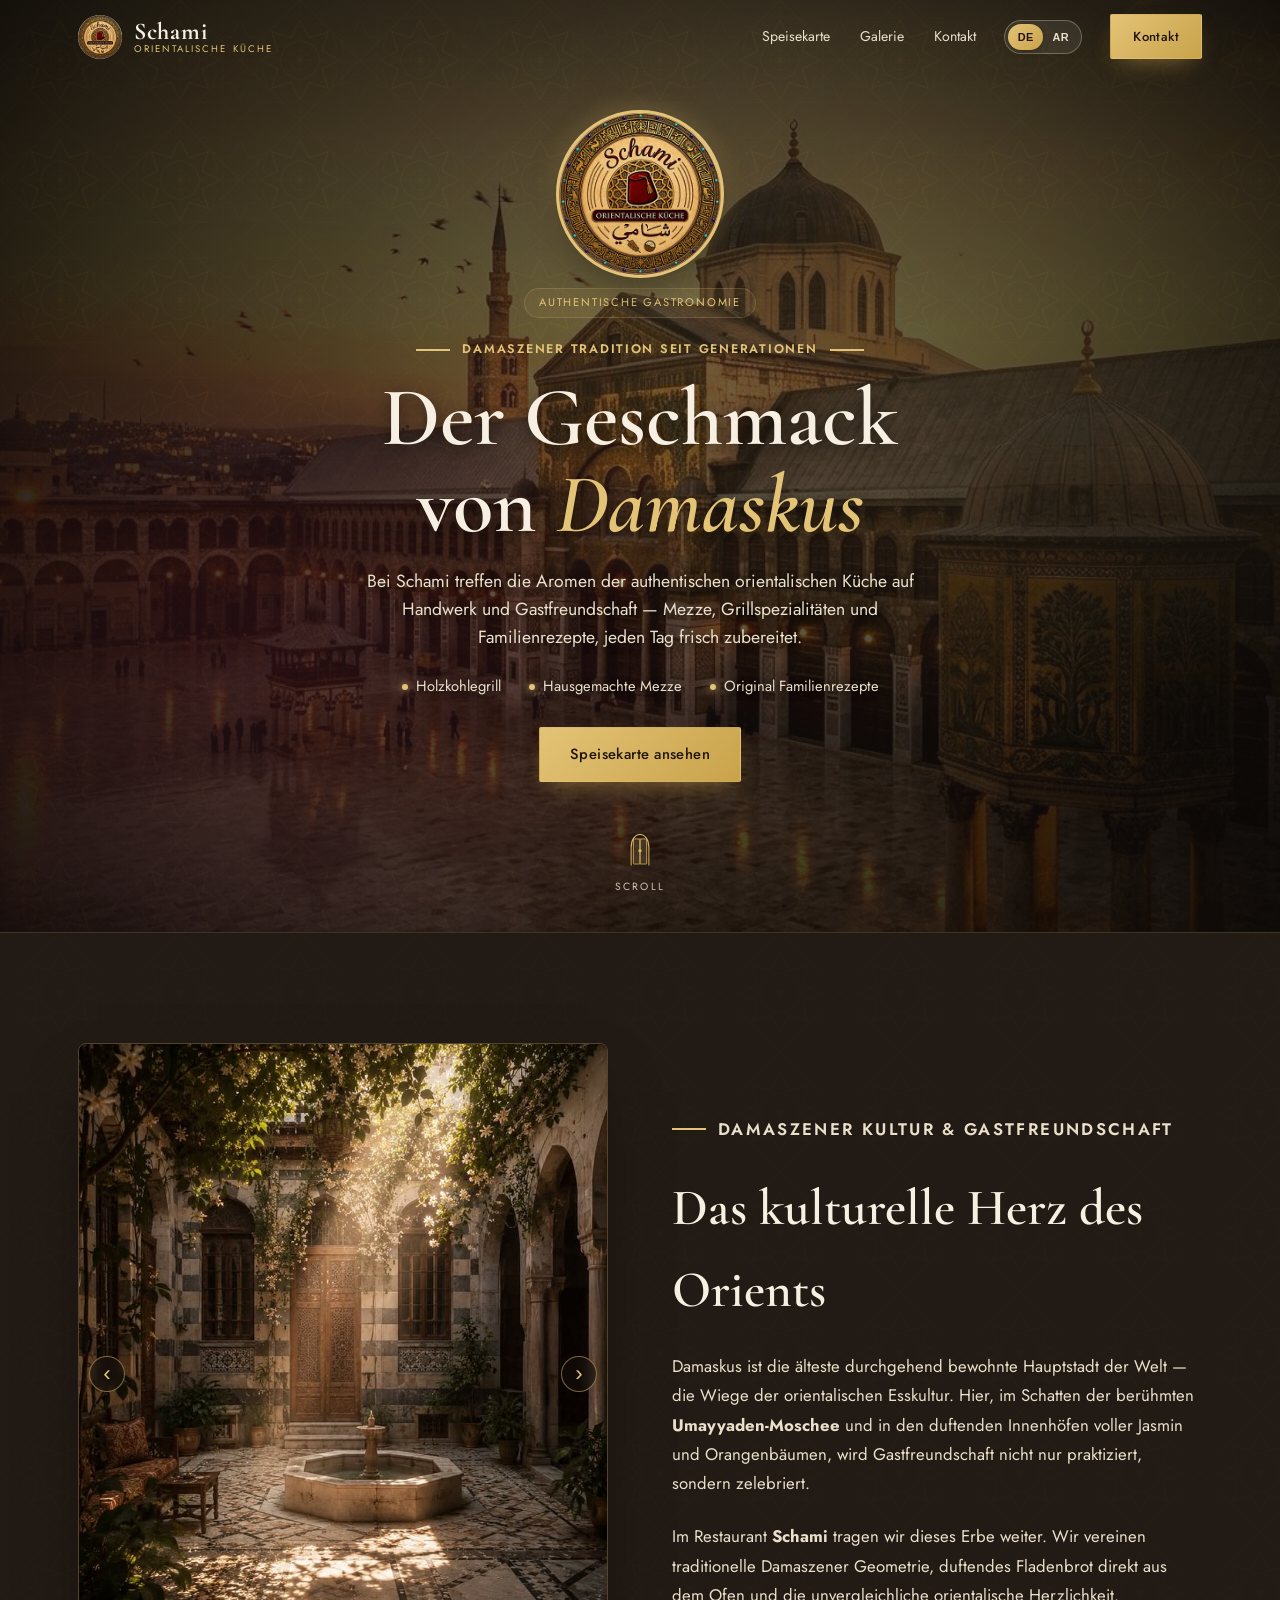
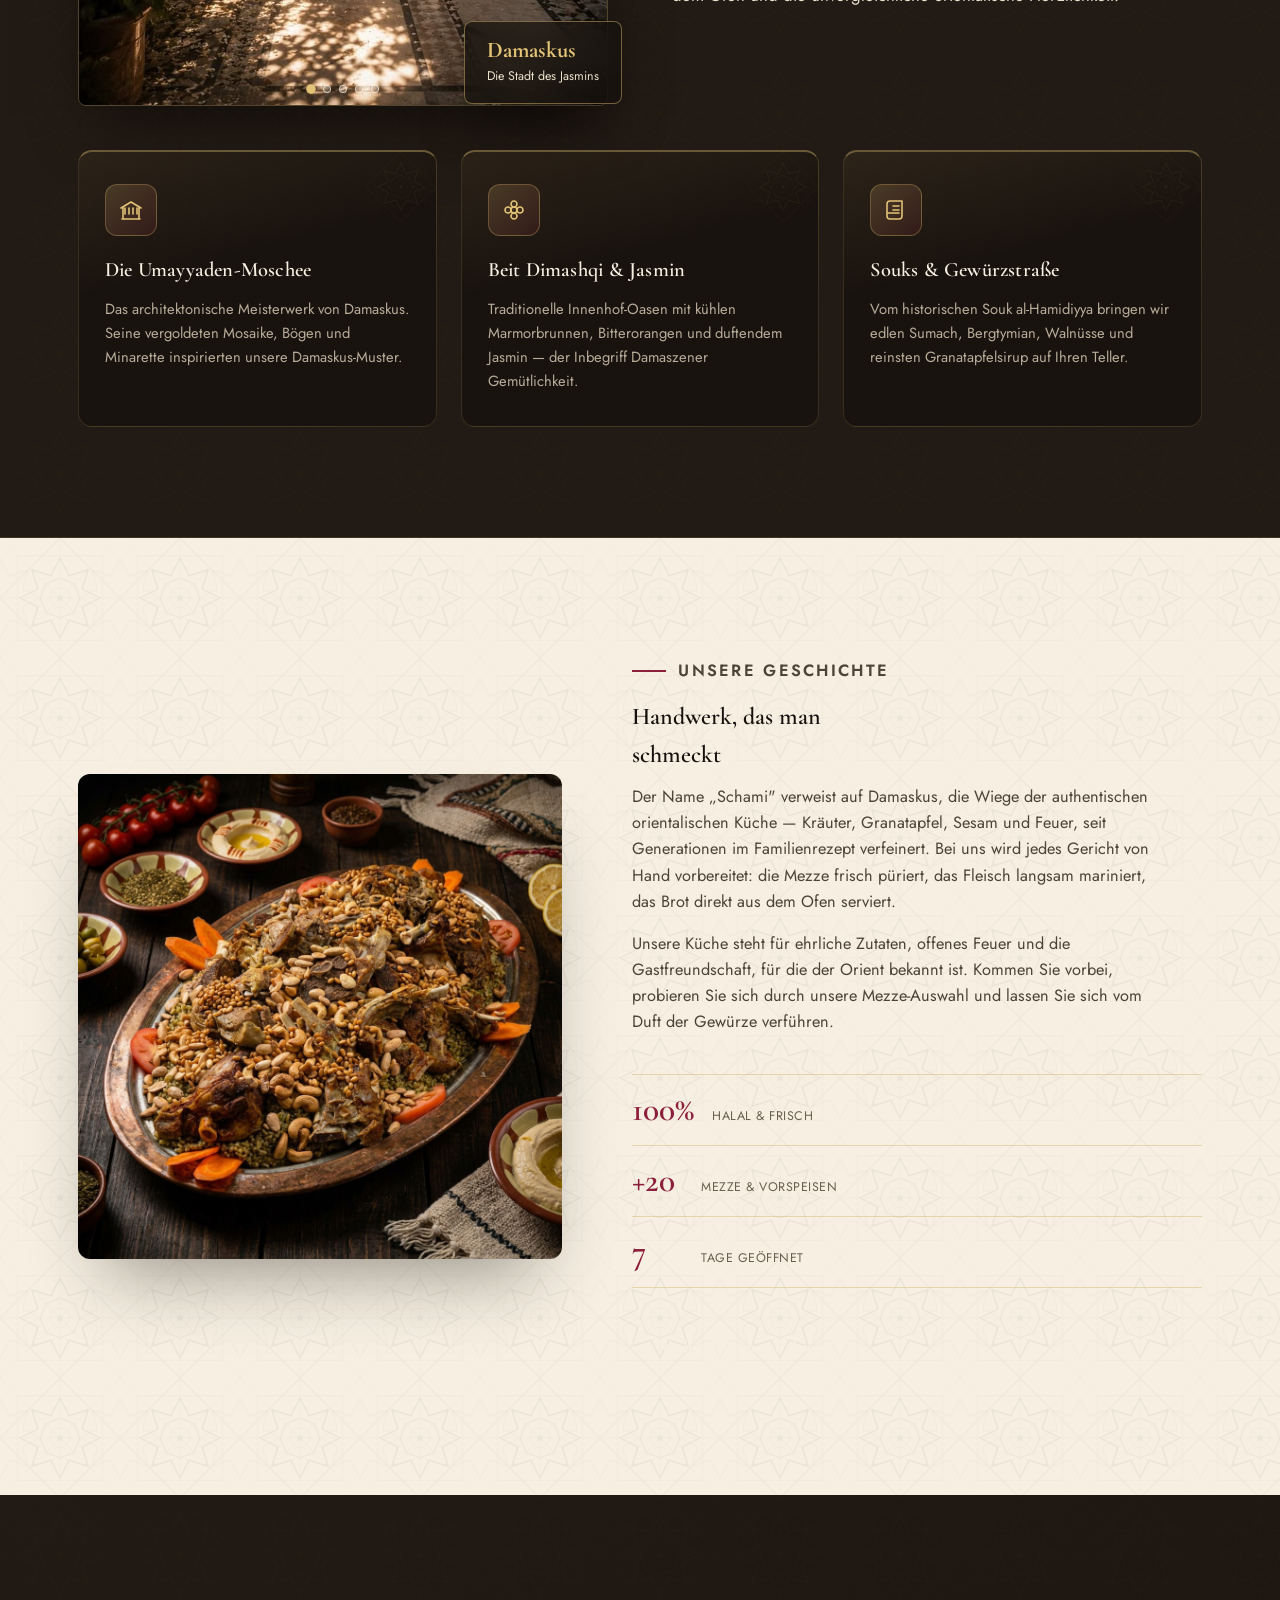
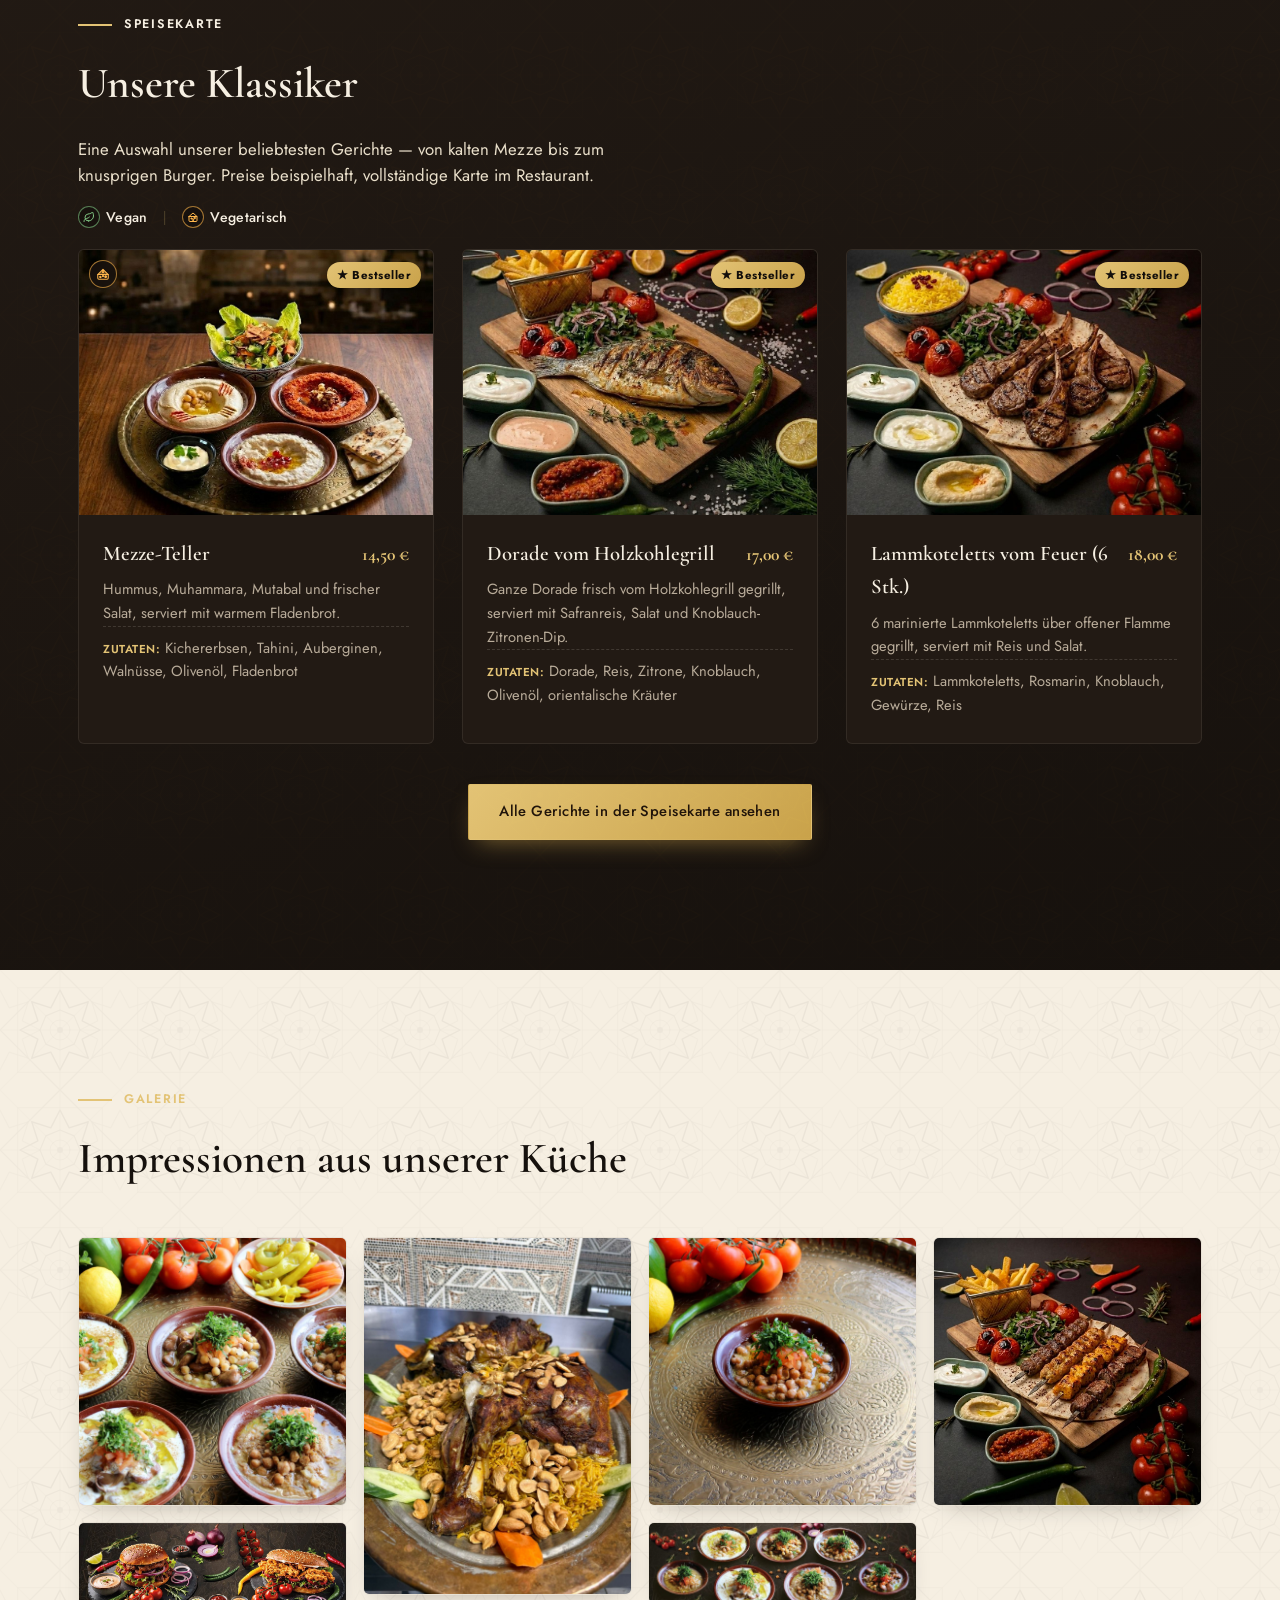
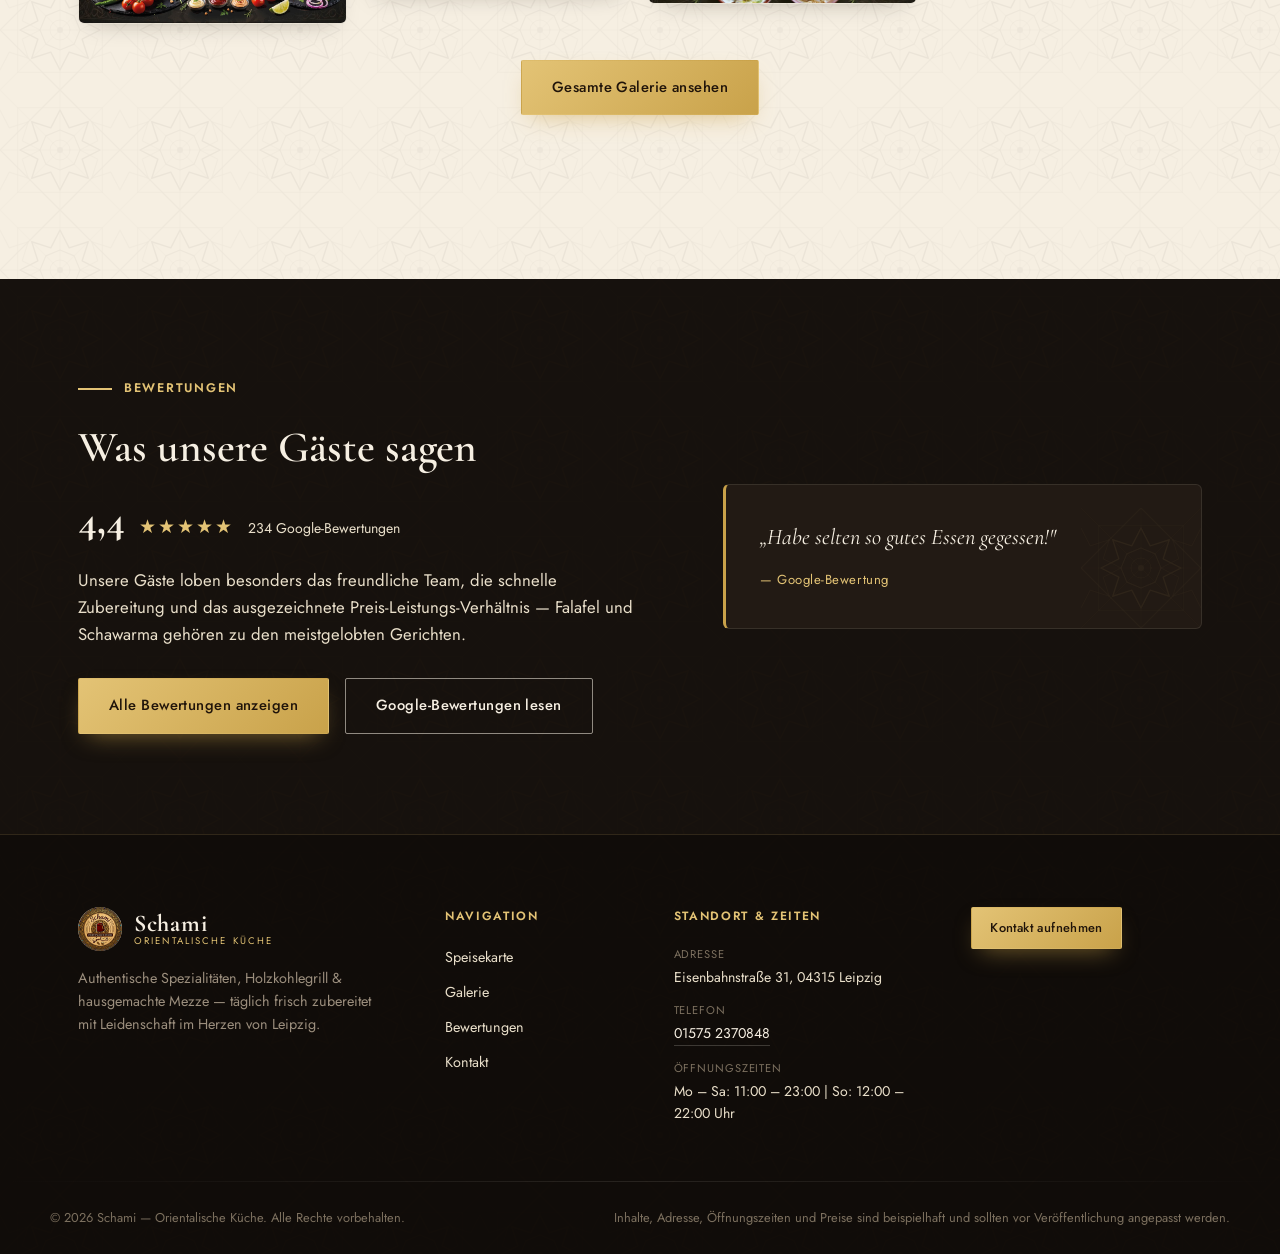
==== index.html @ 73b7f250 "edit images and logos" ====
<!DOCTYPE html>
<html lang="de">

<head>
  <meta charset="UTF-8">
  <meta name="viewport" content="width=device-width, initial-scale=1.0">
  <title>Schami — Orientalische Küche</title>
  <meta name="description"
    content="Schami – Orientalische Küche. Authentische Spezialitäten, Grillgerichte und Mezze, frisch und mit Leidenschaft zubereitet.">
  <link rel="preconnect" href="https://fonts.googleapis.com">
  <link rel="preconnect" href="https://fonts.gstatic.com" crossorigin>
  <link
    href="https://fonts.googleapis.com/css2?family=Cormorant+Garamond:wght@500;600;700&family=Jost:wght@300;400;500;600&family=Cairo:wght@400;600;700&display=swap"
    rel="stylesheet">
  <link rel="stylesheet" href="css/style.css">
</head>

<body>

  <div class="noise-overlay" aria-hidden="true"></div>

  <!-- NAV -->
  <header class="site-header" id="siteHeader">
<div class="wrap header-inner">
  <a href="index.html" class="brand">
    <img src="assets/logo-mark-header.jpg" alt="Schami Logo" class="brand-logo">
    <span class="brand-text">
      <span class="brand-name">Schami</span>
      <span class="brand-sub" data-ar="مطبخ شرقي">Orientalische Küche</span>
    </span>
  </a>

  <nav class="main-nav" id="mainNav">
    <a href="speisekarte.html" data-ar="القائمة">Speisekarte</a>
    <a href="galerie.html" data-ar="معرض الصور">Galerie</a>
    <a href="kontakt.html" data-ar="تواصل معنا">Kontakt</a>
    <button type="button" class="lang-switch lang-switch--mobile" id="langSwitchMobile"
      aria-label="Sprache wechseln / تبديل اللغة">
      <span class="lang-opt" data-lang="de">DE</span><span class="lang-opt" data-lang="ar">AR</span><span
        class="lang-thumb"></span>
    </button>
    <a href="kontakt.html" class="btn btn-gold nav-cta-mobile" data-ar="تواصل معنا">Kontakt</a>
  </nav>

  <button type="button" class="lang-switch" id="langSwitch" aria-label="Sprache wechseln / تبديل اللغة">
    <span class="lang-opt" data-lang="de">DE</span><span class="lang-opt" data-lang="ar">AR</span><span
      class="lang-thumb"></span>
  </button>

  <a href="kontakt.html" class="btn btn-gold nav-cta" data-ar="تواصل معنا">Kontakt</a>

  <button class="burger" id="burgerBtn" aria-label="Menü öffnen" aria-expanded="false"
    data-ar-aria-label="فتح القائمة">
    <span></span><span></span><span></span>
  </button>
</div>
</header>

  <!-- HERO -->
  <section class="hero" id="top">
  <div class="hero-umayyad-photo" aria-hidden="true"></div>
  <div class="hero-bg-ambient" aria-hidden="true"></div>
  <div class="hero-pattern" aria-hidden="true"></div>

  <div class="wrap hero-grid">
    <div class="hero-content">
      <div class="hero-brand-emblem">
        <img src="assets/logo-mark-hero.jpg" alt="Schami Logo" class="emblem-logo">
        <span class="emblem-badge" data-ar="تراث طهي شامي">Authentische Gastronomie</span>
      </div>

      <p class="eyebrow"><span class="rule"></span><span data-ar="تقاليد دمشقية منذ أجيال">Damaszener Tradition seit Generationen</span><span class="rule"></span></p>
      <h1 class="hero-title" data-ar="مذاق دمشق الأصيل">Der Geschmack<br>von <em>Damaskus</em></h1>
      <p class="hero-lede"
        data-ar="في الشامي، تلتقي نكهات المطبخ الشامي بالحرفية وكرم الضيافة — مقبلات ومشاوي ووصفات عائلية تُحضَّر طازجة كل يوم.">
        Bei Schami treffen die Aromen der authentischen orientalischen Küche auf Handwerk und Gastfreundschaft —
        Mezze, Grillspezialitäten und Familienrezepte, jeden Tag frisch zubereitet.</p>

      <ul class="hero-highlights-row">
        <li><span class="dot"></span> <span data-ar="مشويات على الفحم">Holzkohlegrill</span></li>
        <li><span class="dot"></span> <span data-ar="مقبلات شاميّة طازجة">Hausgemachte Mezze</span></li>
        <li><span class="dot"></span> <span data-ar="وصفات عائلية أصلية">Original Familienrezepte</span></li>
      </ul>

      <div class="hero-actions">
        <a href="speisekarte.html" class="btn btn-gold" data-ar="عرض القائمة">Speisekarte ansehen</a>
      </div>
    </div>
  </div>

  <!-- ============ SCROLL INDICATOR ============ -->
  <div class="hero-scroll-indicator" aria-hidden="false">
    <a href="#geschichte" class="scroll-cue" aria-label="Nach unten scrollen" title="Entdecken">
      <svg class="scroll-cue-door" viewBox="0 0 32 46" fill="none" xmlns="http://www.w3.org/2000/svg" aria-hidden="true">
        <path d="M4 44 V20 C4 9 9 2 16 2 C23 2 28 9 28 20 V44" stroke="url(#scrollDoorGrad)" stroke-width="1.4" />
        <circle class="scroll-door-light" cx="16" cy="24" r="2.2" fill="url(#scrollDoorGrad)" />
        <rect class="scroll-door-leaf scroll-door-leaf-left" x="7" y="8" width="9" height="34" rx="1" fill="rgba(227,195,117,.14)" stroke="url(#scrollDoorGrad)" stroke-width="1.1" />
        <rect class="scroll-door-leaf scroll-door-leaf-right" x="16" y="8" width="9" height="34" rx="1" fill="rgba(227,195,117,.14)" stroke="url(#scrollDoorGrad)" stroke-width="1.1" />
        <defs>
          <linearGradient id="scrollDoorGrad" x1="0" y1="0" x2="32" y2="46" gradientUnits="userSpaceOnUse">
            <stop stop-color="#e3c375" />
            <stop offset="1" stop-color="#c9a24a" />
          </linearGradient>
        </defs>
      </svg>
      <span class="scroll-cue-text" data-ar="استكشف">Scroll</span>
    </a>
  </div>
</section>


  <!-- STORY + KULTUR -->
<!-- ============ DAMASCUS CULTURE & UMAYYAD HERITAGE ============ -->
<section class="damascus-culture" id="kultur">
  <div class="wrap">
    <div class="culture-grid">
      <div class="culture-media">
        <div class="culture-swiper" id="cultureSwiper">
          <div class="culture-swiper-track">
            <div class="culture-swiper-slide is-active"><img src="assets/damaskus-5.jpg" alt="Damaskus — orientalisches Stadtbild" loading="eager"></div>
            <div class="culture-swiper-slide"><img src="assets/damaskus-2.jpg" alt="Damaskus — Altstadtansicht" loading="lazy"></div>
            <div class="culture-swiper-slide"><img src="assets/damaskus-3.jpg" alt="Damaskus — historische Architektur" loading="lazy"></div>
            <div class="culture-swiper-slide"><img src="assets/damaskus-4.jpg" alt="Damaskus — Straßenansicht der Altstadt" loading="lazy"></div>
            <div class="culture-swiper-slide"><img src="assets/damaskus-1.jpg" alt="Damaskus — historischer Innenhof mit Brunnen und traditioneller Architektur" loading="lazy"></div>
          </div>
          <button type="button" class="culture-swiper-arrow culture-swiper-prev" aria-label="Vorheriges Bild" data-ar-aria-label="الصورة السابقة">&#8249;</button>
          <button type="button" class="culture-swiper-arrow culture-swiper-next" aria-label="Nächstes Bild" data-ar-aria-label="الصورة التالية">&#8250;</button>
          <div class="culture-swiper-dots">
            <button type="button" class="culture-swiper-dot is-active" aria-label="Bild 1"></button>
            <button type="button" class="culture-swiper-dot" aria-label="Bild 2"></button>
            <button type="button" class="culture-swiper-dot" aria-label="Bild 3"></button>
            <button type="button" class="culture-swiper-dot" aria-label="Bild 4"></button>
            <button type="button" class="culture-swiper-dot" aria-label="Bild 5"></button>
          </div>
        </div>
        <div class="culture-badge-overlay">
          <span data-ar="دمشق الفيحاء">Damaskus</span>
          <p data-ar="مدينة الياسمين والتاريخ الخالد">Die Stadt des Jasmins</p>
        </div>
      </div>
      <div class="culture-copy">
        <p class="eyebrow"><span class="rule"></span><span data-ar="تراث دمشق وثقافتها">Damaszener Kultur &amp;
            Gastfreundschaft</span></p>
        <h2 data-ar="عراقة الشام ونفحات الياسمين">Das kulturelle Herz des Orients</h2>
        <p
          data-ar="دمشق هي مهد الحضارة والضيافة، حيث تتشابك العمارة الأموية المجيدة مع عبق الياسمين وأزقة الشام القديمة. الجامع الأموي الكبير بمآذنه وفنائه الرخامي المذهل يُمثّل روح الإتقان والجمال الهندسي الذي نلهم منه تصميمنا وتراثنا.">
          Damaskus ist die älteste durchgehend bewohnte Hauptstadt der Welt — die Wiege der orientalischen Esskultur.
          Hier, im Schatten der berühmten <strong>Umayyaden-Moschee</strong> und in den duftenden Innenhöfen voller
          Jasmin und Orangenbäumen, wird Gastfreundschaft nicht nur praktiziert, sondern zelebriert.
        </p>
        <p
          data-ar="في مطعم الشامي، ننقل لكم هذا الإرث العريق: من الأشكال الهندسية الدمشقية إلى التوابل الأصيلة ومبدأ «البيت بيتك». كل طبق هو حكاية من شوارع دمشق القديمة.">
          Im Restaurant <strong>Schami</strong> tragen wir dieses Erbe weiter. Wir vereinen traditionelle Damaszener
          Geometrie, duftendes Fladenbrot direkt aus dem Ofen und die unvergleichliche orientalische Herzlichkeit.
        </p>
      </div>
    </div>

    <div class="culture-features-grid">
      <div class="culture-card">
        <span class="culture-card-icon"><svg viewBox="0 0 24 24" fill="none" stroke="currentColor" stroke-width="1.6" stroke-linecap="round" stroke-linejoin="round"><path d="M3 21h18M4 21V10M20 21V10M2 10l10-6 10 6M6 10v6M10 10v6M14 10v6M18 10v6"/></svg></span>
        <h3 data-ar="الجامع الأموي الكبير">Die Umayyaden-Moschee</h3>
        <p data-ar="رمز العمارة الإسلامية الخالدة، بموزاييكها الذهبي وأقواسها الشهيرة التي تُطعم روح التصميم الشامي.">
          Das architektonische Meisterwerk von Damaskus. Seine vergoldeten Mosaike, Bögen und Minarette inspirierten
          unsere Damaskus-Muster.
        </p>
      </div>
      <div class="culture-card">
        <span class="culture-card-icon"><svg viewBox="0 0 24 24" fill="none" stroke="currentColor" stroke-width="1.6" stroke-linecap="round" stroke-linejoin="round"><circle cx="12" cy="12" r="3"/><path d="M12 3c1.7 0 3 1.5 3 3s-1.3 3-3 3-3-1.5-3-3 1.3-3 3-3ZM12 15c1.7 0 3 1.5 3 3s-1.3 3-3 3-3-1.5-3-3 1.3-3 3-3ZM21 12c0 1.7-1.5 3-3 3s-3-1.3-3-3 1.5-3 3-3 3 1.3 3 3ZM9 12c0 1.7-1.5 3-3 3s-3-1.3-3-3 1.5-3 3-3 3 1.3 3 3Z"/></svg></span>
        <h3 data-ar="بيوت الياسمين والنافورة">Beit Dimashqi &amp; Jasmin</h3>
        <p data-ar="البيوت الدمشقية القديمة مع نافورة الرخام وشجر أترج والياسمين — واحة من الهدوء والكرم.">
          Traditionelle Innenhof-Oasen mit kühlen Marmorbrunnen, Bitterorangen und duftendem Jasmin — der Inbegriff
          Damaszener Gemütlichkeit.
        </p>
      </div>
      <div class="culture-card">
        <span class="culture-card-icon"><svg viewBox="0 0 24 24" fill="none" stroke="currentColor" stroke-width="1.6" stroke-linecap="round" stroke-linejoin="round"><path d="M6 3h12v15a3 3 0 0 1-3 3H6a3 3 0 0 1-3-3v-3h12M6 3a3 3 0 0 0-3 3v9M9 8h6M9 12h6"/></svg></span>
        <h3 data-ar="طريق الحرير والأسواق">Souks &amp; Gewürzstraße</h3>
        <p data-ar="سوق الحميدية والتوابل النادرة، من السمّاق والزعتر الجبلي إلى دبس الرمان الفاخر.">
          Vom historischen Souk al-Hamidiyya bringen wir edlen Sumach, Bergtymian, Walnüsse und reinsten
          Granatapfelsirup auf Ihren Teller.
        </p>
      </div>
    </div>
  </div>
</section>

<!-- ============ STORY ============ -->
<section class="story" id="geschichte">
  <div class="wrap story-grid">
    <div class="story-media">
      <img src="assets/mansaf-lamm-studio.jpg" alt="Schami flambierte Lammkoteletts im schlichten dunklen Setting">
      <div class="story-media-frame" aria-hidden="true"></div>
    </div>
    <div class="story-copy">
      <p class="eyebrow eyebrow-dark"><span class="rule"></span><span data-ar="قصتنا">Unsere Geschichte</span></p>
      <h2 data-ar="حرفية تُذاق في كل لقمة">Handwerk, das man<br>schmeckt</h2>
      <p
        data-ar="اسم «الشامي» يُشير إلى دمشق، مهد المطبخ الشامي، الأعشاب والرمان والسمسم والنار، مُتقَنة منذ أجيال في وصفة العائلة. لدينا يُحضَّر كل طبق يدويًا: المقبلات تُهرس طازجة، اللحم يُتبَّل ببطء، والخبز يُقدَّم مباشرة من الفرن.">
        Der Name „Schami" verweist auf Damaskus, die Wiege der authentischen orientalischen Küche — Kräuter,
        Granatapfel, Sesam und
        Feuer, seit Generationen im Familienrezept verfeinert. Bei uns wird jedes Gericht von Hand vorbereitet: die
        Mezze frisch püriert, das Fleisch langsam mariniert, das Brot direkt aus dem Ofen serviert.</p>
      <p
        data-ar="مطبخنا يقوم على مكوّنات صادقة ونار مفتوحة وكرم الضيافة الذي يشتهر به الشرق. تفضّلوا بزيارتنا، جرّبوا تشكيلة المقبلات لدينا، ودعوا رائحة التوابل تأسركم.">
        Unsere Küche steht für ehrliche Zutaten, offenes Feuer und die Gastfreundschaft, für die der Orient bekannt
        ist. Kommen Sie vorbei, probieren Sie sich durch unsere Mezze-Auswahl und lassen Sie sich vom Duft der Gewürze
        verführen.</p>
      <div class="story-stats">
        <div><span>100%</span><span data-ar="حلال وطازج">Halal &amp; frisch</span></div>
        <div><span>+20</span><span data-ar="مقبلات ومزة">Mezze &amp; Vorspeisen</span></div>
        <div><span>7</span><span data-ar="أيام مفتوح أسبوعيًا">Tage geöffnet</span></div>
      </div>
      <div style="margin-top:32px;">
        <a href="ueber-uns.html" class="btn btn-outline" data-ar="اعرف أكثر عنا">Mehr über uns erfahren</a>
      </div>
    </div>
  </div>
</section>


  <!-- MENU-VORSCHAU -->
  <!-- ============ MENU-VORSCHAU (dynamisch aus speisekarte.html) ============ -->
<section class="menu" id="speisekarte">
  <div class="wrap">
    <p class="eyebrow"><span class="rule"></span><span data-ar="قائمة الطعام">Speisekarte</span></p>
    <h2 class="section-title" data-ar="أطباقنا المميزة">Unsere Klassiker</h2>
    <p class="section-lede"
      data-ar="تشكيلة من أشهى أطباقنا، من المقبلات الباردة إلى البرغر المقرمش. الأسعار توضيحية، القائمة الكاملة متوفرة في المطعم.">
      Eine Auswahl unserer beliebtesten Gerichte — von kalten Mezze bis zum knusprigen Burger. Preise beispielhaft,
      vollständige Karte im Restaurant.</p>

    <!-- 3 zufällige Gerichte werden hier per script.js injiziert -->
    <div class="diet-legend">
  <span class="diet-legend-item"><span class="diet-badge diet-badge--vegan diet-badge--inline" aria-hidden="true"><svg viewBox="0 0 24 24" fill="none" stroke="currentColor" stroke-width="2" stroke-linecap="round" stroke-linejoin="round"><path d="M11 20A7 7 0 0 1 9.8 6.1C15.5 5 17 4.48 19 2c1 2 2 4.18 2 8 0 5.5-4.78 10-10 10Z"/><path d="M2 21c0-3 1.85-5.36 5.08-6C9.5 14.52 12 13 13 12"/></svg></span> <span data-ar="نباتي صِرف">Vegan</span></span>
  <span class="diet-legend-divider">|</span>
  <span class="diet-legend-item"><span class="diet-badge diet-badge--veg diet-badge--inline" aria-hidden="true"><svg viewBox="0 0 24 24" fill="none" stroke="currentColor" stroke-width="2" stroke-linecap="round" stroke-linejoin="round"><path d="M4 11h16l-8-7-8 7z"/><path d="M4 11v8a2 2 0 0 0 2 2h12a2 2 0 0 0 2-2v-8"/><circle cx="9" cy="15" r="1.2" fill="currentColor"/><circle cx="15" cy="14" r="1.5" fill="currentColor"/><circle cx="12" cy="18" r="1" fill="currentColor"/></svg></span> <span data-ar="نباتي">Vegetarisch</span></span>
</div>

    <div class="dish-grid menu-preview-grid" id="menuPreviewGrid">
      <article class="dish-card" data-bestseller="true">
              <span class="diet-badge diet-badge--veg" data-tooltip="Vegetarisch" data-ar-tooltip="نباتي" aria-label="Vegetarisch"><svg viewBox="0 0 24 24" fill="none" stroke="currentColor" stroke-width="1.8" stroke-linecap="round" stroke-linejoin="round"><path d="M3 13h18l-9-9z" fill="rgba(255, 183, 77, 0.35)"/><path d="M3 13v6a2 2 0 0 0 2 2h14a2 2 0 0 0 2-2v-6"/><circle cx="7.5" cy="17" r="1.2" fill="currentColor"/><circle cx="16.5" cy="16.5" r="1.5" fill="currentColor"/><circle cx="12" cy="15.5" r="1" fill="currentColor"/><circle cx="12" cy="8.8" r="0.9" fill="currentColor"/></svg></span>
        <span class="bestseller-badge" data-ar="★ الأكثر مبيعاً">★ Bestseller</span>
        <div class="dish-img"><img src="assets/mezze-plate-full.jpg" alt="Mezze Teller" loading="lazy"></div>
        <div class="dish-body">
          <div class="dish-head">
            <h3 data-ar="مقبلات مشكلة">Mezze-Teller </h3><span class="price">14,50 €</span>
          </div>
          <p data-ar="حمص، محمرة، متبل وسلطة طازجة، تُقدَّم مع خبز دافئ.">Hummus, Muhammara, Mutabal und frischer Salat, serviert mit warmem Fladenbrot.</p>
          <p class="dish-ingredients"><span class="ing-label" data-ar="المكوّنات:">Zutaten:</span> <span class="ing-value" data-ar="حمص، طحينة، باذنجان، جوز، زيت زيتون، خبز">Kichererbsen, Tahini, Auberginen, Walnüsse, Olivenöl, Fladenbrot</span></p>
        </div>
      </article>

      <article class="dish-card" data-bestseller="true">
        <span class="bestseller-badge" data-ar="★ الأكثر مبيعاً">★ Bestseller</span>
        <div class="dish-img"><img src="assets/dorade-grill.jpg" alt="Dorade vom Holzkohlegrill" loading="lazy"></div>
        <div class="dish-body">
          <div class="dish-head">
            <h3 data-ar="دورادو على الفحم">Dorade vom Holzkohlegrill</h3><span class="price">17,00 €</span>
          </div>
          <p data-ar="سمكة دورادو كاملة مشوية على الفحم مع الأرز والسلطة وصلصة الليمون والثوم.">Ganze Dorade frisch vom Holzkohlegrill gegrillt, serviert mit Safranreis, Salat und Knoblauch-Zitronen-Dip.</p>
          <p class="dish-ingredients"><span class="ing-label" data-ar="المكوّنات:">Zutaten:</span> <span class="ing-value" data-ar="سمك دورادو، أرز، ليمون، ثوم، زيت زيتون، أعشاب">Dorade, Reis, Zitrone, Knoblauch, Olivenöl, orientalische Kräuter</span></p>
        </div>
      </article>

      <article class="dish-card" data-bestseller="true">
        <span class="bestseller-badge" data-ar="★ الأكثر مبيعاً">★ Bestseller</span>
        <div class="dish-img"><img src="assets/lamb-chops-clean-dark.jpg" alt="Lammkoteletts vom Feuer" loading="lazy"></div>
        <div class="dish-body">
          <div class="dish-head">
            <h3 data-ar="ريش غنم (6 قطع)">Lammkoteletts vom Feuer (6 Stk.)</h3><span class="price">18,00 €</span>
          </div>
          <p data-ar="6 قطع ريش غنم متبّلة مشوية على الفحم تُقدَّم مع الأرز والسلطة.">6 marinierte Lammkoteletts über offener Flamme gegrillt, serviert mit Reis und Salat.</p>
          <p class="dish-ingredients"><span class="ing-label" data-ar="المكوّنات:">Zutaten:</span> <span class="ing-value" data-ar="ريش غنم، إكليل الجبل، ثوم، بهارات شرقية، أرز">Lammkoteletts, Rosmarin, Knoblauch, Gewürze, Reis</span></p>
        </div>
      </article>
    </div>

    <div style="text-align:center; margin-top:40px;">
      <a href="speisekarte.html" class="btn btn-gold" data-ar="عرض جميع الأطباق">Alle Gerichte in der Speisekarte ansehen</a>
    </div>
  </div>
</section>


  <!-- GALERIE-TEASER -->
  <!-- ============ GALERIE TEASER ============ -->
<section class="gallery" id="galerie">
  <div class="wrap">
    <p class="eyebrow"><span class="rule"></span><span data-ar="معرض الصور">Galerie</span></p>
    <h2 class="section-title" data-ar="لمحات من مطبخنا">Impressionen aus unserer Küche</h2>
  </div>
  <div class="gallery-grid" id="galleryGrid">
    <img src="assets/mezze-1.jpg" alt="Mezze-Auswahl auf Messingtablett" loading="lazy">
    <img src="assets/hero-burgers-wide.jpg" alt="Beef Burger und Crispy Chicken Burger nebeneinander" loading="lazy">
    <img src="assets/chicken-rice-closeup.jpg" alt="Nahaufnahme Hähnchen auf Reis" loading="lazy">
    <img src="assets/ful-2.jpg" alt="Kichererbsen-Mezze in Schale" loading="lazy">
    <img src="assets/lamb-platter-1.jpg" alt="Mezze-Auswahl mit Hummus und Kichererbsen" loading="lazy">
    <img src="assets/gallery/grillteller-wide.jpg" alt="Lammkoteletts, Kofta und Dips auf Grillteller" loading="lazy">
  </div>
  <div class="wrap" style="text-align:center; margin-top:36px;">
    <a href="galerie.html" class="btn btn-gold" data-ar="عرض جميع الصور">Gesamte Galerie ansehen</a>
  </div>
</section>


  <!-- BEWERTUNGEN-TEASER -->
  <!-- ============ BEWERTUNGEN TEASER ============ -->
<section class="reviews" id="bewertungen">
  <div class="wrap reviews-grid">
    <div class="reviews-summary">
      <p class="eyebrow"><span class="rule"></span><span data-ar="التقييمات">Bewertungen</span></p>
      <h2 class="section-title" data-ar="ماذا يقول ضيوفنا">Was unsere Gäste sagen</h2>
      <div class="rating-stat">
        <span class="rating-number">4,4</span>
        <span class="rating-stars" aria-hidden="true">★★★★★</span>
        <span class="rating-count" data-ar="234 تقييم على جوجل">234 Google-Bewertungen</span>
      </div>
      <p class="section-lede"
        data-ar="يشيد ضيوفنا بشكل خاص بالطاقم الودود والتحضير السريع ونسبة السعر إلى الجودة الممتازة، ويُعد الفلافل والشاورما من أكثر الأطباق مدحًا.">
        Unsere Gäste loben besonders das freundliche Team, die schnelle Zubereitung und das ausgezeichnete
        Preis-Leistungs-Verhältnis — Falafel und Schawarma gehören zu den meistgelobten Gerichten.</p>
      <div class="reviews-actions" style="display:flex; gap:16px; flex-wrap:wrap; margin-top:24px;">
        <a class="btn btn-gold" data-ar="جميع التقييمات" href="bewertungen.html">Alle Bewertungen anzeigen</a>
        <a class="btn btn-outline" data-ar="على خرائط جوجل"
          href="https://www.google.com/maps/place/Shami/@51.3459872,12.3969119,17z/data=!3m1!4b1!4m6!3m5!1s0x47a6f96f50a36e0d:0x5406423d2a9aa4c3!8m2!3d51.3459839!4d12.3994868!16s%2Fg%2F11hdxjpnn2"
          target="_blank" rel="noopener">Google-Bewertungen lesen</a>
      </div>
    </div>

    <blockquote class="review-quote">
      <p data-ar="«نادرًا ما تناولت طعامًا بهذه الجودة!»">„Habe selten so gutes Essen gegessen!"</p>
      <cite data-ar="— تقييم من جوجل">— Google-Bewertung</cite>
    </blockquote>
  </div>
</section>


  <!-- FOOTER -->
  <footer class="site-footer">
  <div class="wrap footer-grid">
    <div class="footer-col footer-col--brand">
      <a href="index.html" class="brand brand--footer">
        <img src="assets/logo-mark.jpg" alt="Schami Logo" class="brand-logo">
        <span class="brand-text">
          <span class="brand-name">Schami</span>
          <span class="brand-sub" data-ar="مطبخ شرقي">Orientalische Küche</span>
        </span>
      </a>
      <p class="footer-desc"
        data-ar="نكهات شامية أصيلة، مشاوي على الفحم ومقبلات طازجة يُحضَّر كل يوم بحب وإتقان في قلب ليزبيغ.">
        Authentische Spezialitäten, Holzkohlegrill &amp; hausgemachte Mezze — täglich frisch zubereitet mit
        Leidenschaft im Herzen von Leipzig.
      </p>
    </div>

    <div class="footer-col">
      <h4 class="footer-heading" data-ar="التنقل">Navigation</h4>
      <nav class="footer-nav-vertical">
        <a href="speisekarte.html" data-ar="القائمة">Speisekarte</a>
        <a href="galerie.html" data-ar="معرض الصور">Galerie</a>
        <a href="bewertungen.html" data-ar="التقييمات">Bewertungen</a>
        <a href="kontakt.html" data-ar="تواصل معنا">Kontakt</a>
      </nav>
    </div>

    <div class="footer-col">
      <h4 class="footer-heading" data-ar="الموقع وساعات العمل">Standort &amp; Zeiten</h4>
      <ul class="footer-contact-list">
        <li>
          <span class="contact-label" data-ar="العنوان">Adresse</span>
          <span>Eisenbahnstraße 31, 04315 Leipzig</span>
        </li>
        <li>
          <span class="contact-label" data-ar="الهاتف">Telefon</span>
          <a href="tel:+4915752370848">01575 2370848</a>
        </li>
        <li>
          <span class="contact-label" data-ar="أوقات العمل">Öffnungszeiten</span>
          <span data-ar="الإثنين – السبت: 11:00 – 23:00 | الأحد: 12:00 – 22:00">Mo – Sa: 11:00 – 23:00 | So: 12:00 – 22:00 Uhr</span>
        </li>
      </ul>
    </div>

    <div class="footer-col">
      <a href="kontakt.html" class="btn btn-gold footer-cta" data-ar="تواصل معنا">Kontakt aufnehmen</a>
    </div>
  </div>

  <div class="footer-divider-rule"></div>

  <div class="wrap footer-bottom">
    <p>© <span id="year"></span> <span data-ar="الشامي — مطبخ شرقي. جميع الحقوق محفوظة.">Schami — Orientalische Küche. Alle Rechte vorbehalten.</span></p>
    <p class="footer-fineprint" data-ar="المحتوى والعنوان وساعات العمل والأسعار توضيحية ويجب تعديلها قبل النشر.">
      Inhalte, Adresse, Öffnungszeiten und Preise sind beispielhaft und sollten vor Veröffentlichung angepasst werden.
    </p>
  </div>
</footer>

  <!-- Lightbox -->
  <div class="lightbox" id="lightbox">
    <button class="lightbox-close" id="lightboxClose" aria-label="Schließen" data-ar-aria-label="إغلاق">&times;</button>
    <img id="lightboxImg" src="" alt="">
  </div>

  <script src="js/script.js"></script>
</body>

</html>
---- css/style.css ----
/* ===================================================================
   Schami — Orientalische Küche
   Palette drawn from the restaurant's own logo: aged gold badge,
   deep crimson calligraphy, near-black ground, warm brass tones
   that echo the engraved trays in the food photography.
=================================================================== */

/* ---------- Intro video overlay ---------- */
body.intro-active { overflow: hidden; }
.intro-video-overlay {
  position: fixed; inset: 0; z-index: 9999;
  background: #000;
  display: flex; align-items: center; justify-content: center;
  transition: opacity .6s ease;
}
.intro-video-overlay.is-hiding { opacity: 0; pointer-events: none; }
.intro-video { width: 100%; height: 100%; object-fit: cover; display: block; }
.intro-skip {
  position: absolute; bottom: 32px; right: 32px; z-index: 1;
  background: rgba(255,255,255,.1); border: 1px solid rgba(255,255,255,.35);
  color: #f6efe2; padding: 11px 22px; border-radius: 30px; cursor: pointer;
  font-family: 'Jost', sans-serif; font-size: .85rem; letter-spacing: .03em;
  backdrop-filter: blur(6px); transition: background .25s ease, border-color .25s ease;
}
.intro-skip:hover { background: rgba(255,255,255,.2); border-color: rgba(255,255,255,.55); }
html[dir="rtl"] .intro-skip { right: auto; left: 32px; }

.intro-unmute {
  position: absolute; left: 50%; bottom: 32px; transform: translateX(-50%); z-index: 1;
  background: linear-gradient(135deg, var(--gold-bright), var(--gold)); border: none;
  color: #20140a; padding: 13px 26px; border-radius: 30px; cursor: pointer;
  font-family: 'Jost', sans-serif; font-weight: 600; font-size: .9rem; letter-spacing: .03em;
  box-shadow: 0 8px 24px -8px rgba(0,0,0,.6); animation: intro-unmute-pulse 1.8s ease infinite;
}
@keyframes intro-unmute-pulse {
  0%, 100% { box-shadow: 0 8px 24px -8px rgba(0,0,0,.6), 0 0 0 0 rgba(227,195,117,.5); }
  50% { box-shadow: 0 8px 24px -8px rgba(0,0,0,.6), 0 0 0 10px rgba(227,195,117,0); }
}

@media (max-width:640px){
  .intro-video-overlay{ height:100dvh; }
  .intro-video{ height:100%; }
  .intro-skip{
    bottom:max(20px, env(safe-area-inset-bottom)); right:20px;
    padding:13px 22px; font-size:.82rem; min-height:44px;
  }
  html[dir="rtl"] .intro-skip{ right:auto; left:20px; }
  .intro-unmute{
    bottom:max(78px, calc(env(safe-area-inset-bottom) + 78px));
    padding:13px 22px; font-size:.85rem; min-height:44px;
  }
}

:root {
  --ink: #16110d;
  --ink-soft: #221a14;
  --cream: #f6efe2;
  --cream-dim: #e9dfca;
  --gold: #c9a24a;
  --gold-bright: #e3c375;
  --crimson: #8c1f3b;
  --crimson-bright: #b32b4c;
  --brass: #8a7233;

  --font-display: 'Cormorant Garamond', serif;
  --font-body: 'Jost', sans-serif;

  --wrap: 1180px;
  --radius: 6px;
  --shadow-lg: 0 30px 60px -20px rgba(0, 0, 0, .55);

  /* Syrian Damascus Geometric Pattern SVG Assets (8-Pointed Star Girih Lattice) */
  --pattern-damascus-gold: url("data:image/svg+xml,%3Csvg xmlns='http://www.w3.org/2000/svg' width='120' height='120' viewBox='0 0 120 120'%3E%3Cg fill='none' stroke='%23e3c375' stroke-width='1.2' stroke-linecap='round' stroke-linejoin='round'%3E%3Cpath d='M60,0 L120,60 L60,120 L0,60 Z' opacity='0.45'/%3E%3Cpath d='M0,0 L120,120 M120,0 L0,120 M60,0 L60,120 M0,60 L120,60' opacity='0.3'/%3E%3Crect x='17.57' y='17.57' width='84.85' height='84.85' opacity='0.35'/%3E%3Crect x='17.57' y='17.57' width='84.85' height='84.85' transform='rotate(45 60 60)' opacity='0.35'/%3E%3Cpath d='M60,20 L69.18,37.83 L88.28,31.72 L82.17,50.82 L100,60 L82.17,69.18 L88.28,88.28 L69.18,82.17 L60,100 L50.82,82.17 L31.72,88.28 L37.83,69.18 L20,60 L37.83,50.82 L31.72,31.72 L50.82,37.83 Z' stroke-width='1.4'/%3E%3Cpolygon points='60,40 74.14,45.86 80,60 74.14,74.14 60,80 45.86,74.14 40,60 45.86,45.86' stroke-width='1.2' opacity='0.8'/%3E%3Ccircle cx='60' cy='60' r='10' stroke-width='1' opacity='0.5'/%3E%3Ccircle cx='60' cy='60' r='3' fill='%23e3c375' stroke='none' opacity='0.75'/%3E%3Cpath d='M0,20 L9.18,37.83 L28.28,31.72 L22.17,50.82 L40,60' opacity='0.45'/%3E%3Cpath d='M120,20 L110.82,37.83 L91.72,31.72 L97.83,50.82 L80,60' opacity='0.45'/%3E%3Cpath d='M0,100 L9.18,82.17 L28.28,88.28 L22.17,69.18 L40,60' opacity='0.45'/%3E%3Cpath d='M120,100 L110.82,82.17 L91.72,88.28 L97.83,69.18 L80,60' opacity='0.45'/%3E%3C/g%3E%3C/svg%3E");
  --pattern-damascus-dark: url("data:image/svg+xml,%3Csvg xmlns='http://www.w3.org/2000/svg' width='120' height='120' viewBox='0 0 120 120'%3E%3Cg fill='none' stroke='%23221a14' stroke-width='1.2' stroke-linecap='round' stroke-linejoin='round'%3E%3Cpath d='M60,0 L120,60 L60,120 L0,60 Z' opacity='0.45'/%3E%3Cpath d='M0,0 L120,120 M120,0 L0,120 M60,0 L60,120 M0,60 L120,60' opacity='0.3'/%3E%3Crect x='17.57' y='17.57' width='84.85' height='84.85' opacity='0.35'/%3E%3Crect x='17.57' y='17.57' width='84.85' height='84.85' transform='rotate(45 60 60)' opacity='0.35'/%3E%3Cpath d='M60,20 L69.18,37.83 L88.28,31.72 L82.17,50.82 L100,60 L82.17,69.18 L88.28,88.28 L69.18,82.17 L60,100 L50.82,82.17 L31.72,88.28 L37.83,69.18 L20,60 L37.83,50.82 L31.72,31.72 L50.82,37.83 Z' stroke-width='1.4'/%3E%3Cpolygon points='60,40 74.14,45.86 80,60 74.14,74.14 60,80 45.86,74.14 40,60 45.86,45.86' stroke-width='1.2' opacity='0.8'/%3E%3Ccircle cx='60' cy='60' r='10' stroke-width='1' opacity='0.5'/%3E%3Ccircle cx='60' cy='60' r='3' fill='%23221a14' stroke='none' opacity='0.75'/%3E%3Cpath d='M0,20 L9.18,37.83 L28.28,31.72 L22.17,50.82 L40,60' opacity='0.45'/%3E%3Cpath d='M120,20 L110.82,37.83 L91.72,31.72 L97.83,50.82 L80,60' opacity='0.45'/%3E%3Cpath d='M0,100 L9.18,82.17 L28.28,88.28 L22.17,69.18 L40,60' opacity='0.45'/%3E%3Cpath d='M120,100 L110.82,82.17 L91.72,88.28 L97.83,69.18 L80,60' opacity='0.45'/%3E%3C/g%3E%3C/svg%3E");
  --pattern-damascus-crimson: url("data:image/svg+xml,%3Csvg xmlns='http://www.w3.org/2000/svg' width='120' height='120' viewBox='0 0 120 120'%3E%3Cg fill='none' stroke='%238c1f3b' stroke-width='1.2' stroke-linecap='round' stroke-linejoin='round'%3E%3Cpath d='M60,0 L120,60 L60,120 L0,60 Z' opacity='0.45'/%3E%3Cpath d='M0,0 L120,120 M120,0 L0,120 M60,0 L60,120 M0,60 L120,60' opacity='0.3'/%3E%3Crect x='17.57' y='17.57' width='84.85' height='84.85' opacity='0.35'/%3E%3Crect x='17.57' y='17.57' width='84.85' height='84.85' transform='rotate(45 60 60)' opacity='0.35'/%3E%3Cpath d='M60,20 L69.18,37.83 L88.28,31.72 L82.17,50.82 L100,60 L82.17,69.18 L88.28,88.28 L69.18,82.17 L60,100 L50.82,82.17 L31.72,88.28 L37.83,69.18 L20,60 L37.83,50.82 L31.72,31.72 L50.82,37.83 Z' stroke-width='1.4'/%3E%3Cpolygon points='60,40 74.14,45.86 80,60 74.14,74.14 60,80 45.86,74.14 40,60 45.86,45.86' stroke-width='1.2' opacity='0.8'/%3E%3Ccircle cx='60' cy='60' r='10' stroke-width='1' opacity='0.5'/%3E%3Ccircle cx='60' cy='60' r='3' fill='%238c1f3b' stroke='none' opacity='0.75'/%3E%3Cpath d='M0,20 L9.18,37.83 L28.28,31.72 L22.17,50.82 L40,60' opacity='0.45'/%3E%3Cpath d='M120,20 L110.82,37.83 L91.72,31.72 L97.83,50.82 L80,60' opacity='0.45'/%3E%3Cpath d='M0,100 L9.18,82.17 L28.28,88.28 L22.17,69.18 L40,60' opacity='0.45'/%3E%3Cpath d='M120,100 L110.82,82.17 L91.72,88.28 L97.83,69.18 L80,60' opacity='0.45'/%3E%3C/g%3E%3C/svg%3E");
}

*,
*::before,
*::after {
  box-sizing: border-box;
}

html {
  scroll-behavior: smooth;
}

body {
  margin: 0;
  background: var(--cream);
  color: var(--ink);
  font-family: var(--font-body);
  font-weight: 400;
  line-height: 1.6;
  -webkit-font-smoothing: antialiased;
  overflow-x: hidden;
  position: relative;
}

/* Continuous Transparent Syrian Damascus Watermark Overlay Across Body */
body::before {
  content: "";
  position: fixed;
  inset: 0;
  pointer-events: none;
  z-index: -1;
  opacity: 0.045;
  background-image: var(--pattern-damascus-dark);
  background-size: 120px 120px;
  background-repeat: repeat;
  background-position: center;
}

img {
  max-width: 100%;
  display: block;
}

a {
  color: inherit;
  text-decoration: none;
}

h1,
h2,
h3 {
  font-family: var(--font-display);
  margin: 0 0 .4em;
  font-weight: 600;
}

p {
  margin: 0 0 1em;
}

ul {
  margin: 0;
  padding: 0;
  list-style: none;
}

.wrap {
  max-width: var(--wrap);
  margin: 0 auto;
  padding: 0 28px;
}

/* ---------- Arabic / RTL mode ---------- */
html[dir="rtl"] body {
  font-family: 'Cairo', var(--font-body);
}

html[dir="rtl"] h1,
html[dir="rtl"] h2,
html[dir="rtl"] h3 {
  font-family: 'Cairo', var(--font-display);
  font-weight: 700;
}

html[dir="rtl"] .eyebrow,
html[dir="rtl"] .brand-sub,
html[dir="rtl"] .tab-btn,
html[dir="rtl"] label,
html[dir="rtl"] .info-label,
html[dir="rtl"] .ing-label {
  letter-spacing: 0;
}

html[dir="rtl"] em {
  font-style: normal;
}

/* subtle film-grain so flat dark panels don't look like plastic */
.noise-overlay {
  position: fixed;
  inset: 0;
  pointer-events: none;
  z-index: 999;
  opacity: .035;
  mix-blend-mode: overlay;
  background-image: url("data:image/svg+xml,%3Csvg xmlns='http://www.w3.org/2000/svg' width='120' height='120'%3E%3Cfilter id='n'%3E%3CfeTurbulence type='fractalNoise' baseFrequency='0.9' numOctaves='2' stitchTiles='stitch'/%3E%3C/filter%3E%3Crect width='100%25' height='100%25' filter='url(%23n)'/%3E%3C/svg%3E");
}

.eyebrow {
  display: flex;
  align-items: center;
  gap: 12px;
  font-family: var(--font-body);
  font-weight: 600;
  letter-spacing: .14em;
  text-transform: uppercase;
  font-size: .78rem;
  color: var(--gold-bright);
  margin: 0 0 14px;
}

.eyebrow .rule {
  width: 34px;
  height: 2px;
  background: var(--gold-bright);
  display: inline-block;
}

.eyebrow-dark {
  color: var(--crimson);
}

.eyebrow-dark .rule {
  background: var(--crimson);
}

.eyebrow-light {
  color: var(--gold-bright);
}

.section-title {
  font-size: clamp(1.9rem, 3.6vw, 2.7rem);
}

.section-lede {
  max-width: 56ch;
  color: #5c5145;
  font-size: 1.05rem;
}

/* ---------- Buttons ---------- */
.btn {
  display: inline-flex;
  align-items: center;
  justify-content: center;
  padding: 15px 30px;
  border-radius: 2px;
  font-family: var(--font-body);
  font-weight: 500;
  font-size: .92rem;
  letter-spacing: .03em;
  cursor: pointer;
  border: 1px solid transparent;
  transition: transform .25s ease, box-shadow .25s ease, background .25s ease, color .25s ease;
  white-space: nowrap;
}

.btn:hover {
  transform: translateY(-2px);
}

.btn-gold {
  background: linear-gradient(135deg, var(--gold-bright), var(--gold));
  color: #20140a;
  box-shadow: 0 10px 24px -10px rgba(201, 162, 74, .6);
}

.btn-gold:hover {
  box-shadow: 0 16px 30px -12px rgba(201, 162, 74, .75);
}

.btn-outline {
  border-color: rgba(246, 239, 226, .55);
  color: var(--cream);
}

.btn-outline:hover {
  background: rgba(246, 239, 226, .1);
  border-color: var(--cream);
}

.btn-block {
  width: 100%;
}

/* =========================================================
   HEADER
========================================================= */
.site-header {
  position: fixed;
  top: 0;
  left: 0;
  right: 0;
  z-index: 200;
  padding: 14px 0;
  transition: background .35s ease, box-shadow .35s ease, padding .35s ease;
}

.site-header.is-scrolled {
  background: rgba(22, 17, 13, .92);
  backdrop-filter: blur(10px);
  box-shadow: 0 8px 24px -12px rgba(0, 0, 0, .5);
  padding: 8px 0;
}

.header-inner {
  display: flex;
  align-items: center;
  gap: 28px;
}

.brand {
  display: flex;
  align-items: center;
  gap: 12px;
  margin-inline-end: auto;
}

.brand-logo {
  width: 44px;
  height: 44px;
  object-fit: cover;
  border-radius: 50%;
  flex-shrink: 0;
  image-rendering: -webkit-optimize-contrast;
  image-rendering: high-quality;
  transform: translateZ(0);
  backface-visibility: hidden;
}

.brand-text {
  display: flex;
  flex-direction: column;
  line-height: 1.05;
}

.brand-name {
  font-family: var(--font-display);
  font-weight: 700;
  font-size: 1.5rem;
  color: var(--cream);
  letter-spacing: .03em;
}

.brand-sub {
  font-size: .6rem;
  letter-spacing: .22em;
  text-transform: uppercase;
  color: var(--gold-bright);
}

.main-nav {
  display: flex;
  gap: 30px;
}

.main-nav a {
  font-size: .88rem;
  color: var(--cream-dim);
  position: relative;
  padding: 4px 0;
}

.main-nav a::after {
  content: "";
  position: absolute;
  left: 0;
  right: 0;
  bottom: 0;
  height: 1px;
  background: var(--gold-bright);
  transform: scaleX(0);
  transform-origin: right;
  transition: transform .3s ease;
}

.main-nav a:hover {
  color: var(--cream);
}

.main-nav a:hover::after,
.main-nav a.is-active::after {
  transform: scaleX(1);
  transform-origin: left;
}

.main-nav a.is-active {
  color: var(--gold-bright);
  font-weight: 600;
}

/* Subpage Header Banner */
.page-banner {
  background: var(--ink);
  padding: 135px 0 60px;
  border-bottom: 1px solid rgba(227, 195, 117, .15);
  position: relative;
  overflow: hidden;
}

.page-banner-bg {
  position: absolute;
  inset: 0;
  z-index: 0;
  pointer-events: none;
  opacity: .15;
  background-image: var(--pattern-damascus-gold);
  background-size: 120px 120px;
}

.page-banner-content {
  position: relative;
  z-index: 1;
}

.page-banner h1 {
  font-size: clamp(2.4rem, 5vw, 3.8rem);
  color: var(--cream);
  margin: 0 0 .2em;
}

.page-banner p {
  color: var(--cream-dim);
  max-width: 54ch;
  font-size: 1.05rem;
  margin: 0;
}

.nav-cta {
  padding: 11px 22px;
  font-size: .82rem;
}

.nav-cta-mobile {
  display: none;
}

.burger {
  display: none;
  width: 44px;
  height: 44px;
  background: none;
  border: 0;
  cursor: pointer;
  flex-direction: column;
  justify-content: center;
  align-items: center;
  gap: 6px;
  padding: 4px;
  -webkit-tap-highlight-color: transparent;
}

.burger span {
  width: 22px;
  height: 2px;
  background: var(--cream);
  border-radius: 2px;
  transition: transform .3s ease, opacity .3s ease;
}

/* ---------- Language switch ---------- */
.lang-switch {
  position: relative;
  display: inline-flex;
  align-items: center;
  width: 78px;
  height: 34px;
  border-radius: 20px;
  background: rgba(246, 239, 226, .08);
  border: 1px solid rgba(246, 239, 226, .28);
  cursor: pointer;
  padding: 3px;
  -webkit-tap-highlight-color: transparent;
  flex-shrink: 0;
}

.lang-switch .lang-opt {
  flex: 1;
  text-align: center;
  font-size: .68rem;
  font-weight: 600;
  letter-spacing: .04em;
  position: relative;
  z-index: 1;
  color: var(--cream-dim);
  transition: color .3s ease;
}

.lang-switch .lang-thumb {
  position: absolute;
  top: 3px;
  inset-inline-start: 3px;
  width: calc(50% - 3px);
  height: calc(100% - 6px);
  border-radius: 16px;
  background: linear-gradient(135deg, var(--gold-bright), var(--gold));
  transition: transform .3s ease;
  box-shadow: 0 4px 10px -4px rgba(0, 0, 0, .4);
}

.lang-switch[data-active="ar"] .lang-thumb {
  transform: translateX(100%);
}

html[dir="rtl"] .lang-switch[data-active="ar"] .lang-thumb {
  transform: translateX(-100%);
}

.lang-switch[data-active="de"] .lang-opt[data-lang="de"] {
  color: #20140a;
  font-weight: 700;
}

.lang-switch[data-active="ar"] .lang-opt[data-lang="ar"] {
  color: #20140a;
  font-weight: 700;
}

.lang-switch--mobile {
  display: none;
  align-self: flex-start;
  margin-top: 6px;
}

/* =========================================================
   HERO
========================================================= */
.hero {
  position: relative;
  min-height: 100svh;
  display: flex;
  align-items: center;
  overflow: hidden;
  isolation: isolate;
  background: var(--ink);
}

.hero-umayyad-photo {
  position: absolute;
  inset: 0;
  z-index: -3;
  pointer-events: none;
  opacity: .78;
  background-image: url('../assets/umayyad-mosque-hero.jpg');
  background-size: cover;
  background-position: center 40%;
  filter: brightness(1.35) contrast(1.05);
  transition: transform 8s ease-out;
}

.hero:hover .hero-umayyad-photo {
  transform: scale(1.02);
}

.hero-bg-ambient {
  position: absolute;
  inset: 0;
  z-index: -2;
  pointer-events: none;
  background:
    radial-gradient(ellipse 70% 60% at 75% 35%, rgba(227, 195, 117, .12) 0%, transparent 70%),
    radial-gradient(ellipse 60% 70% at 20% 70%, rgba(140, 31, 59, .18) 0%, transparent 70%),
    radial-gradient(circle at 50% 50%, rgba(22, 17, 13, .5) 0%, rgba(10, 8, 6, .94) 100%);
}

.hero-pattern {
  position: absolute;
  inset: 0;
  opacity: .15;
  mix-blend-mode: soft-light;
  pointer-events: none;
  z-index: -1;
  background-image: var(--pattern-damascus-gold);
  background-size: 120px 120px;
}

.hero-grid {
  display: flex;
  flex-direction: column;
  align-items: center;
  text-align: center;
  position: relative;
  z-index: 2;
  width: 100%;
  max-width: 860px;
  margin: 0 auto;
  padding-top: 110px;
  padding-bottom: 150px;
  box-sizing: border-box;
}

.hero-content {
  max-width: 740px;
  margin: 0 auto;
  display: flex;
  flex-direction: column;
  align-items: center;
  width: 100%;
}

.hero-brand-emblem {
  display: flex;
  flex-direction: column;
  align-items: center;
  gap: 10px;
  margin-bottom: 22px;
}
.hero-brand-emblem.is-clickable {
  cursor: pointer;
  outline: none;
  transition: transform .3s ease;
  will-change: transform;
}
.hero-brand-emblem.is-clickable:hover,
.hero-brand-emblem.is-clickable:focus-visible {
  transform: scale(1.05);
}
.hero-brand-emblem.is-clickable:hover .emblem-logo,
.hero-brand-emblem.is-clickable:focus-visible .emblem-logo {
  box-shadow: 0 8px 26px rgba(0, 0, 0, .5), 0 0 0 6px rgba(227, 195, 117, .25);
}

.eyebrow {
  margin-bottom: 14px;
}

.hero-title {
  font-size: clamp(2.8rem, 7vw, 5.2rem);
  color: var(--cream);
  margin: 0 0 18px;
  line-height: 1.05;
  text-shadow: 0 4px 18px rgba(0, 0, 0, .6);
}

.hero-title em {
  color: var(--gold-bright);
  font-style: italic;
}

.hero-lede {
  color: var(--cream-dim);
  font-size: 1.1rem;
  max-width: 54ch;
  margin-bottom: 24px;
  text-shadow: 0 2px 10px rgba(0, 0, 0, .7);
}

.hero-highlights-row {
  display: flex;
  gap: 28px;
  justify-content: center;
  flex-wrap: wrap;
  margin: 0 0 28px;
  padding: 0;
  list-style: none;
}

.hero-highlights-row li {
  display: flex;
  align-items: center;
  gap: 8px;
  color: var(--cream-dim);
  font-size: .92rem;
  text-shadow: 0 2px 8px rgba(0, 0, 0, .6);
}

.hero-highlights-row .dot {
  width: 6px;
  height: 6px;
  border-radius: 50%;
  background: var(--gold-bright);
  flex-shrink: 0;
  box-shadow: 0 0 8px var(--gold-bright);
}

.hero-actions {
  display: flex;
  justify-content: center;
  gap: 18px;
  flex-wrap: wrap;
}

.emblem-logo {
  width: 168px;
  height: 168px;
  object-fit: cover;
  border-radius: 50%;
  border: 3px solid var(--gold-bright);
  box-shadow: 0 8px 26px rgba(0, 0, 0, .5), 0 0 24px rgba(227, 195, 117, .4);
  image-rendering: -webkit-optimize-contrast;
  image-rendering: high-quality;
  transform: translateZ(0);
  backface-visibility: hidden;
}

.emblem-badge {
  display: inline-block;
  font-size: .7rem;
  letter-spacing: .16em;
  text-transform: uppercase;
  color: var(--gold-bright);
  background: rgba(227, 195, 117, .08);
  border: 1px solid rgba(227, 195, 117, .2);
  padding: 5px 14px;
  border-radius: 20px;
}

/* =========================================================
   COMBINED UMAYYAD MOSQUE ARCHITECTURE & SCROLL PORTAL
========================================================= */
.hero-scroll-indicator {
  position: absolute;
  bottom: 36px;
  left: 0;
  right: 0;
  z-index: 10;
  display: flex;
  justify-content: center;
  pointer-events: none;
}

/* Minimal falling-dot scroll cue */
.scroll-cue {
  position: relative;
  display: flex;
  flex-direction: column;
  align-items: center;
  gap: 12px;
  z-index: 5;
  pointer-events: auto;
  text-decoration: none;
  color: var(--gold-bright);
  transition: transform .35s cubic-bezier(.16, 1, .3, 1);
  -webkit-tap-highlight-color: transparent;
}

.scroll-cue-door {
  width: 24px;
  height: 34px;
  display: block;
  filter: drop-shadow(0 4px 10px rgba(0, 0, 0, .5));
}

.scroll-door-leaf {
  transform-box: fill-box;
  animation: doorSwing 2.6s ease-in-out infinite;
}

.scroll-door-leaf-left {
  transform-origin: left center;
}

.scroll-door-leaf-right {
  transform-origin: right center;
}

.scroll-door-light {
  transform-box: fill-box;
  transform-origin: center;
  animation: doorLightGlow 2.6s ease-in-out infinite;
}

.scroll-cue-text {
  font-family: var(--font-body);
  font-size: .65rem;
  letter-spacing: .22em;
  text-transform: uppercase;
  color: var(--cream-dim);
  opacity: .85;
  transition: color .3s, opacity .3s;
}

.scroll-cue:hover {
  transform: translateY(4px);
}

.scroll-cue:hover .scroll-cue-text {
  color: var(--gold-bright);
  opacity: 1;
}

@keyframes doorSwing {
  0%, 100% {
    transform: scaleX(1);
  }

  50% {
    transform: scaleX(.4);
  }
}

@keyframes doorLightGlow {
  0%, 100% {
    opacity: 0;
    transform: scale(.6);
  }

  50% {
    opacity: 1;
    transform: scale(1);
  }
}

/* ---------- Responsive Scaling for Scroll Indicator ---------- */
/* Tablet (768px - 1024px) */
@media (max-width:1024px) and (min-width:768px) {
  .hero-grid {
    padding-top: 100px;
    padding-bottom: 125px;
  }

  .hero-scroll-indicator {
    bottom: 26px;
  }

  .scroll-cue-door {
    width: 20px;
    height: 28px;
  }

  .scroll-cue-text {
    font-size: .6rem;
    letter-spacing: .14em;
  }
}

/* Mobile phones (< 768px) */
@media (max-width:767px) {
  .hero-grid {
    padding-top: 60px;
    padding-bottom: 110px;
  }

  .emblem-logo {
    width: 125px;
    height: 125px;
    border-width: 2.5px;
  }

  .hero-brand-emblem {
    gap: 8px;
    margin-bottom: 14px;
  }

  .emblem-badge {
    font-size: .62rem;
    padding: 3px 10px;
  }

  .eyebrow {
    margin-bottom: 10px;
    font-size: .75rem;
  }

  .hero-title {
    font-size: clamp(1.9rem, 7.5vw, 2.7rem);
    margin-bottom: 14px;
  }

  .hero-lede {
    font-size: .92rem;
    line-height: 1.5;
    margin-bottom: 18px;
    max-width: 42ch;
  }

  .hero-highlights-row {
    gap: 8px 16px;
    margin-bottom: 22px;
  }

  .hero-highlights-row li {
    font-size: .82rem;
  }

  .hero-actions .btn {
    width: auto;
    min-width: 200px;
    max-width: 280px;
    padding: 12px 28px;
    font-size: .92rem;
  }

  .hero-scroll-indicator {
    bottom: 16px;
  }

  .scroll-cue-line {
    height: 28px;
  }

  .scroll-cue-text {
    font-size: .52rem;
    letter-spacing: .12em;
  }
}

/* Short height viewports / Laptop & Mobile Landscape (< 750px height) */
@media (max-height:750px) {
  .hero-grid {
    padding-top: 80px;
    padding-bottom: 110px;
  }

  .emblem-logo {
    width: 110px;
    height: 110px;
  }

  .hero-brand-emblem {
    margin-bottom: 12px;
  }

  .hero-title {
    font-size: clamp(2.2rem, 5.5vw, 3.8rem);
    margin-bottom: .2em;
  }

  .hero-lede {
    font-size: .98rem;
    margin-bottom: 1em;
  }

  .hero-highlights-row {
    margin-bottom: 1.2em;
  }
}

/* =========================================================
   BRAND STRIP (logo banners reused from real marketing art)
========================================================= */
.brand-strip {
  line-height: 0;
  background: var(--ink);
}

.brand-strip img {
  display: block;
  width: 100%;
  height: auto;
}

/* =========================================================
   STORY
========================================================= */
/* =========================================================
   STORY
========================================================= */
.story {
  padding: 120px 0;
  background: var(--cream);
  position: relative;
  overflow: hidden;
}

.story::before {
  content: "";
  position: absolute;
  inset: 0;
  pointer-events: none;
  opacity: .055;
  background-image: var(--pattern-damascus-dark);
  background-size: 120px 120px;
}

.story-grid {
  display: grid;
  grid-template-columns: .85fr 1fr;
  gap: 70px;
  align-items: center;
  position: relative;
  z-index: 1;
}

.story-media {
  position: relative;
}

.story-media img {
  border-radius: calc(var(--radius) + 6px);
  box-shadow: 0 40px 70px -30px rgba(22, 17, 13, .45);
  position: relative;
  z-index: 1;
  display: block;
  width: 100%;
}

.story-media-frame {
  display: none;
}

.story-copy h2 {
  color: var(--ink);
}

.story-copy p {
  color: #4d4438;
  font-size: 1.02rem;
  max-width: 52ch;
}

.story-stats {
  margin-top: 2.4em;
  border-top: 1px solid rgba(201, 162, 74, .35);
}

.story-stats div {
  display: flex;
  align-items: baseline;
  gap: 18px;
  padding: 18px 0;
  border-bottom: 1px solid rgba(201, 162, 74, .35);
}

.story-stats span:first-child {
  font-family: var(--font-display);
  font-size: 2.1rem;
  color: var(--crimson);
  font-weight: 600;
  line-height: 1;
  flex: 0 0 auto;
  min-width: 3.2ch;
}

.story-stats span:last-child {
  font-size: .78rem;
  letter-spacing: .04em;
  text-transform: uppercase;
  color: #6b5f4f;
}

/* =========================================================
   MENU
========================================================= */
.menu {
  padding: 120px 0 130px;
  background: linear-gradient(160deg, var(--ink-soft), var(--ink));
  position: relative;
  overflow: hidden;
}

.menu::before {
  content: "";
  position: absolute;
  inset: 0;
  opacity: .09;
  mix-blend-mode: soft-light;
  pointer-events: none;
  background-image: var(--pattern-damascus-gold);
  background-size: 120px 120px;
}

.menu .eyebrow,
.menu .section-title {
  color: var(--cream);
  position: relative;
  z-index: 1;
}

.menu .section-lede {
  color: var(--cream-dim);
  position: relative;
  z-index: 1;
}

.menu-tabs {
  display: flex;
  gap: 10px;
  margin: 44px 0 40px;
  flex-wrap: wrap;
  position: relative;
  z-index: 1;
}

.tab-btn {
  padding: 12px 22px;
  background: transparent;
  border: 1px solid rgba(246, 239, 226, .28);
  color: var(--cream-dim);
  font-family: var(--font-body);
  font-size: .88rem;
  letter-spacing: .02em;
  border-radius: 30px;
  cursor: pointer;
  transition: all .25s ease;
}

.tab-btn:hover {
  border-color: var(--gold-bright);
  color: var(--cream);
}

.tab-btn.is-active {
  background: var(--gold-bright);
  border-color: var(--gold-bright);
  color: #20140a;
  font-weight: 600;
}

.menu-panel {
  display: none;
  position: relative;
  z-index: 1;
}

.menu-panel.is-active {
  display: block;
  animation: fadein .5s ease;
}

@keyframes fadein {
  from {
    opacity: 0;
    transform: translateY(8px);
  }

  to {
    opacity: 1;
    transform: none;
  }
}

.dish-grid {
  display: grid;
  grid-template-columns: repeat(auto-fill, minmax(270px, 1fr));
  gap: 28px;
}

.dish-card {
  background: var(--ink-soft);
  border: 1px solid rgba(246, 239, 226, .08);
  border-radius: var(--radius);
  overflow: hidden;
  transition: transform .3s ease, box-shadow .3s ease;
  position: relative;
}

.dish-card:hover {
  transform: translateY(-6px);
  box-shadow: var(--shadow-lg);
}

.bestseller-badge {
  position: absolute;
  top: 12px;
  right: 12px;
  background: linear-gradient(135deg, #e3c375 0%, #c9a24a 100%);
  color: #120e0b;
  font-size: 0.72rem;
  font-weight: 700;
  letter-spacing: 0.04em;
  padding: 4px 10px;
  border-radius: 20px;
  box-shadow: 0 4px 12px rgba(0, 0, 0, 0.4);
  z-index: 3;
  pointer-events: none;
  display: inline-flex;
  align-items: center;
  gap: 4px;
}

[dir="rtl"] .bestseller-badge {
  right: auto;
  left: 12px;
}

.dish-img {
  aspect-ratio: 4/3;
  overflow: hidden;
}

.dish-img img {
  width: 100%;
  height: 100%;
  object-fit: cover;
  transition: transform .6s ease;
  cursor: pointer;
}

.dish-card:hover .dish-img img {
  transform: scale(1.06);
}

/* ---- Swipeable dish-image gallery (e.g. Mansaf) ---- */
.dish-swiper {
  position: relative;
  touch-action: pan-y;
}

.dish-swiper-track {
  display: flex;
  width: 100%;
  height: 100%;
  transition: transform .5s cubic-bezier(.4, 0, .2, 1);
}

.dish-swiper-slide {
  flex: 0 0 100%;
  width: 100%;
  height: 100%;
}

.dish-swiper-slide img {
  width: 100%;
  height: 100%;
  object-fit: cover;
  display: block;
  transition: none;
  cursor: default;
}

.dish-card:hover .dish-swiper-slide img {
  transform: none;
}

.dish-swiper-arrow {
  position: absolute;
  top: 50%;
  transform: translateY(-50%);
  width: 30px;
  height: 30px;
  border-radius: 50%;
  border: 1px solid rgba(227, 195, 117, .5);
  background: rgba(22, 17, 13, .55);
  backdrop-filter: blur(6px);
  -webkit-backdrop-filter: blur(6px);
  color: var(--gold-bright);
  font-size: 1.2rem;
  line-height: 1;
  display: flex;
  align-items: center;
  justify-content: center;
  cursor: pointer;
  z-index: 2;
  transition: background .2s ease;
}

.dish-swiper-arrow:hover {
  background: rgba(22, 17, 13, .8);
}

.dish-swiper-prev {
  inset-inline-start: 8px;
}

.dish-swiper-next {
  inset-inline-end: 8px;
}

.dish-swiper-dots {
  position: absolute;
  bottom: 10px;
  left: 0;
  right: 0;
  display: flex;
  justify-content: center;
  gap: 6px;
  z-index: 2;
}

.dish-swiper-dot {
  width: 6px;
  height: 6px;
  border-radius: 50%;
  border: 1px solid rgba(246, 239, 226, .7);
  background: rgba(246, 239, 226, .25);
  cursor: pointer;
  padding: 0;
  transition: background .2s ease, transform .2s ease;
}

.dish-swiper-dot.is-active {
  background: var(--gold-bright);
  border-color: var(--gold-bright);
  transform: scale(1.2);
}

.dish-body {
  padding: 22px 24px 26px;
}

.dish-head {
  display: flex;
  justify-content: space-between;
  align-items: baseline;
  gap: 14px;
  margin-bottom: .5em;
}

.dish-head h3 {
  font-size: 1.3rem;
  color: var(--cream);
  margin: 0;
}

.price {
  font-family: var(--font-display);
  font-weight: 700;
  color: var(--gold-bright);
  font-size: 1.1rem;
  white-space: nowrap;
}

.dish-body p {
  color: #b9ac9a;
  font-size: .92rem;
  margin: 0;
}

.dish-ingredients {
  margin-top: .7em;
  padding-top: .7em;
  border-top: 1px dashed rgba(246, 239, 226, .14);
  color: #8a7d6c;
  font-size: .82rem;
  line-height: 1.6;
  margin-bottom: 0;
}

.dish-ingredients .ing-label {
  color: var(--gold-bright);
  font-weight: 600;
  text-transform: uppercase;
  letter-spacing: .05em;
  font-size: .72rem;
}

.dish-card--noimg {
  border-top: 2px solid var(--gold);
  display: flex;
}

.dish-card--noimg .dish-body {
  padding: 26px 24px;
}

.dish-card--noimg .dish-head h3 {
  font-size: 1.4rem;
}

/* ---- Sandwiches & Wraps: dedicated no-photo card design ---- */
.dish-card--sandwich {
  background: linear-gradient(160deg, var(--ink-soft), var(--ink));
  border: 1px solid rgba(201, 162, 74, .22);
  border-top: 3px solid var(--gold);
}

.dish-card--sandwich:hover {
  border-color: rgba(227, 195, 117, .45);
}

.dish-card--sandwich .dish-body {
  padding: 26px 24px 24px;
}

.dish-card--sandwich .dish-head {
  position: relative;
  min-height: 36px;
  padding-inline-start: 48px;
  align-items: center;
}

.dish-card--sandwich .dish-head::before {
  content: "";
  position: absolute;
  inset-inline-start: 0;
  top: 50%;
  transform: translateY(-50%);
  width: 36px;
  height: 36px;
  border-radius: 50%;
  background-color: rgba(227, 195, 117, .1);
  background-image: url("data:image/svg+xml,%3Csvg xmlns='http://www.w3.org/2000/svg' viewBox='0 0 24 24' fill='none' stroke='%23e3c375' stroke-width='1.6' stroke-linecap='round' stroke-linejoin='round'%3E%3Cpath d='M4 12c0-4 3-7 8-7s8 3 8 7-3 7-8 7-8-3-8-7Z'/%3E%3Cpath d='M4 12h16M8 8l1 8M16 8l-1 8'/%3E%3C/svg%3E");
  background-repeat: no-repeat;
  background-position: center;
  background-size: 18px 18px;
  border: 1px solid rgba(227, 195, 117, .35);
}

.dish-card--sandwich .dish-head h3 {
  font-size: 1.2rem;
}

.dish-card--sandwich .dish-ingredients {
  border-top-style: solid;
  border-top-color: rgba(201, 162, 74, .18);
}

/* ---- Auf Bestellung / Catering ---- */
.catering-intro {
  position: relative;
  background: linear-gradient(160deg, var(--ink-soft), var(--ink));
  border: 1px solid rgba(201, 162, 74, .3);
  border-top: 3px solid var(--gold);
  border-radius: var(--radius);
  padding: 32px 28px;
  margin-bottom: 40px;
  text-align: center;
}

.catering-intro-icon {
  display: inline-flex;
  align-items: center;
  justify-content: center;
  width: 48px;
  height: 48px;
  margin-bottom: 14px;
  border-radius: 50%;
  background: rgba(227, 195, 117, .1);
  border: 1px solid rgba(227, 195, 117, .35);
  color: var(--gold-bright);
}

.catering-intro-icon svg {
  width: 22px;
  height: 22px;
}

.catering-intro h3 {
  font-family: var(--font-display);
  font-size: 1.5rem;
  color: var(--gold-bright);
  margin: 0 0 10px;
}

.catering-intro p {
  color: #cabfae;
  font-size: .96rem;
  line-height: 1.6;
  max-width: 56ch;
  margin: 0 auto;
}

.catering-intro a {
  color: var(--gold-bright);
  font-weight: 700;
  text-decoration: underline;
  text-underline-offset: 3px;
}

.dish-card--catering {
  background: linear-gradient(160deg, var(--ink-soft), var(--ink));
  border: 1px solid rgba(201, 162, 74, .22);
  border-top: 3px solid var(--gold);
}

.dish-card--catering:hover {
  border-color: rgba(227, 195, 117, .45);
}

.dish-card--catering .dish-body {
  padding: 26px 24px 24px;
}

.dish-card--catering .dish-head {
  position: relative;
  min-height: 36px;
  padding-inline-start: 48px;
  align-items: center;
}

.dish-card--catering .dish-head h3 {
  font-size: 1.2rem;
}

.dish-card--catering .dish-head::before {
  content: "";
  position: absolute;
  inset-inline-start: 0;
  top: 50%;
  transform: translateY(-50%);
  width: 36px;
  height: 36px;
  border-radius: 50%;
  background-color: rgba(227, 195, 117, .1);
  background-repeat: no-repeat;
  background-position: center;
  background-size: 18px 18px;
  border: 1px solid rgba(227, 195, 117, .35);
}

/* Kibbeh Nayyeh — kibbeh quenelle icon */
.dish-card--icon-kibbeh .dish-head::before {
  background-image: url("data:image/svg+xml,%3Csvg xmlns='http://www.w3.org/2000/svg' viewBox='0 0 24 24' fill='none' stroke='%23e3c375' stroke-width='1.6' stroke-linecap='round' stroke-linejoin='round'%3E%3Cellipse cx='12' cy='12' rx='7' ry='4.5'/%3E%3Cpath d='M6.5 9.5c2-1.5 9-1.5 11 0M6.5 14.5c2 1.5 9 1.5 11 0'/%3E%3C/svg%3E");
}

/* Yalanji — grape/vine leaf icon */
.dish-card--icon-yalanji .dish-head::before {
  background-image: url("data:image/svg+xml,%3Csvg xmlns='http://www.w3.org/2000/svg' viewBox='0 0 24 24' fill='none' stroke='%23e3c375' stroke-width='1.6' stroke-linecap='round' stroke-linejoin='round'%3E%3Cpath d='M12 21V9M12 9c0-4-3-6-7-6 0 4 2 7 7 7ZM12 9c0-4 3-6 7-6 0 4-2 7-7 7Z'/%3E%3C/svg%3E");
}

/* Manaqish — flatbread icon */
.dish-card--icon-manaqish .dish-head::before {
  background-image: url("data:image/svg+xml,%3Csvg xmlns='http://www.w3.org/2000/svg' viewBox='0 0 24 24' fill='none' stroke='%23e3c375' stroke-width='1.6' stroke-linecap='round' stroke-linejoin='round'%3E%3Ccircle cx='12' cy='12' r='8.5'/%3E%3Ccircle cx='9' cy='10' r='.8' fill='%23e3c375' stroke='none'/%3E%3Ccircle cx='14' cy='9' r='.8' fill='%23e3c375' stroke='none'/%3E%3Ccircle cx='12' cy='14' r='.8' fill='%23e3c375' stroke='none'/%3E%3Ccircle cx='16' cy='13' r='.8' fill='%23e3c375' stroke='none'/%3E%3C/svg%3E");
}

/* =========================================================
   GALLERY
========================================================= */
.gallery {
  padding: 120px 0;
  background: var(--cream);
  position: relative;
  overflow: hidden;
}

.gallery::before {
  content: "";
  position: absolute;
  inset: 0;
  pointer-events: none;
  opacity: .05;
  background-image: var(--pattern-damascus-dark);
  background-size: 120px 120px;
}

.gallery .wrap {
  margin-bottom: 44px;
  position: relative;
  z-index: 1;
}

.gallery-grid {
  columns: 4 260px;
  column-gap: 16px;
  padding: 0 28px;
  max-width: var(--wrap);
  margin: 0 auto;
  position: relative;
  z-index: 1;
}

.gallery-grid img {
  width: 100%;
  margin-bottom: 16px;
  border-radius: var(--radius);
  border: 1px solid rgba(22, 17, 13, .06);
  box-shadow: 0 10px 24px -14px rgba(22, 17, 13, .35);
  break-inside: avoid;
  cursor: pointer;
  transition: transform .4s ease, filter .4s ease, box-shadow .4s ease;
  filter: saturate(1);
}

.gallery-grid img:hover {
  transform: translateY(-4px) scale(1.015);
  filter: saturate(1.12);
  box-shadow: 0 20px 34px -16px rgba(22, 17, 13, .45);
}

/* =========================================================
   REVIEWS
========================================================= */
.reviews {
  padding: 100px 0;
  background: var(--ink);
  position: relative;
  overflow: hidden;
}

.reviews::before {
  content: "";
  position: absolute;
  inset: 0;
  opacity: .09;
  mix-blend-mode: soft-light;
  pointer-events: none;
  background-image: var(--pattern-damascus-gold);
  background-size: 120px 120px;
}

.reviews .section-title {
  color: var(--cream);
  position: relative;
  z-index: 1;
}

.reviews .section-lede {
  color: var(--cream-dim);
  margin-bottom: 1.8em;
  position: relative;
  z-index: 1;
}

.reviews-grid {
  display: grid;
  grid-template-columns: 1.1fr .9fr;
  gap: 60px;
  align-items: center;
  position: relative;
  z-index: 1;
}

.rating-stat {
  display: flex;
  align-items: baseline;
  gap: 14px;
  flex-wrap: wrap;
  margin: 6px 0 26px;
}

.rating-number {
  font-family: var(--font-display);
  font-size: 2.6rem;
  font-weight: 700;
  color: var(--cream);
  line-height: 1;
}

.rating-stars {
  color: var(--gold-bright);
  font-size: 1.2rem;
  letter-spacing: 2px;
}

.rating-count {
  color: var(--cream-dim);
  font-size: .88rem;
}

.review-quote {
  margin: 0;
  background: var(--ink-soft);
  border: 1px solid rgba(246, 239, 226, .1);
  border-left: 3px solid var(--gold);
  border-radius: var(--radius);
  padding: 36px 34px;
  position: relative;
  overflow: hidden;
}

.review-quote::after {
  content: "";
  position: absolute;
  bottom: 0;
  right: 0;
  width: 120px;
  height: 120px;
  pointer-events: none;
  opacity: .06;
  background-image: var(--pattern-damascus-gold);
  background-size: 120px 120px;
}

html[dir="rtl"] .review-quote {
  border-left: 1px solid rgba(246, 239, 226, .1);
  border-right: 3px solid var(--gold);
}

.review-quote p {
  font-family: var(--font-display);
  font-size: 1.4rem;
  font-style: italic;
  color: var(--cream);
  line-height: 1.4;
  margin: 0 0 .6em;
  position: relative;
  z-index: 1;
}

.review-quote cite {
  font-style: normal;
  font-size: .82rem;
  color: var(--gold-bright);
  letter-spacing: .04em;
  position: relative;
  z-index: 1;
}

/* =========================================================
   RESERVE / CONTACT
========================================================= */
.reserve {
  padding: 120px 0;
  background: var(--ink);
  position: relative;
  overflow: hidden;
}

.reserve::before {
  content: "";
  position: absolute;
  inset: 0;
  opacity: .09;
  mix-blend-mode: soft-light;
  pointer-events: none;
  background-image: var(--pattern-damascus-gold);
  background-size: 120px 120px;
}

.reserve .section-title {
  color: var(--cream);
}

.reserve .section-lede {
  color: var(--cream-dim);
}

.reserve-info {
  position: relative;
  z-index: 1;
  margin: 44px auto 0;
  max-width: 1100px;
  width: 100%;
  box-sizing: border-box;
  background: var(--ink-soft);
  border: 1px solid rgba(246, 239, 226, .1);
  border-radius: var(--radius);
  padding: 44px 40px;
  overflow: hidden;
}

.reserve-info h3 {
  color: var(--cream);
  font-size: 1.6rem;
  margin-bottom: 12px;
}

.reserve-info-grid {
  display: grid;
  grid-template-columns: 1fr 1.25fr;
  gap: 48px;
  align-items: stretch;
  margin-top: 20px;
  width: 100%;
}

.reserve-details {
  display: flex;
  flex-direction: column;
  justify-content: space-between;
  min-width: 0;
}

.info-list {
  margin: 12px 0 24px;
  display: flex;
  flex-direction: column;
  gap: 16px;
}

.info-list li {
  color: var(--cream-dim);
  font-size: .95rem;
}

.info-label {
  display: block;
  font-size: .72rem;
  letter-spacing: .1em;
  text-transform: uppercase;
  color: var(--gold-bright);
  margin-bottom: 3px;
}

.info-list a {
  color: var(--cream);
  border-bottom: 1px solid rgba(246, 239, 226, .3);
}

.info-list em,
.hours-note {
  font-style: normal;
  color: #7c705f;
  font-size: .78rem;
}

.hours {
  margin-bottom: 24px;
}

.hours-row {
  display: flex;
  justify-content: space-between;
  color: var(--cream-dim);
  font-size: .92rem;
  padding: 6px 0;
  border-bottom: 1px dashed rgba(246, 239, 226, .12);
}

.hours-note {
  margin-top: 8px;
}

.map-link {
  margin-top: auto;
}

.map-frame {
  border: 1px solid rgba(246, 239, 226, .18);
  border-radius: var(--radius);
  padding: 6px;
  overflow: hidden;
  display: flex;
  height: 100%;
  min-height: 340px;
  max-width: 100%;
  width: 100%;
  box-sizing: border-box;
  min-width: 0;
}

.map-embed {
  display: block;
  width: 100%;
  max-width: 100%;
  height: 100%;
  min-height: 330px;
  border: 0;
  border-radius: 2px;
  filter: grayscale(.25) contrast(1.05);
  box-sizing: border-box;
}

@media (max-width:880px) {
  .reserve-info-grid {
    grid-template-columns: 1fr;
    gap: 28px;
    width: 100%;
  }

  .reserve-info {
    padding: 24px 16px;
    margin-top: 28px;
  }

  .map-frame {
    min-height: 240px;
    height: 260px;
    max-width: 100%;
    width: 100%;
  }

  .map-embed {
    min-height: 240px;
    height: 100%;
    max-width: 100%;
    width: 100%;
  }
}

@media (max-width:480px) {
  .reserve-info {
    padding: 20px 14px;
    border-radius: 4px;
  }

  .reserve-info h3 {
    font-size: 1.35rem;
  }

  .map-frame {
    height: 230px;
    min-height: 220px;
    padding: 4px;
  }

  .map-embed {
    min-height: 210px;
  }
}

.map-frame-inner {
  aspect-ratio: 16/9;
  border-radius: 2px;
  display: flex;
  align-items: center;
  justify-content: center;
  background:
    repeating-linear-gradient(45deg, rgba(246, 239, 226, .03) 0 10px, transparent 10px 20px),
    var(--ink);
  color: #7c705f;
  font-size: .82rem;
  text-align: center;
  padding: 12px;
}

/* =========================================================
   FOOTER
========================================================= */
.site-footer {
  background: #100c09;
  padding: 72px 0 0;
  border-top: 1px solid rgba(227, 195, 117, .15);
  position: relative;
  overflow: hidden;
}

.site-footer::before {
  content: "";
  position: absolute;
  inset: 0;
  opacity: .08;
  mix-blend-mode: soft-light;
  pointer-events: none;
  background-image: var(--pattern-damascus-gold);
  background-size: 120px 120px;
}

.footer-grid {
  display: grid;
  grid-template-columns: 1.4fr .8fr 1.1fr 1fr;
  gap: 44px;
  padding-bottom: 56px;
  position: relative;
  z-index: 1;
}

.brand--footer .brand-name {
  color: var(--cream);
}

.footer-desc {
  color: #9b8e7d;
  font-size: .9rem;
  line-height: 1.6;
  margin-top: 16px;
  max-width: 34ch;
}

/* =========================================================
   SYRIAN DAMASCUS UTILITY CLASSES
========================================================= */
.damascus-overlay {
  position: relative;
  overflow: hidden;
}

.damascus-overlay::before {
  content: "";
  position: absolute;
  inset: 0;
  pointer-events: none;
  z-index: 0;
  background-size: 120px 120px;
  background-repeat: repeat;
}

.damascus-overlay--gold::before {
  background-image: var(--pattern-damascus-gold);
  opacity: .12;
  mix-blend-mode: soft-light;
}

.damascus-overlay--dark::before {
  background-image: var(--pattern-damascus-dark);
  opacity: .055;
}

.damascus-overlay--crimson::before {
  background-image: var(--pattern-damascus-crimson);
  opacity: .07;
}

.damascus-overlay>* {
  position: relative;
  z-index: 1;
}

.footer-heading {
  font-family: var(--font-body);
  font-size: .75rem;
  letter-spacing: .14em;
  text-transform: uppercase;
  color: var(--gold-bright);
  margin: 0 0 20px;
  font-weight: 600;
}

.footer-nav-vertical {
  display: flex;
  flex-direction: column;
  gap: 12px;
}

.footer-nav-vertical a {
  font-size: .9rem;
  color: var(--cream-dim);
  transition: color .25s ease, transform .25s ease;
  display: inline-block;
}

.footer-nav-vertical a:hover {
  color: var(--gold-bright);
  transform: translateX(3px);
}

.footer-contact-list {
  display: flex;
  flex-direction: column;
  gap: 14px;
  list-style: none;
  padding: 0;
  margin: 0;
}

.footer-contact-list li {
  display: flex;
  flex-direction: column;
  font-size: .88rem;
  color: var(--cream-dim);
}

.footer-contact-list .contact-label {
  font-size: .7rem;
  letter-spacing: .08em;
  text-transform: uppercase;
  color: #7c705f;
  margin-bottom: 2px;
}

.footer-contact-list a {
  color: var(--cream);
  border-bottom: 1px solid rgba(246, 239, 226, .2);
  transition: border-color .25s;
  width: fit-content;
}

.footer-contact-list a:hover {
  border-color: var(--gold-bright);
  color: var(--gold-bright);
}

.footer-social {
  display: flex;
  gap: 12px;
  margin-bottom: 20px;
}

.footer-social a {
  width: 40px;
  height: 40px;
  border: 1px solid rgba(246, 239, 226, .2);
  border-radius: 50%;
  display: flex;
  align-items: center;
  justify-content: center;
  color: var(--cream-dim);
  transition: all .3s ease;
}

.footer-social a:hover {
  color: #20140a;
  background: var(--gold-bright);
  border-color: var(--gold-bright);
  transform: translateY(-2px);
}

.footer-social a.social-btn--instagram:hover {
  background: radial-gradient(circle at 30% 107%, #fdf497 0%, #fdf497 5%, #fd5949 45%, #d6249f 60%, #285AEB 90%);
  border-color: transparent;
  color: #fff;
  box-shadow: 0 6px 18px rgba(214, 36, 159, .4);
}

.footer-social a.social-btn--facebook:hover {
  background: #1877f2;
  border-color: #1877f2;
  color: #fff;
  box-shadow: 0 6px 18px rgba(24, 119, 242, .4);
}

.footer-cta {
  padding: 10px 18px;
  font-size: .8rem;
}

.footer-divider-rule {
  height: 1px;
  background: linear-gradient(90deg, transparent, rgba(246, 239, 226, .1), transparent);
  width: 100%;
}

.footer-bottom {
  display: flex;
  justify-content: space-between;
  gap: 20px;
  flex-wrap: wrap;
  padding: 26px 0;
  color: #7c705f;
  font-size: .8rem;
}

.footer-bottom p {
  margin: 0;
}

/* =========================================================
   LIGHTBOX
========================================================= */
.lightbox {
  position: fixed;
  inset: 0;
  background: rgba(10, 8, 6, .94);
  z-index: 1000;
  display: none;
  align-items: center;
  justify-content: center;
  padding: 40px;
}

.lightbox.is-open {
  display: flex;
}

.lightbox img {
  max-width: min(90vw, 1100px);
  max-height: 86vh;
  border-radius: 4px;
  box-shadow: 0 30px 80px rgba(0, 0, 0, .6);
}

.lightbox-close {
  position: absolute;
  top: 24px;
  right: 32px;
  background: none;
  border: 0;
  color: var(--cream);
  font-size: 2.4rem;
  line-height: 1;
  cursor: pointer;
}

/* =========================================================
   RESPONSIVE
========================================================= */
@media (max-width:980px) {
  .footer-grid {
    grid-template-columns: 1fr 1fr;
    gap: 36px;
  }

  .hero-grid {
    grid-template-columns: 1fr;
    gap: 44px;
    padding-top: 110px;
  }

  .hero-emblem-card {
    max-width: 440px;
    margin: 0 auto;
    width: 100%;
  }

  .story-grid {
    grid-template-columns: 1fr;
  }

  .story-media-frame {
    display: none;
  }

  .gallery-grid {
    columns: 3 220px;
  }

  .reviews-grid {
    grid-template-columns: 1fr;
    gap: 36px;
  }
}

@media (max-width:860px) {

  .main-nav,
  .nav-cta,
  .lang-switch {
    display: none;
  }

  .burger {
    display: flex;
  }

  .header-inner {
    position: relative;
  }

  .main-nav {
    display: flex;
    position: fixed;
    inset: 0 0 0 auto;
    width: min(78vw, 320px);
    height: 100vh;
    background: var(--ink);
    flex-direction: column;
    padding: 110px 34px;
    gap: 26px;
    transform: translateX(100%);
    transition: transform .4s ease;
    z-index: 150;
  }

  html[dir="rtl"] .main-nav {
    inset: 0 auto 0 0;
    transform: translateX(-100%);
  }

  .main-nav.is-open,
  html[dir="rtl"] .main-nav.is-open {
    transform: translateX(0);
  }

  .main-nav a {
    font-size: 1.05rem;
  }

  .lang-switch--mobile {
    display: inline-flex;
  }

  .nav-cta-mobile {
    display: inline-flex;
    margin-top: 4px;
    padding: 14px 22px;
    font-size: .88rem;
  }

  .burger.is-open span:nth-child(1) {
    transform: translateY(8px) rotate(45deg);
  }

  .burger.is-open span:nth-child(2) {
    opacity: 0;
  }

  .burger.is-open span:nth-child(3) {
    transform: translateY(-8px) rotate(-45deg);
  }

  /* Tighter rhythm so mobile doesn't drown in the desktop's generous spacing */
  .story {
    padding: 72px 0;
  }

  .menu {
    padding: 72px 0 80px;
  }

  .gallery {
    padding: 72px 0;
  }

  .reviews {
    padding: 64px 0;
  }

  .reserve {
    padding: 72px 0;
  }

  .story-grid {
    gap: 40px;
  }

  .site-footer {
    padding: 48px 0 0;
  }

  .reserve-info {
    padding: 28px 24px;
  }

  .dish-body {
    padding: 18px 20px 22px;
  }

  /* Menu category pills scroll horizontally instead of wrapping to a ragged grid */
  .menu-tabs {
    flex-wrap: nowrap;
    overflow-x: auto;
    -webkit-overflow-scrolling: touch;
    scroll-snap-type: x mandatory;
    margin: 32px -28px 32px;
    padding: 0 28px 6px;
  }

  .menu-tabs::-webkit-scrollbar {
    display: none;
  }

  .tab-btn {
    flex: 0 0 auto;
    scroll-snap-align: start;
    white-space: nowrap;
  }

  .dish-grid {
    grid-template-columns: 1fr;
  }
}

@media (max-width:640px) {
  .footer-grid {
    grid-template-columns: 1fr;
    gap: 32px;
  }

  .gallery-grid {
    columns: 2 160px;
  }

  .hero-actions {
    flex-direction: column;
    align-items: center;
  }

  .btn {
    width: 100%;
  }
}

/* Extra-small phones (older SE-class, narrow Androids) */
@media (max-width:400px) {
  .wrap {
    padding: 0 20px;
  }

  .emblem-logo {
    width: 105px;
    height: 105px;
  }

  .hero-grid {
    padding-top: 55px;
    padding-bottom: 100px;
  }

  .hero-title {
    font-size: 1.8rem;
  }

  .menu-tabs {
    margin: 32px -20px 32px;
    padding: 0 20px 6px;
  }

  .hero-lede {
    font-size: .88rem;
    margin-bottom: .8em;
  }

  .brand-name {
    font-size: 1.3rem;
  }

  .brand-sub {
    font-size: .54rem;
    letter-spacing: .16em;
  }

  .gallery-grid {
    columns: 1 100%;
    padding: 0 20px;
  }

  .story {
    padding: 56px 0;
  }

  .menu {
    padding: 56px 0 64px;
  }

  .gallery {
    padding: 56px 0;
  }

  .reserve {
    padding: 56px 0;
  }

  .reserve-info {
    padding: 24px 20px;
  }
}

/* =========================================================
   DAMASCUS CULTURE & UMAYYAD HERITAGE SECTION
========================================================= */
.damascus-culture {
  padding: 110px 0;
  background: var(--ink-soft);
  color: var(--cream);
  position: relative;
  overflow: hidden;
  border-top: 1px solid rgba(227, 195, 117, .15);
  border-bottom: 1px solid rgba(227, 195, 117, .15);
}

.damascus-culture::before {
  content: "";
  position: absolute;
  inset: 0;
  opacity: .09;
  mix-blend-mode: soft-light;
  pointer-events: none;
  background-image: var(--pattern-damascus-gold);
  background-size: 120px 120px;
}

.culture-grid {
  display: grid;
  grid-template-columns: 1fr 1fr;
  gap: 64px;
  align-items: center;
  position: relative;
  z-index: 1;
}

.culture-media {
  position: relative;
  padding: 18px 18px 18px 0;
}

.culture-media:has(.culture-swiper) {
  padding: 0;
}

.culture-media::before {
  content: "";
  position: absolute;
  inset: 0 18px 0 0;
  border: 1.5px solid rgba(227, 195, 117, .5);
  border-radius: calc(var(--radius) + 6px);
  z-index: 0;
}

.culture-media:has(.culture-swiper)::before {
  display: none;
}

.culture-media img {
  width: 100%;
  border-radius: calc(var(--radius) + 2px);
  box-shadow: var(--shadow-lg);
  border: 1px solid rgba(227, 195, 117, .25);
  display: block;
  position: relative;
  z-index: 1;
  transform: translate(18px, -18px);
}

.culture-swiper {
  position: relative;
  z-index: 1;
  margin: 0;
  border-radius: calc(var(--radius) + 2px);
  overflow: hidden;
  box-shadow: var(--shadow-lg);
  border: 1px solid rgba(227, 195, 117, .25);
  aspect-ratio: 4 / 5;
  touch-action: pan-y;
}

.culture-swiper-track {
  display: flex;
  width: 100%;
  height: 100%;
  transition: transform .5s cubic-bezier(.4, 0, .2, 1);
}

.culture-swiper-slide {
  flex: 0 0 100%;
  width: 100%;
  height: 100%;
}

.culture-swiper-slide img {
  width: 100%;
  height: 100%;
  object-fit: cover;
  display: block;
  transform: none;
  border: none;
  border-radius: 0;
  box-shadow: none;
}

.culture-swiper-arrow {
  position: absolute;
  top: 50%;
  transform: translateY(-50%);
  width: 36px;
  height: 36px;
  border-radius: 50%;
  border: 1px solid rgba(227, 195, 117, .5);
  background: rgba(22, 17, 13, .55);
  backdrop-filter: blur(6px);
  -webkit-backdrop-filter: blur(6px);
  color: var(--gold-bright);
  font-size: 1.4rem;
  line-height: 1;
  display: flex;
  align-items: center;
  justify-content: center;
  cursor: pointer;
  z-index: 2;
  transition: background .2s ease, transform .2s ease;
}

.culture-swiper-arrow:hover {
  background: rgba(22, 17, 13, .8);
}

.culture-swiper-prev { inset-inline-start: 10px; }
.culture-swiper-next { inset-inline-end: 10px; }

.culture-swiper-dots {
  position: absolute;
  bottom: 12px;
  left: 0;
  right: 0;
  display: flex;
  justify-content: center;
  gap: 8px;
  z-index: 2;
}

.culture-swiper-dot {
  width: 8px;
  height: 8px;
  border-radius: 50%;
  border: 1px solid rgba(246, 239, 226, .7);
  background: rgba(246, 239, 226, .25);
  cursor: pointer;
  padding: 0;
  transition: background .2s ease, transform .2s ease;
}

.culture-swiper-dot.is-active {
  background: var(--gold-bright);
  border-color: var(--gold-bright);
  transform: scale(1.2);
}

.culture-badge-overlay {
  position: absolute;
  bottom: 2px;
  inset-inline-end: -14px;
  background: rgba(22, 17, 13, .68);
  backdrop-filter: blur(14px);
  -webkit-backdrop-filter: blur(14px);
  border: 1px solid rgba(227, 195, 117, .45);
  padding: 16px 22px;
  border-radius: calc(var(--radius) + 2px);
  box-shadow: var(--shadow-lg);
  max-width: 240px;
  z-index: 2;
}

.culture-badge-overlay span {
  display: block;
  font-family: var(--font-display);
  font-size: 1.4rem;
  color: var(--gold-bright);
  font-weight: 700;
  line-height: 1.1;
}

.culture-badge-overlay p {
  font-size: .78rem;
  color: var(--cream-dim);
  margin: 4px 0 0;
}

.culture-copy h2 {
  color: var(--cream);
  font-size: clamp(2.1rem, 4vw, 3.2rem);
  margin-bottom: .4em;
}

.culture-copy p {
  color: var(--cream-dim);
  font-size: 1.05rem;
  line-height: 1.75;
  margin-bottom: 1.4em;
}

.culture-features-grid {
  display: grid;
  grid-template-columns: repeat(3, 1fr);
  gap: 24px;
  margin-top: 44px;
  width: 100%;
  position: relative;
  z-index: 1;
}

.culture-card {
  background: linear-gradient(165deg, rgba(227, 195, 117, .06), rgba(22, 17, 13, .8) 40%);
  border: 1px solid rgba(227, 195, 117, .16);
  border-top: 2px solid rgba(227, 195, 117, .4);
  border-radius: 14px;
  padding: 32px 26px;
  transition: transform .35s cubic-bezier(.16, 1, .3, 1), border-color .3s ease, box-shadow .35s ease, background .3s ease;
  position: relative;
  overflow: hidden;
}

.culture-card:hover {
  transform: translateY(-6px);
  border-color: var(--gold-bright);
  box-shadow: 0 20px 44px -18px rgba(201, 162, 74, .4);
  background: linear-gradient(165deg, rgba(227, 195, 117, .1), rgba(22, 17, 13, .85) 40%);
}

.culture-card::after {
  content: "";
  position: absolute;
  top: 0;
  right: 0;
  width: 70px;
  height: 70px;
  pointer-events: none;
  opacity: .07;
  background-image: var(--pattern-damascus-gold);
  background-size: 70px 70px;
}

.culture-card-icon {
  display: flex;
  align-items: center;
  justify-content: center;
  width: 52px;
  height: 52px;
  margin-bottom: 18px;
  border-radius: 12px;
  background: linear-gradient(135deg, rgba(227, 195, 117, .18), rgba(179, 43, 76, .14));
  border: 1px solid rgba(227, 195, 117, .3);
  color: var(--gold-bright);
  position: relative;
  z-index: 1;
}

.culture-card-icon svg {
  width: 24px;
  height: 24px;
}

.culture-card h3 {
  color: var(--cream);
  font-size: 1.28rem;
  margin: 0 0 .5em;
  font-family: var(--font-display);
  letter-spacing: .01em;
}

.culture-card p {
  color: #b9ac9a;
  font-size: .92rem;
  margin: 0;
  line-height: 1.65;
}

@media (max-width:980px) {
  .culture-grid {
    grid-template-columns: 1fr;
    gap: 40px;
  }

  .culture-features-grid {
    grid-template-columns: 1fr;
    gap: 20px;
  }

  .culture-badge-overlay {
    bottom: 14px;
    inset-inline-end: 14px;
  }

  .damascus-culture {
    padding: 72px 0;
  }
}

/* ============ DIETARY BADGES (ICON ONLY WITH CUSTOM TOOLTIP) ============ */
.diet-badge {
  position: absolute;
  top: 10px;
  left: 10px;
  width: 28px;
  height: 28px;
  border-radius: 50%;
  background: rgba(22, 17, 13, 0.88);
  backdrop-filter: blur(8px);
  -webkit-backdrop-filter: blur(8px);
  box-shadow: 0 4px 10px rgba(0, 0, 0, 0.4);
  z-index: 5;
  display: inline-flex;
  align-items: center;
  justify-content: center;
  transition: transform 0.25s cubic-bezier(0.16, 1, 0.3, 1), border-color 0.25s ease;
  cursor: pointer;
}

.diet-badge:hover {
  transform: scale(1.12);
}

.diet-badge::after {
  content: attr(data-tooltip);
  position: absolute;
  top: 50%;
  left: calc(100% + 8px);
  transform: translateY(-50%) translateX(-4px);
  background: rgba(18, 14, 11, 0.96);
  color: #e3c375;
  border: 1px solid rgba(227, 195, 117, 0.45);
  font-size: 0.72rem;
  font-weight: 600;
  padding: 4px 10px;
  border-radius: 6px;
  white-space: nowrap;
  pointer-events: none;
  opacity: 0;
  visibility: hidden;
  transition: opacity 0.2s ease, transform 0.2s ease, visibility 0.2s ease;
  box-shadow: 0 6px 16px rgba(0, 0, 0, 0.7);
  z-index: 100;
  font-family: var(--font-body);
}

.diet-badge:hover::after {
  opacity: 1;
  visibility: visible;
  transform: translateY(-50%) translateX(0);
}

.diet-badge--vegan {
  color: #81c784;
  border: 1.5px solid rgba(129, 199, 132, 0.6);
}

.diet-badge--veg {
  color: #ffb74d;
  border: 1.5px solid rgba(255, 183, 77, 0.6);
}

.diet-badge svg {
  width: 14px;
  height: 14px;
}

[dir="rtl"] .diet-badge {
  left: auto;
  right: 10px;
}

[dir="rtl"] .diet-badge::after {
  left: auto;
  right: calc(100% + 8px);
  transform: translateY(-50%) translateX(4px);
}

[dir="rtl"] .diet-badge:hover::after {
  transform: translateY(-50%) translateX(0);
}

/* ============ DIET LEGEND BAR (LEFT ALIGNED) ============ */
.diet-legend {
  display: flex;
  align-items: center;
  justify-content: flex-start;
  gap: 16px;
  margin-bottom: 20px;
  font-size: 0.88rem;
  color: var(--cream);
}

.diet-legend-item {
  display: inline-flex;
  align-items: center;
  gap: 6px;
  font-weight: 500;
  letter-spacing: 0.02em;
}

.diet-legend-divider {
  color: rgba(227, 195, 117, 0.35);
  font-weight: 300;
}

.diet-badge--inline {
  position: static;
  width: 22px;
  height: 22px;
  display: inline-flex;
  box-shadow: none;
  cursor: default;
}

.diet-badge--inline::after {
  display: none !important;
}

.diet-badge--inline svg {
  width: 12px;
  height: 12px;
}
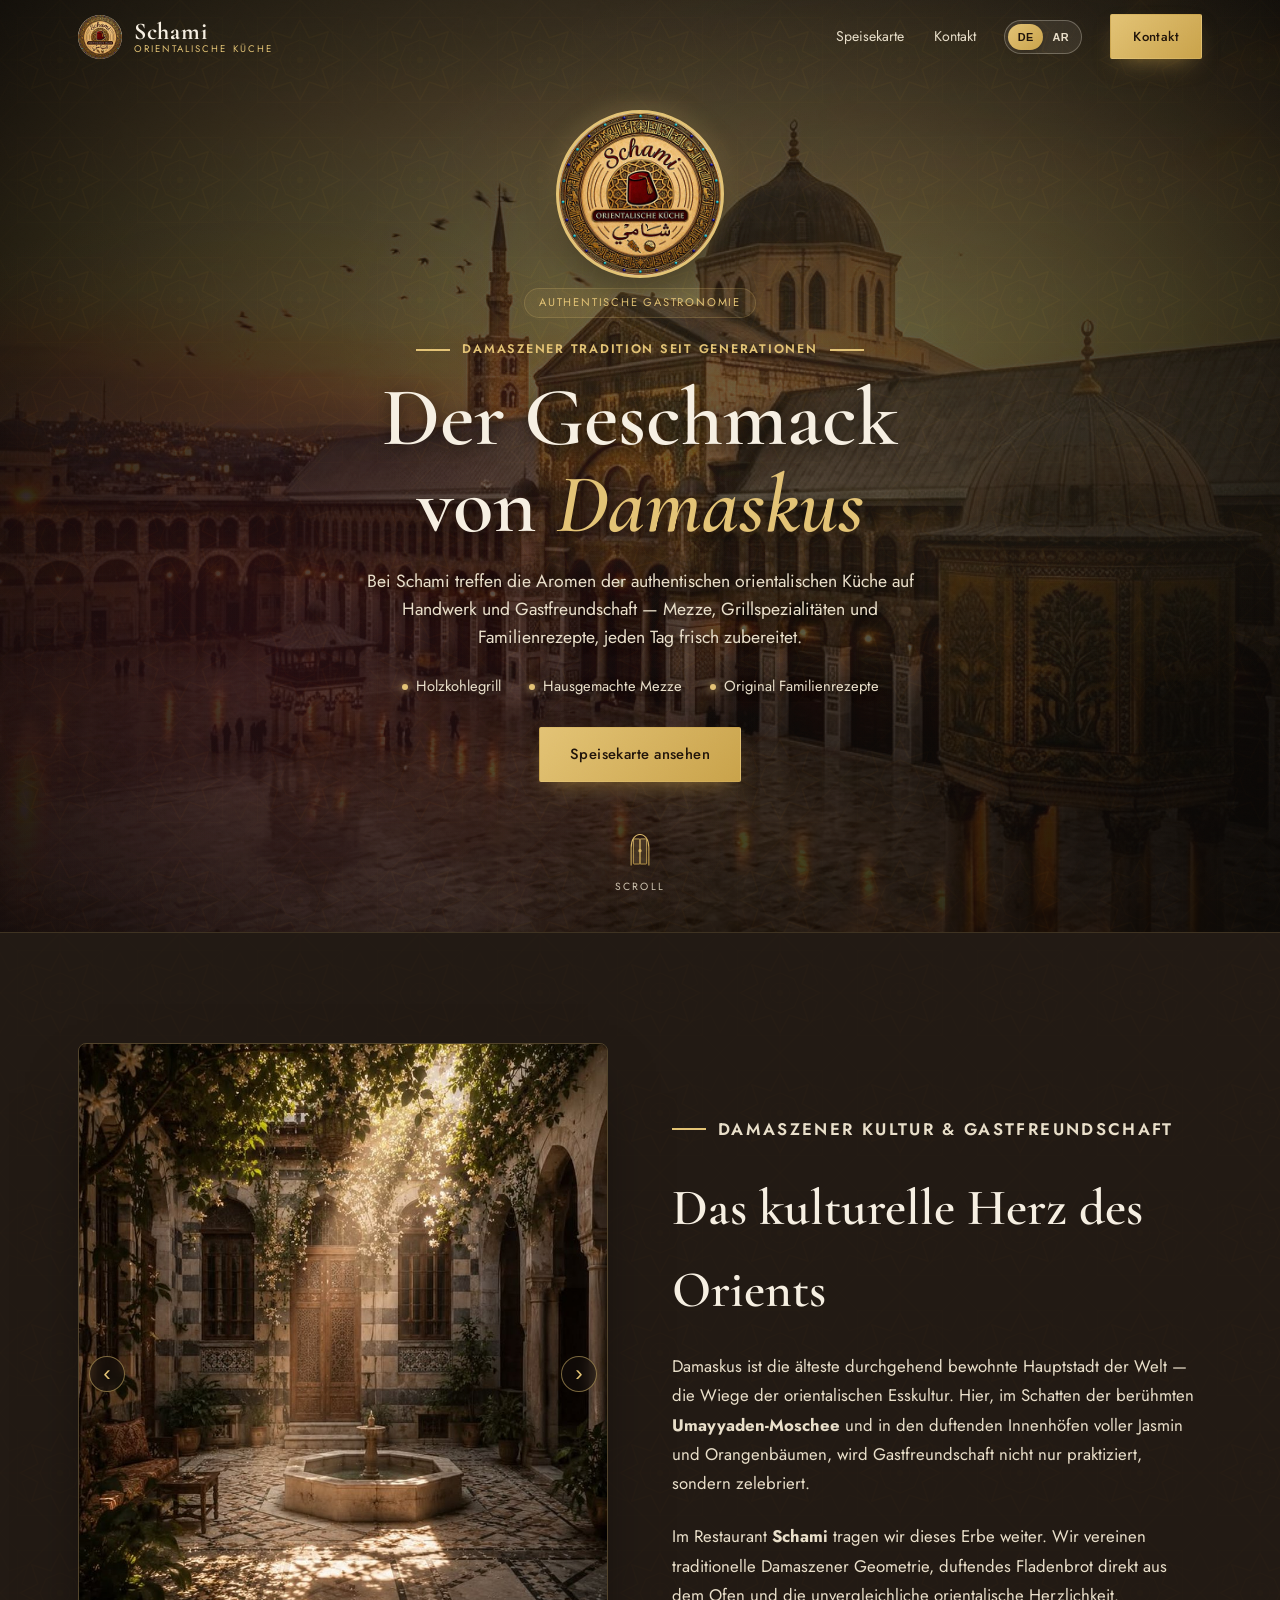
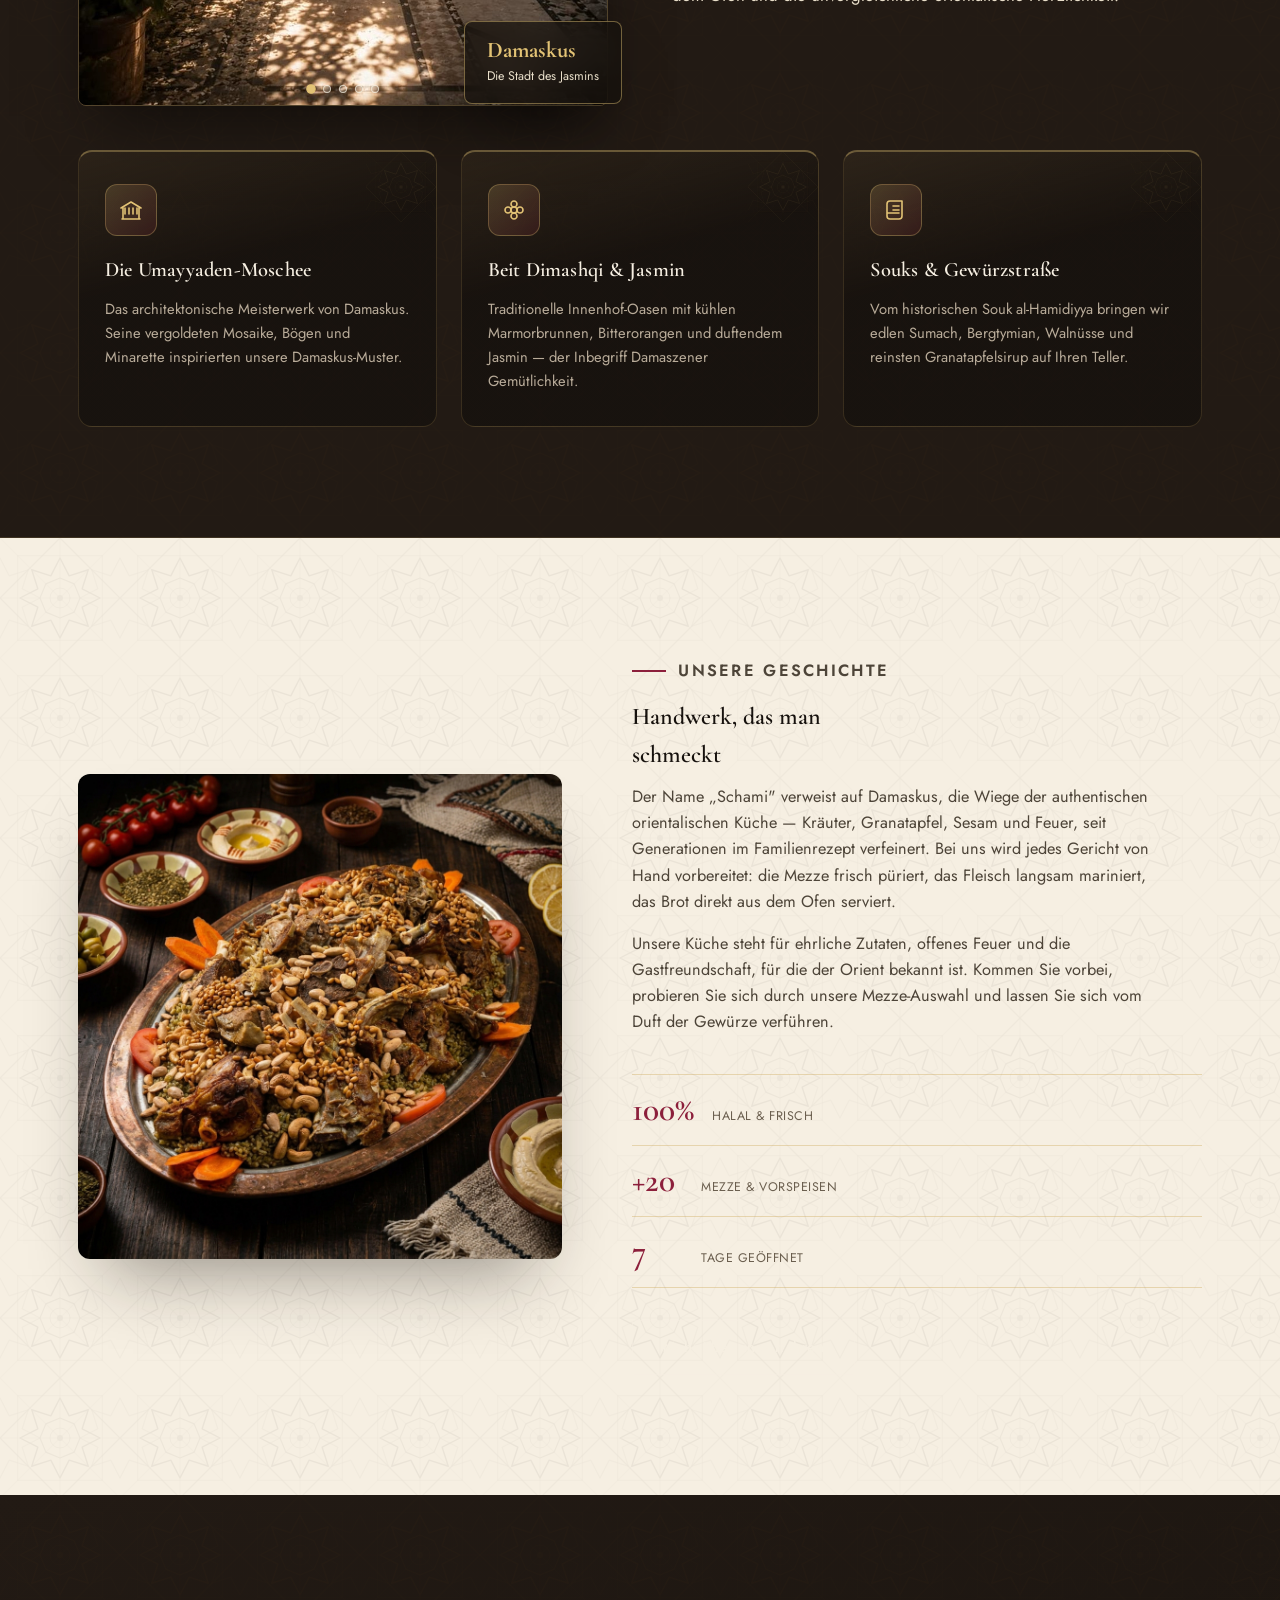
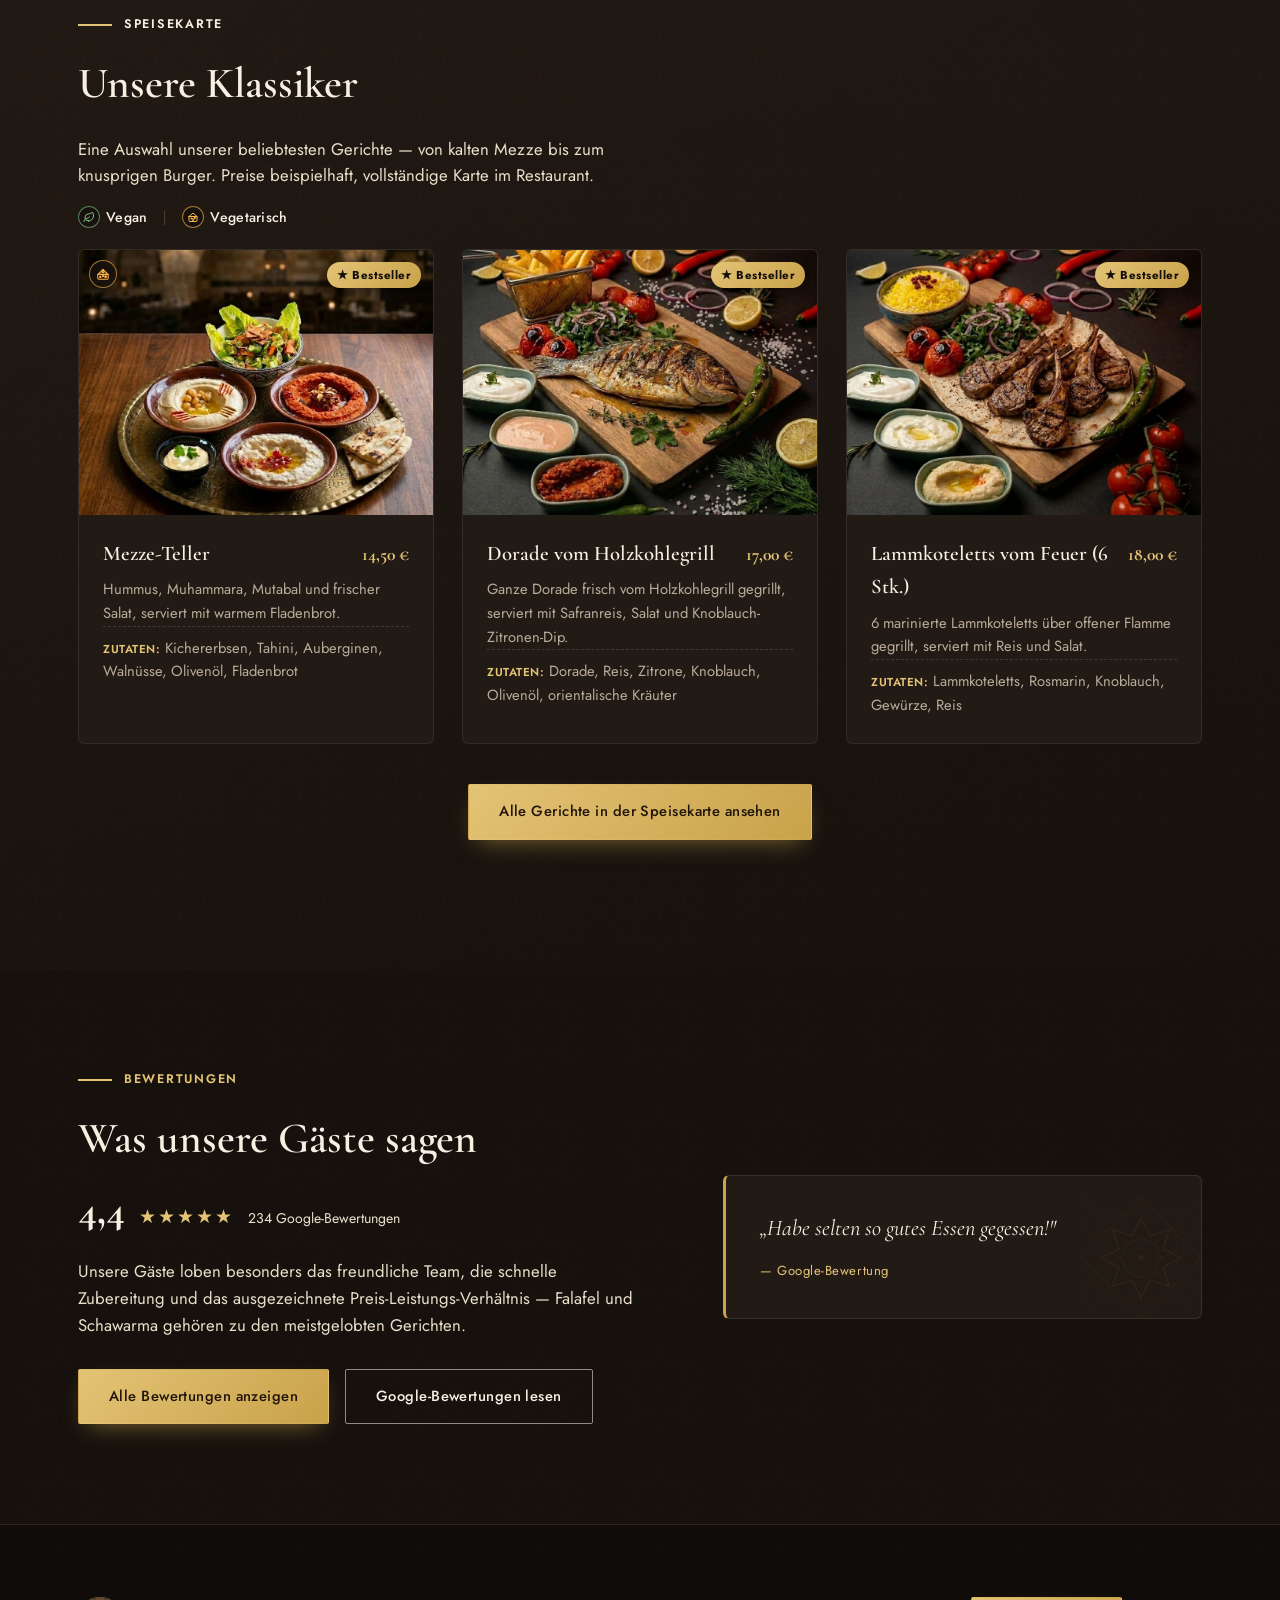
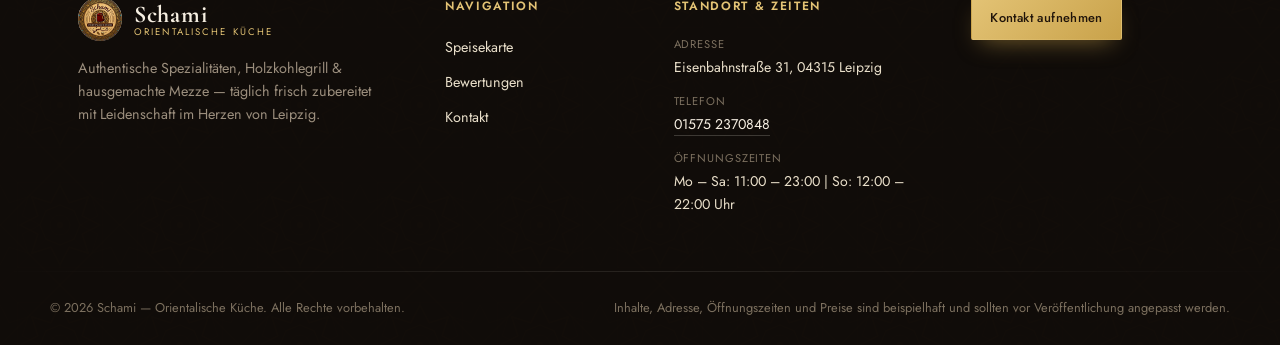
==== commit ef90ad2c: "Remove Galerie page, its nav links, and the homepage gallery teaser Co-Authored-By: Claude Sonnet 5 " ====
--- a/index.html
+++ b/index.html
@@ -13,6 +13,9 @@
     href="https://fonts.googleapis.com/css2?family=Cormorant+Garamond:wght@500;600;700&family=Jost:wght@300;400;500;600&family=Cairo:wght@400;600;700&display=swap"
     rel="stylesheet">
   <link rel="stylesheet" href="css/style.css">
+    <link rel="shortcut icon" href="assets/favicon.png" type="image/png">
+  <link rel="icon" type="image/png" href="assets/favicon.png">
+  <link rel="apple-touch-icon" href="assets/favicon.png">
 </head>
 
 <body>
@@ -32,7 +35,6 @@
 
   <nav class="main-nav" id="mainNav">
     <a href="speisekarte.html" data-ar="القائمة">Speisekarte</a>
-    <a href="galerie.html" data-ar="معرض الصور">Galerie</a>
     <a href="kontakt.html" data-ar="تواصل معنا">Kontakt</a>
     <button type="button" class="lang-switch lang-switch--mobile" id="langSwitchMobile"
       aria-label="Sprache wechseln / تبديل اللغة">
@@ -283,27 +285,6 @@
 </section>
 
 
-  <!-- GALERIE-TEASER -->
-  <!-- ============ GALERIE TEASER ============ -->
-<section class="gallery" id="galerie">
-  <div class="wrap">
-    <p class="eyebrow"><span class="rule"></span><span data-ar="معرض الصور">Galerie</span></p>
-    <h2 class="section-title" data-ar="لمحات من مطبخنا">Impressionen aus unserer Küche</h2>
-  </div>
-  <div class="gallery-grid" id="galleryGrid">
-    <img src="assets/mezze-1.jpg" alt="Mezze-Auswahl auf Messingtablett" loading="lazy">
-    <img src="assets/hero-burgers-wide.jpg" alt="Beef Burger und Crispy Chicken Burger nebeneinander" loading="lazy">
-    <img src="assets/chicken-rice-closeup.jpg" alt="Nahaufnahme Hähnchen auf Reis" loading="lazy">
-    <img src="assets/ful-2.jpg" alt="Kichererbsen-Mezze in Schale" loading="lazy">
-    <img src="assets/lamb-platter-1.jpg" alt="Mezze-Auswahl mit Hummus und Kichererbsen" loading="lazy">
-    <img src="assets/gallery/grillteller-wide.jpg" alt="Lammkoteletts, Kofta und Dips auf Grillteller" loading="lazy">
-  </div>
-  <div class="wrap" style="text-align:center; margin-top:36px;">
-    <a href="galerie.html" class="btn btn-gold" data-ar="عرض جميع الصور">Gesamte Galerie ansehen</a>
-  </div>
-</section>
-
-
   <!-- BEWERTUNGEN-TEASER -->
   <!-- ============ BEWERTUNGEN TEASER ============ -->
 <section class="reviews" id="bewertungen">
@@ -358,7 +339,6 @@
       <h4 class="footer-heading" data-ar="التنقل">Navigation</h4>
       <nav class="footer-nav-vertical">
         <a href="speisekarte.html" data-ar="القائمة">Speisekarte</a>
-        <a href="galerie.html" data-ar="معرض الصور">Galerie</a>
         <a href="bewertungen.html" data-ar="التقييمات">Bewertungen</a>
         <a href="kontakt.html" data-ar="تواصل معنا">Kontakt</a>
       </nav>
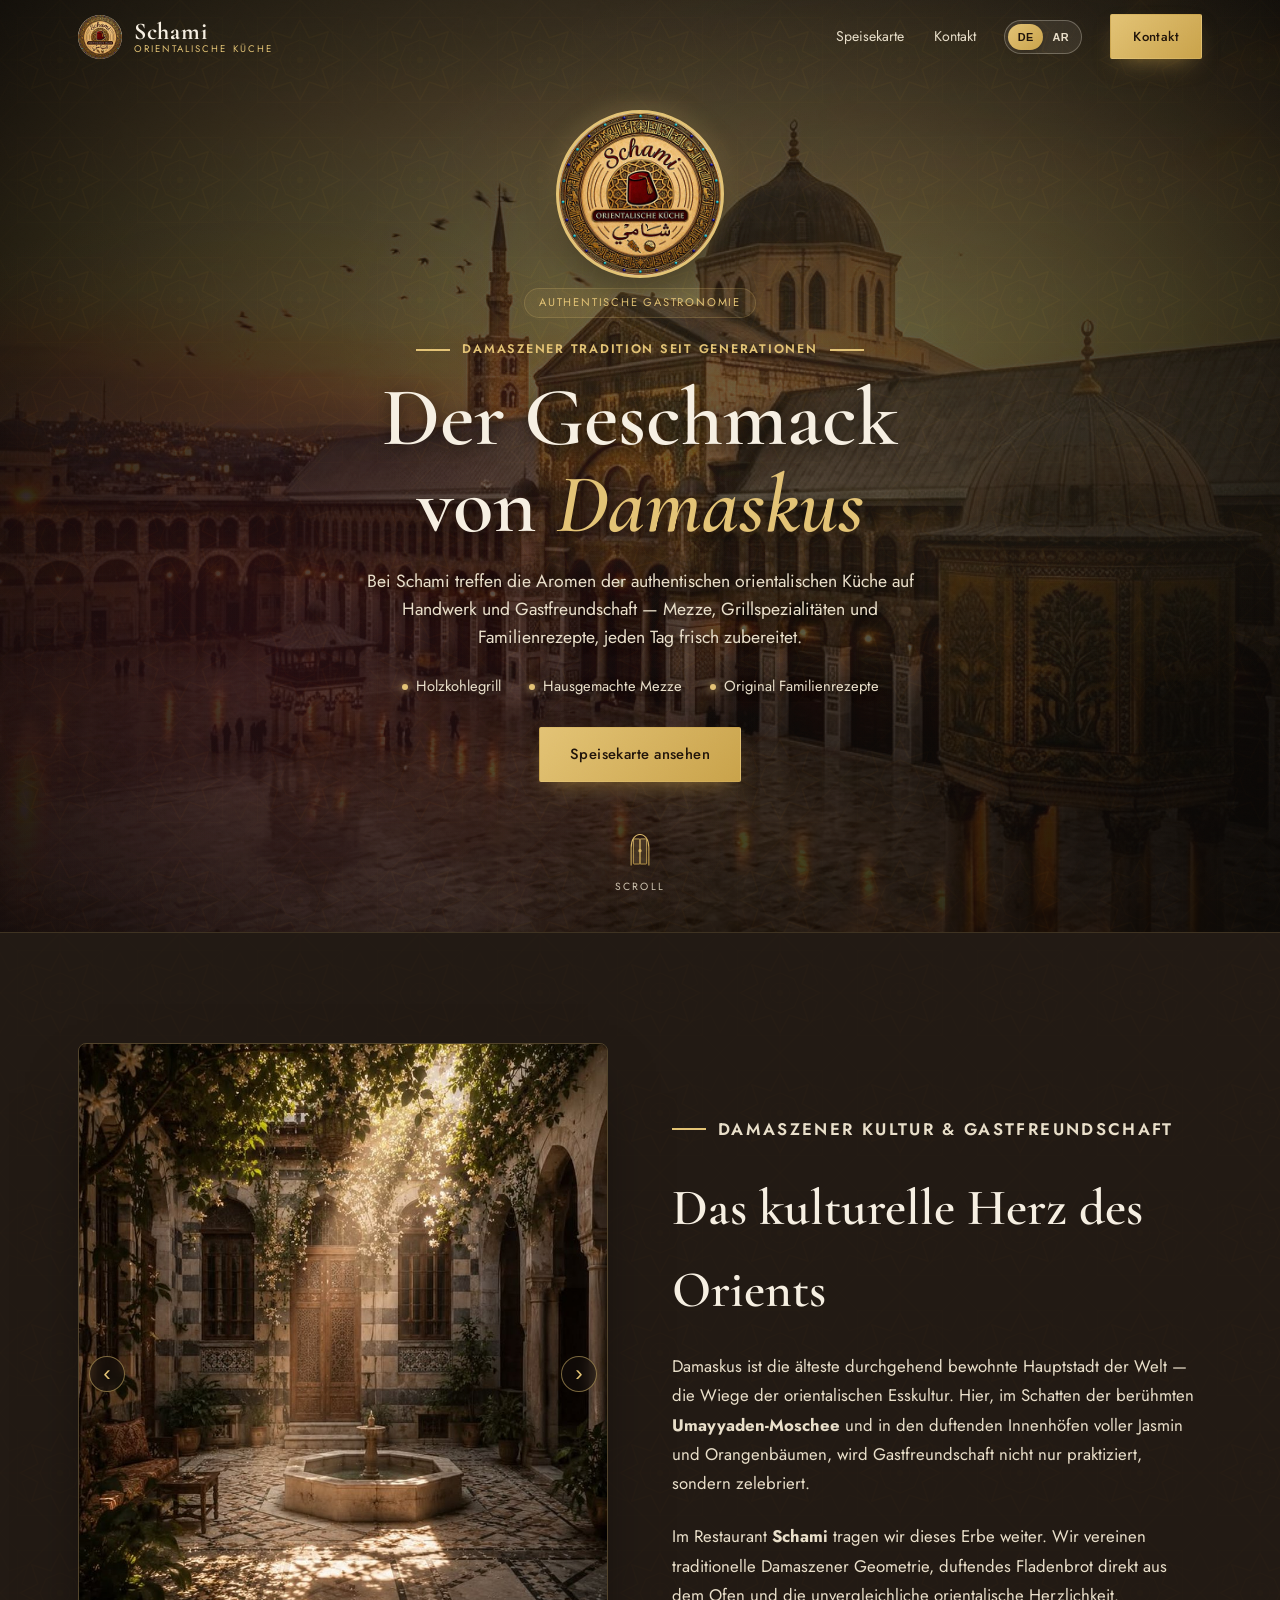
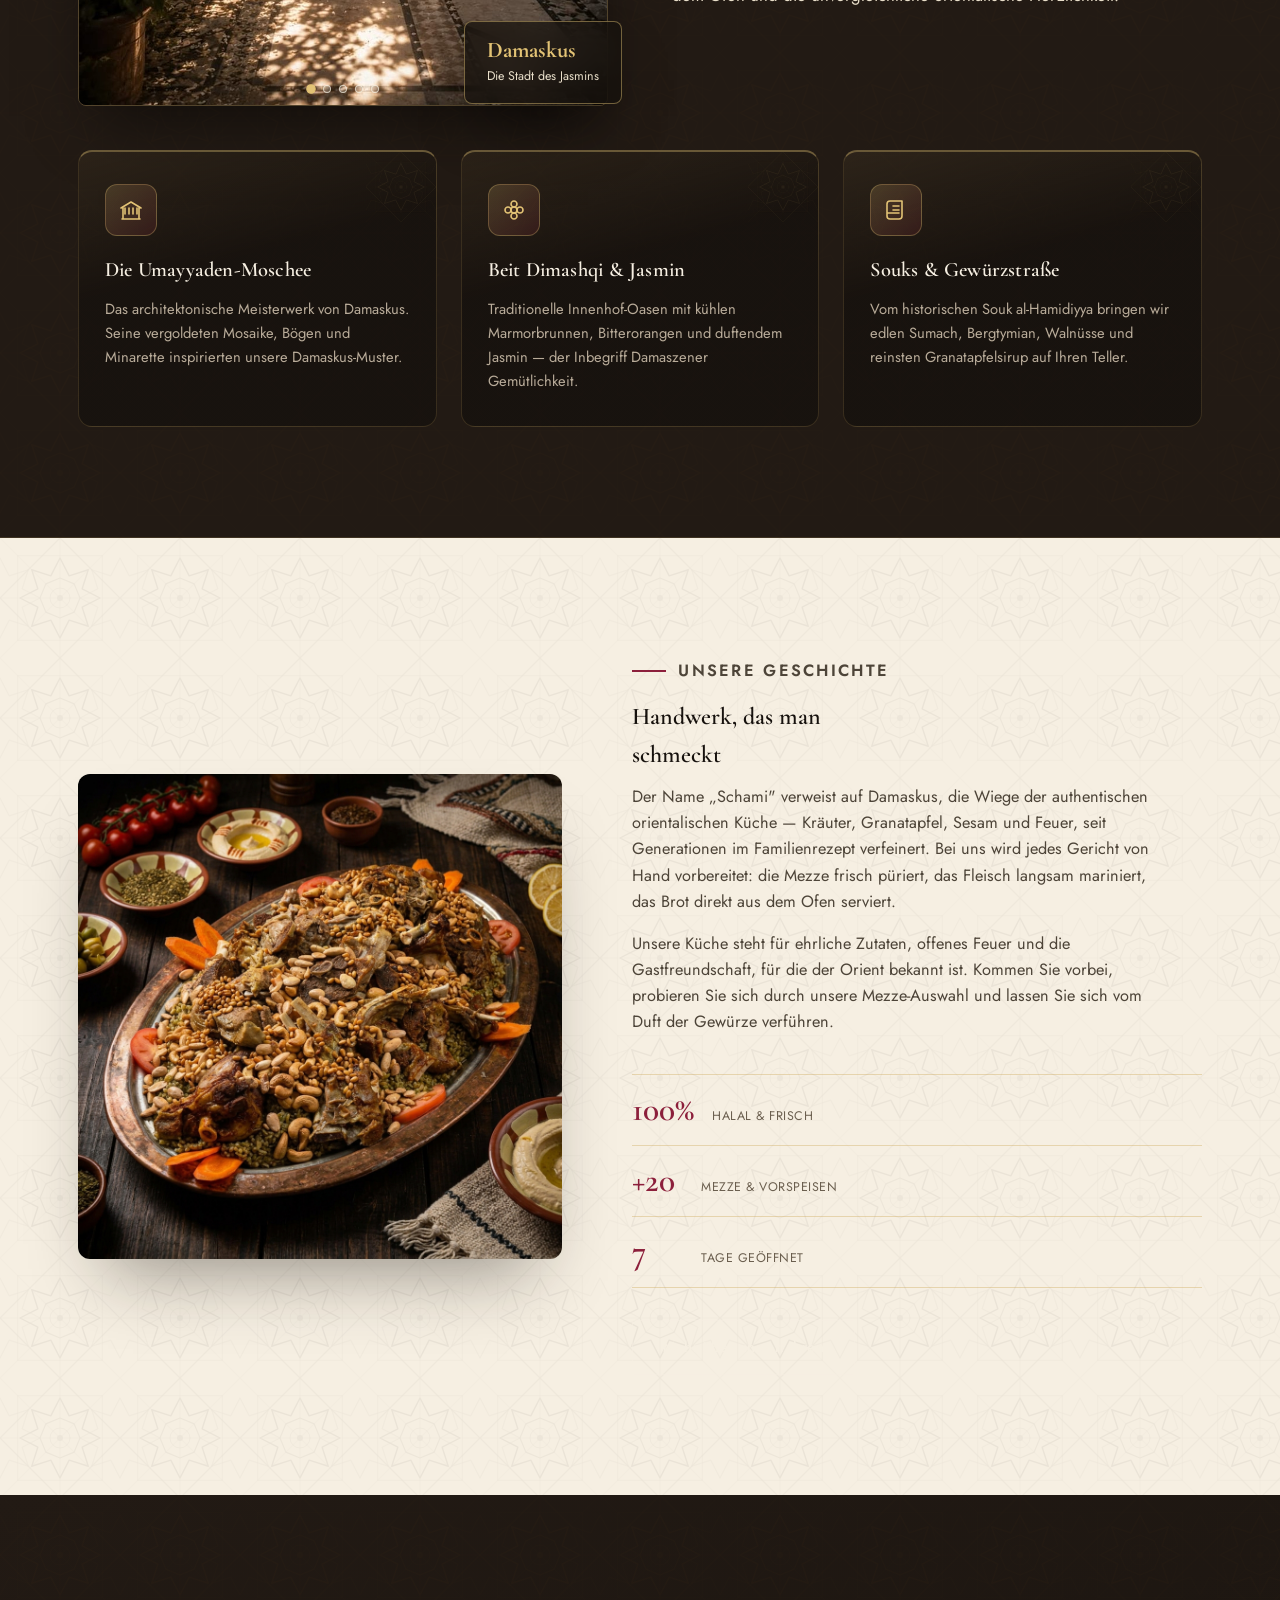
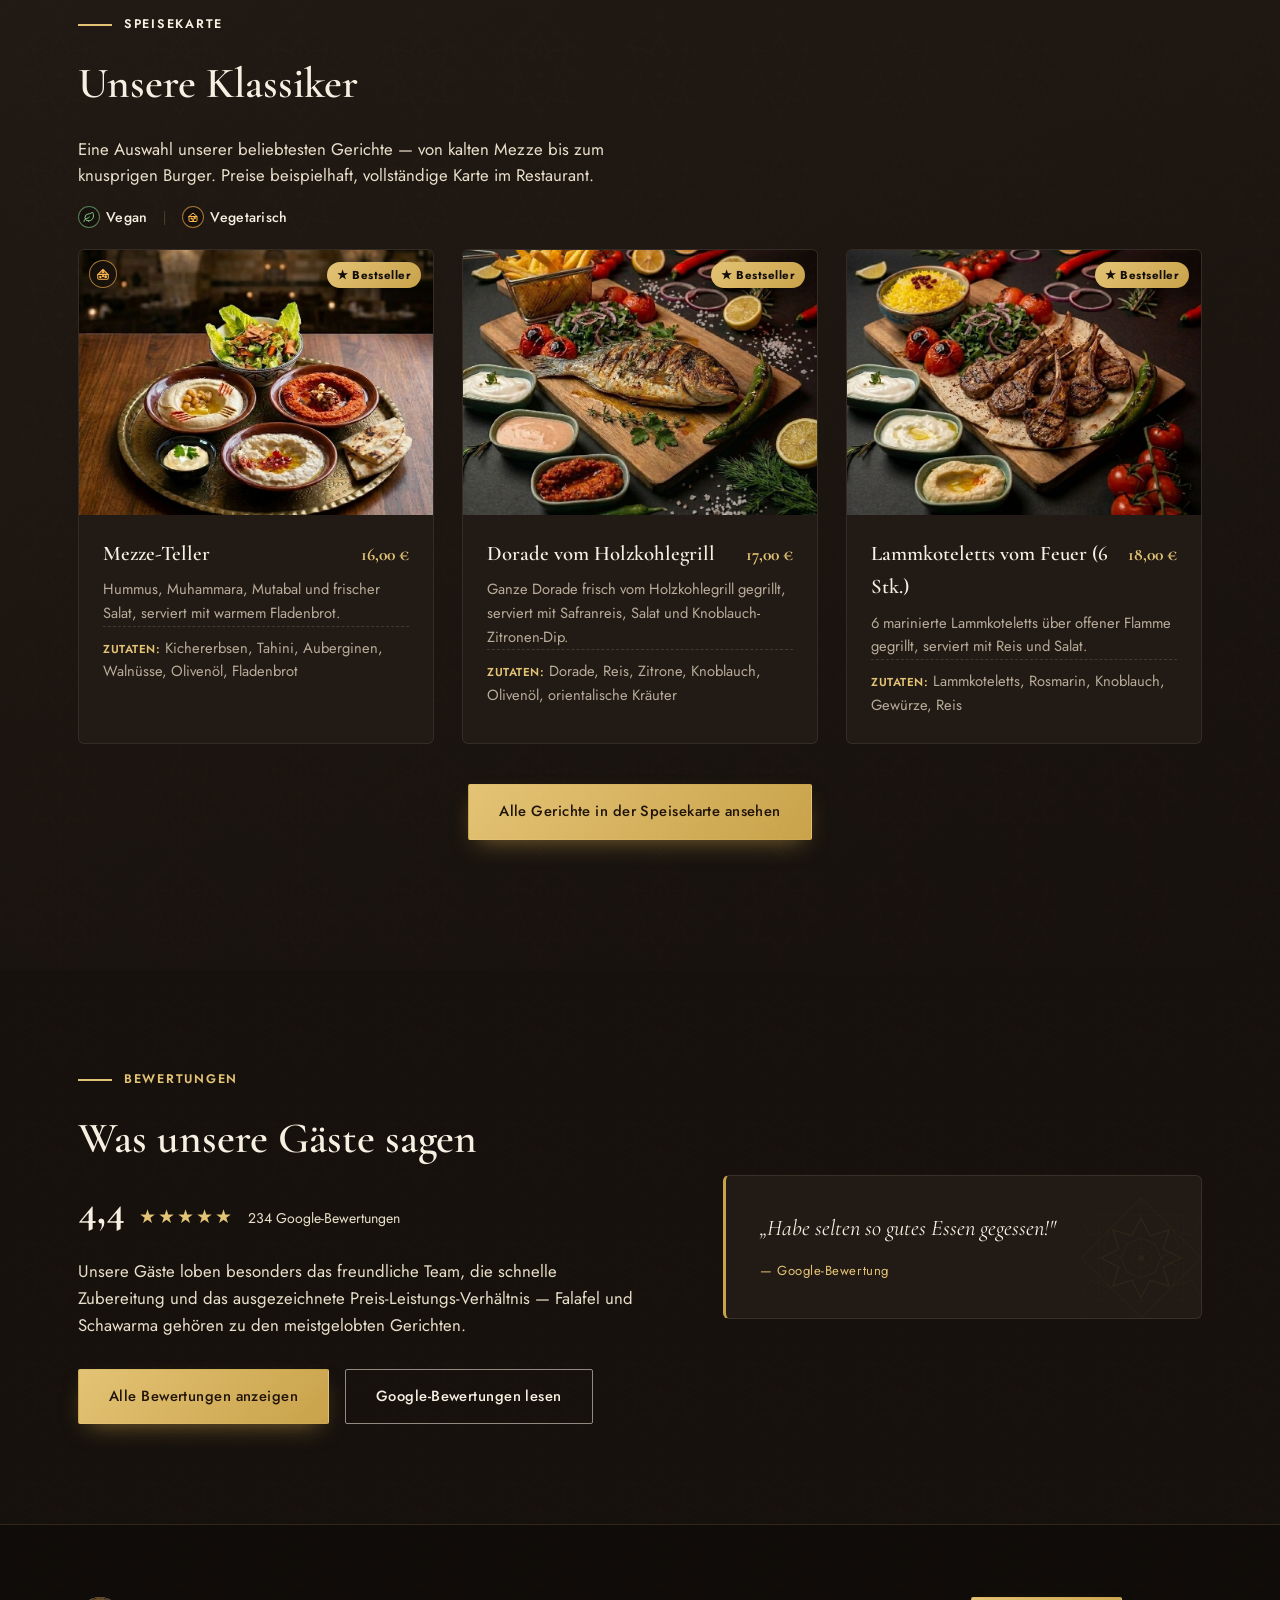
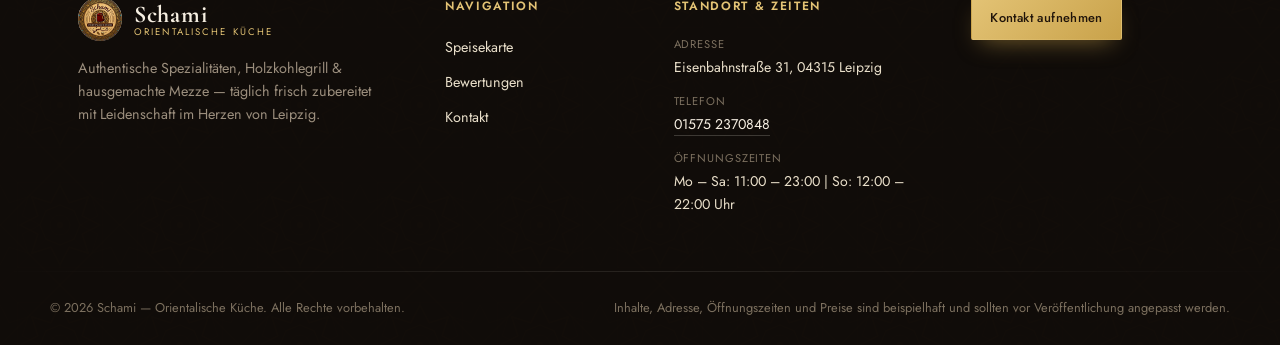
==== commit f8640bdd: "Update dish prices, remove two discontinued menu items Co-Authored-By: Claude Sonnet 5 <noreply@anth" ====
--- a/index.html
+++ b/index.html
@@ -246,7 +246,7 @@
         <div class="dish-img"><img src="assets/mezze-plate-full.jpg" alt="Mezze Teller" loading="lazy"></div>
         <div class="dish-body">
           <div class="dish-head">
-            <h3 data-ar="مقبلات مشكلة">Mezze-Teller </h3><span class="price">14,50 €</span>
+            <h3 data-ar="مقبلات مشكلة">Mezze-Teller </h3><span class="price">16,00 €</span>
           </div>
           <p data-ar="حمص، محمرة، متبل وسلطة طازجة، تُقدَّم مع خبز دافئ.">Hummus, Muhammara, Mutabal und frischer Salat, serviert mit warmem Fladenbrot.</p>
           <p class="dish-ingredients"><span class="ing-label" data-ar="المكوّنات:">Zutaten:</span> <span class="ing-value" data-ar="حمص، طحينة، باذنجان، جوز، زيت زيتون، خبز">Kichererbsen, Tahini, Auberginen, Walnüsse, Olivenöl, Fladenbrot</span></p>
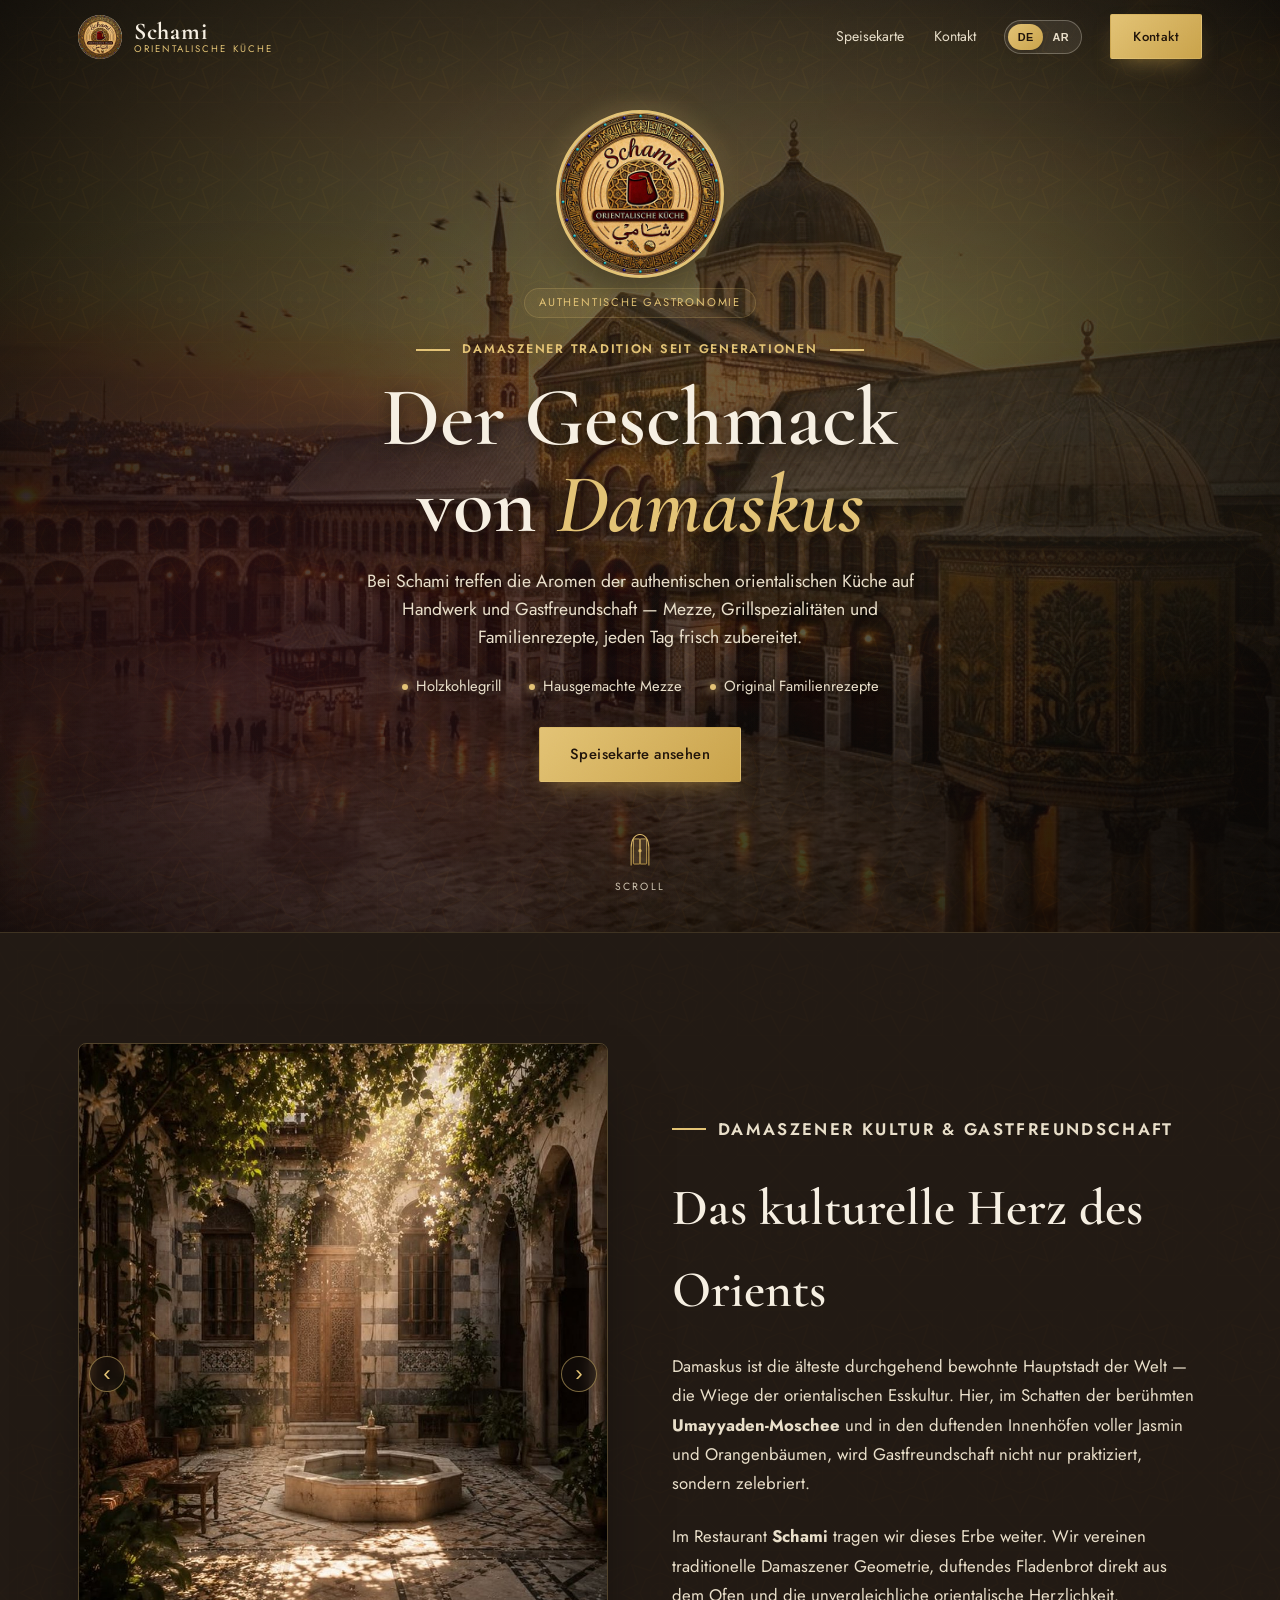
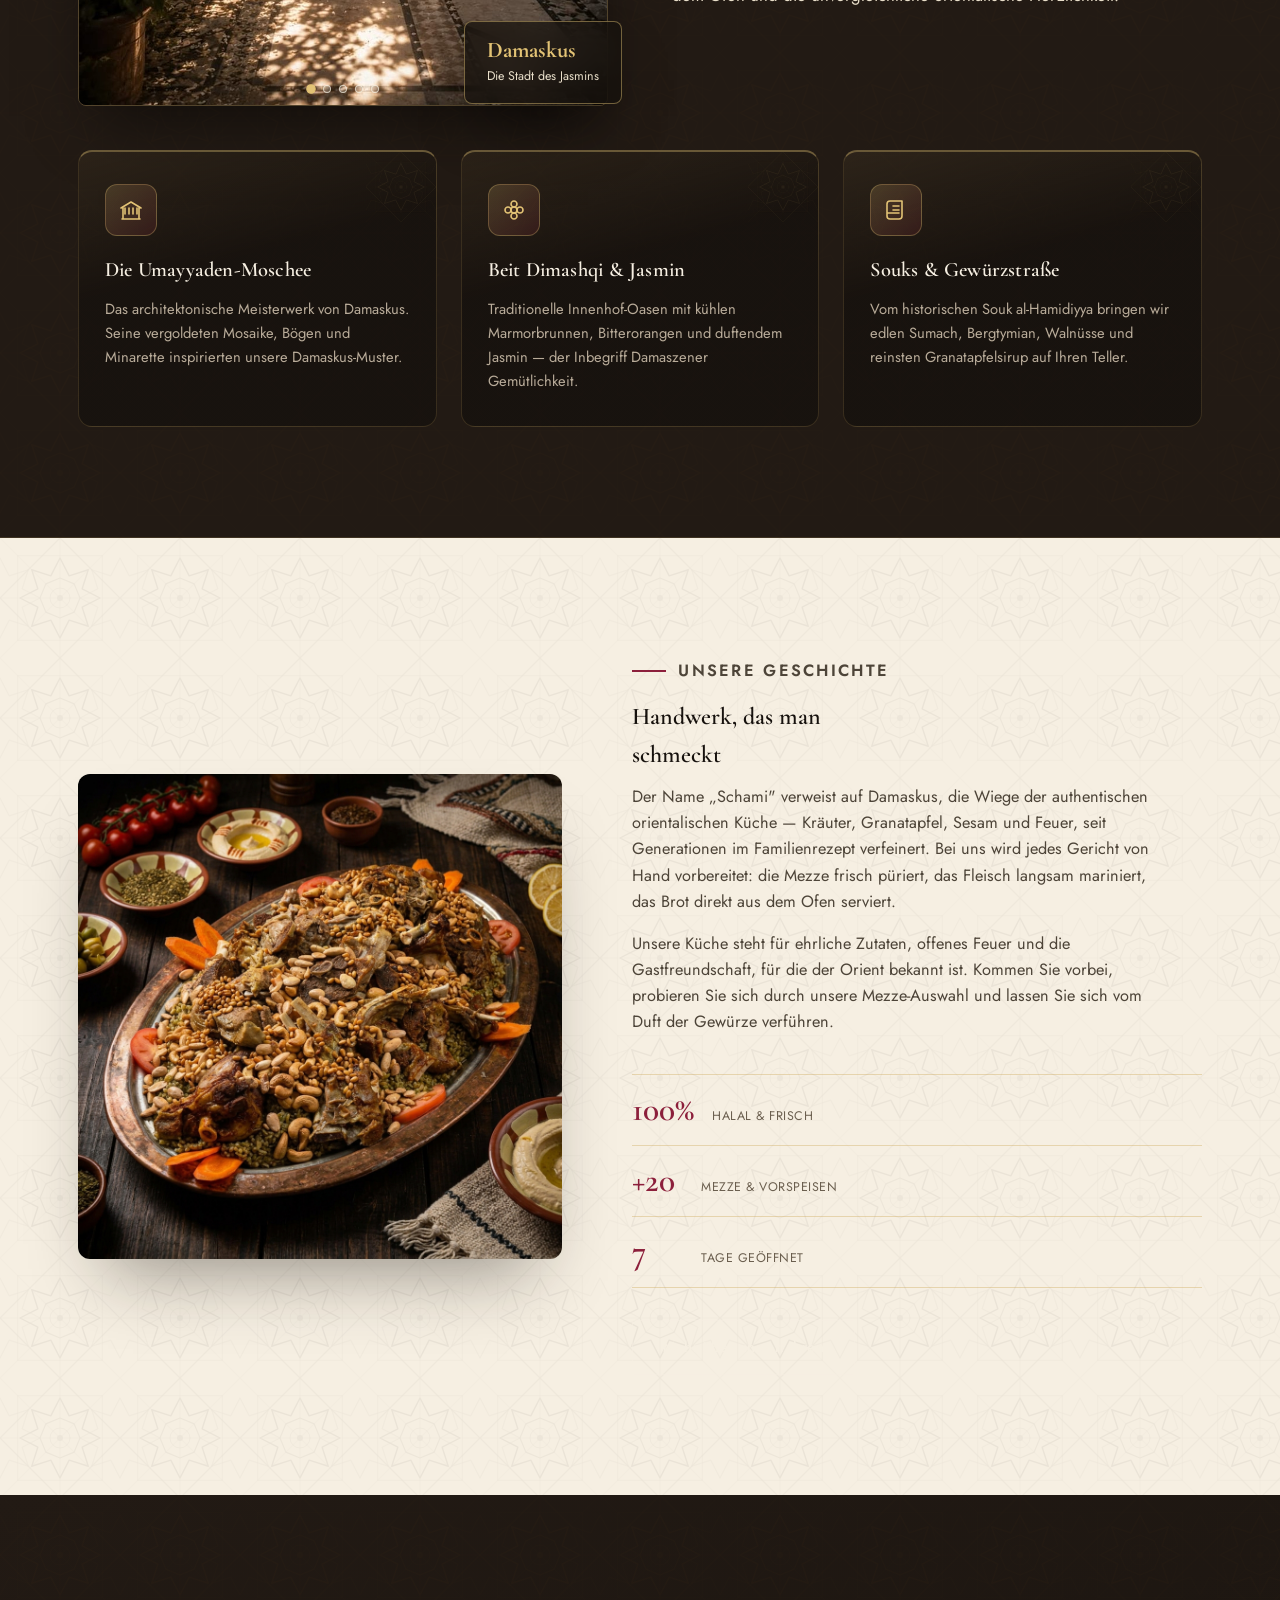
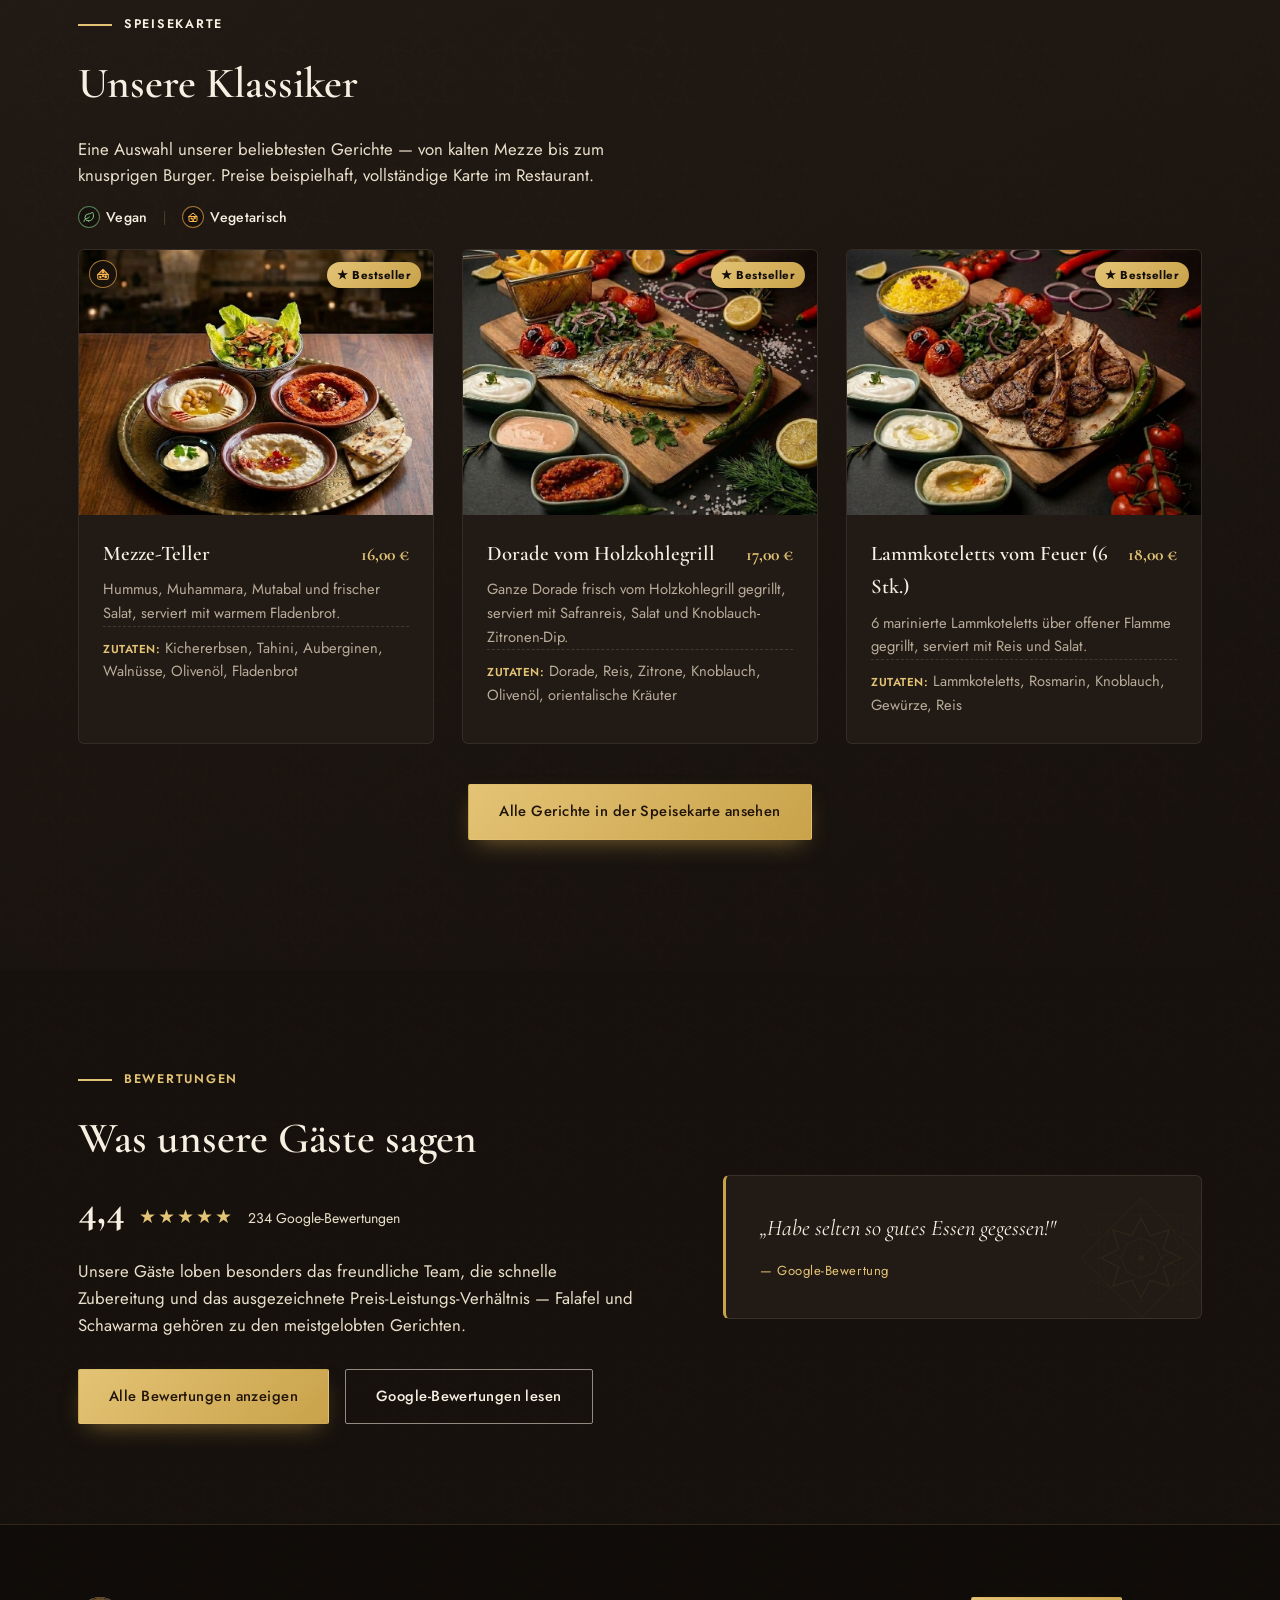
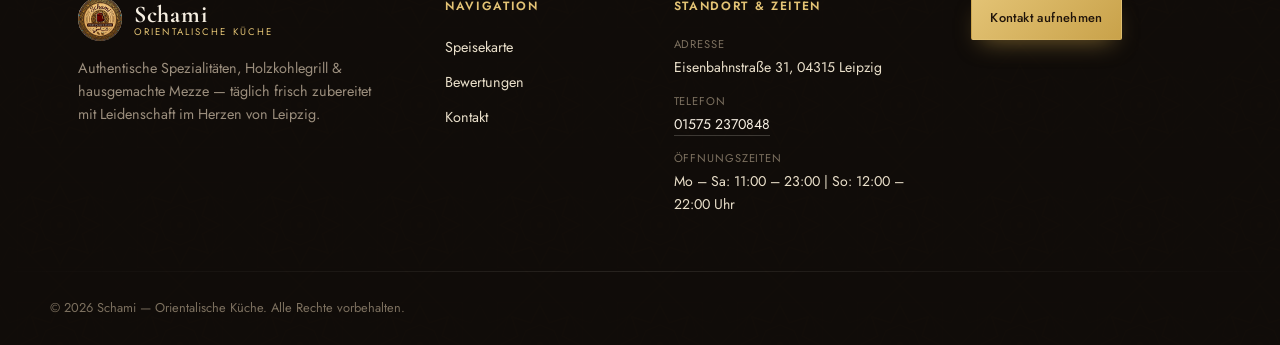
==== commit b2c32f0a: "Remove placeholder-content disclaimer from footer Co-Authored-By: Claude Sonnet 5 <noreply@anthropic" ====
--- a/index.html
+++ b/index.html
@@ -25,7 +25,7 @@
   <!-- NAV -->
   <header class="site-header" id="siteHeader">
 <div class="wrap header-inner">
-  <a href="index.html" class="brand">
+  <a href="./" class="brand">
     <img src="assets/logo-mark-header.jpg" alt="Schami Logo" class="brand-logo">
     <span class="brand-text">
       <span class="brand-name">Schami</span>
@@ -371,9 +371,6 @@
 
   <div class="wrap footer-bottom">
     <p>© <span id="year"></span> <span data-ar="الشامي — مطبخ شرقي. جميع الحقوق محفوظة.">Schami — Orientalische Küche. Alle Rechte vorbehalten.</span></p>
-    <p class="footer-fineprint" data-ar="المحتوى والعنوان وساعات العمل والأسعار توضيحية ويجب تعديلها قبل النشر.">
-      Inhalte, Adresse, Öffnungszeiten und Preise sind beispielhaft und sollten vor Veröffentlichung angepasst werden.
-    </p>
   </div>
 </footer>
 
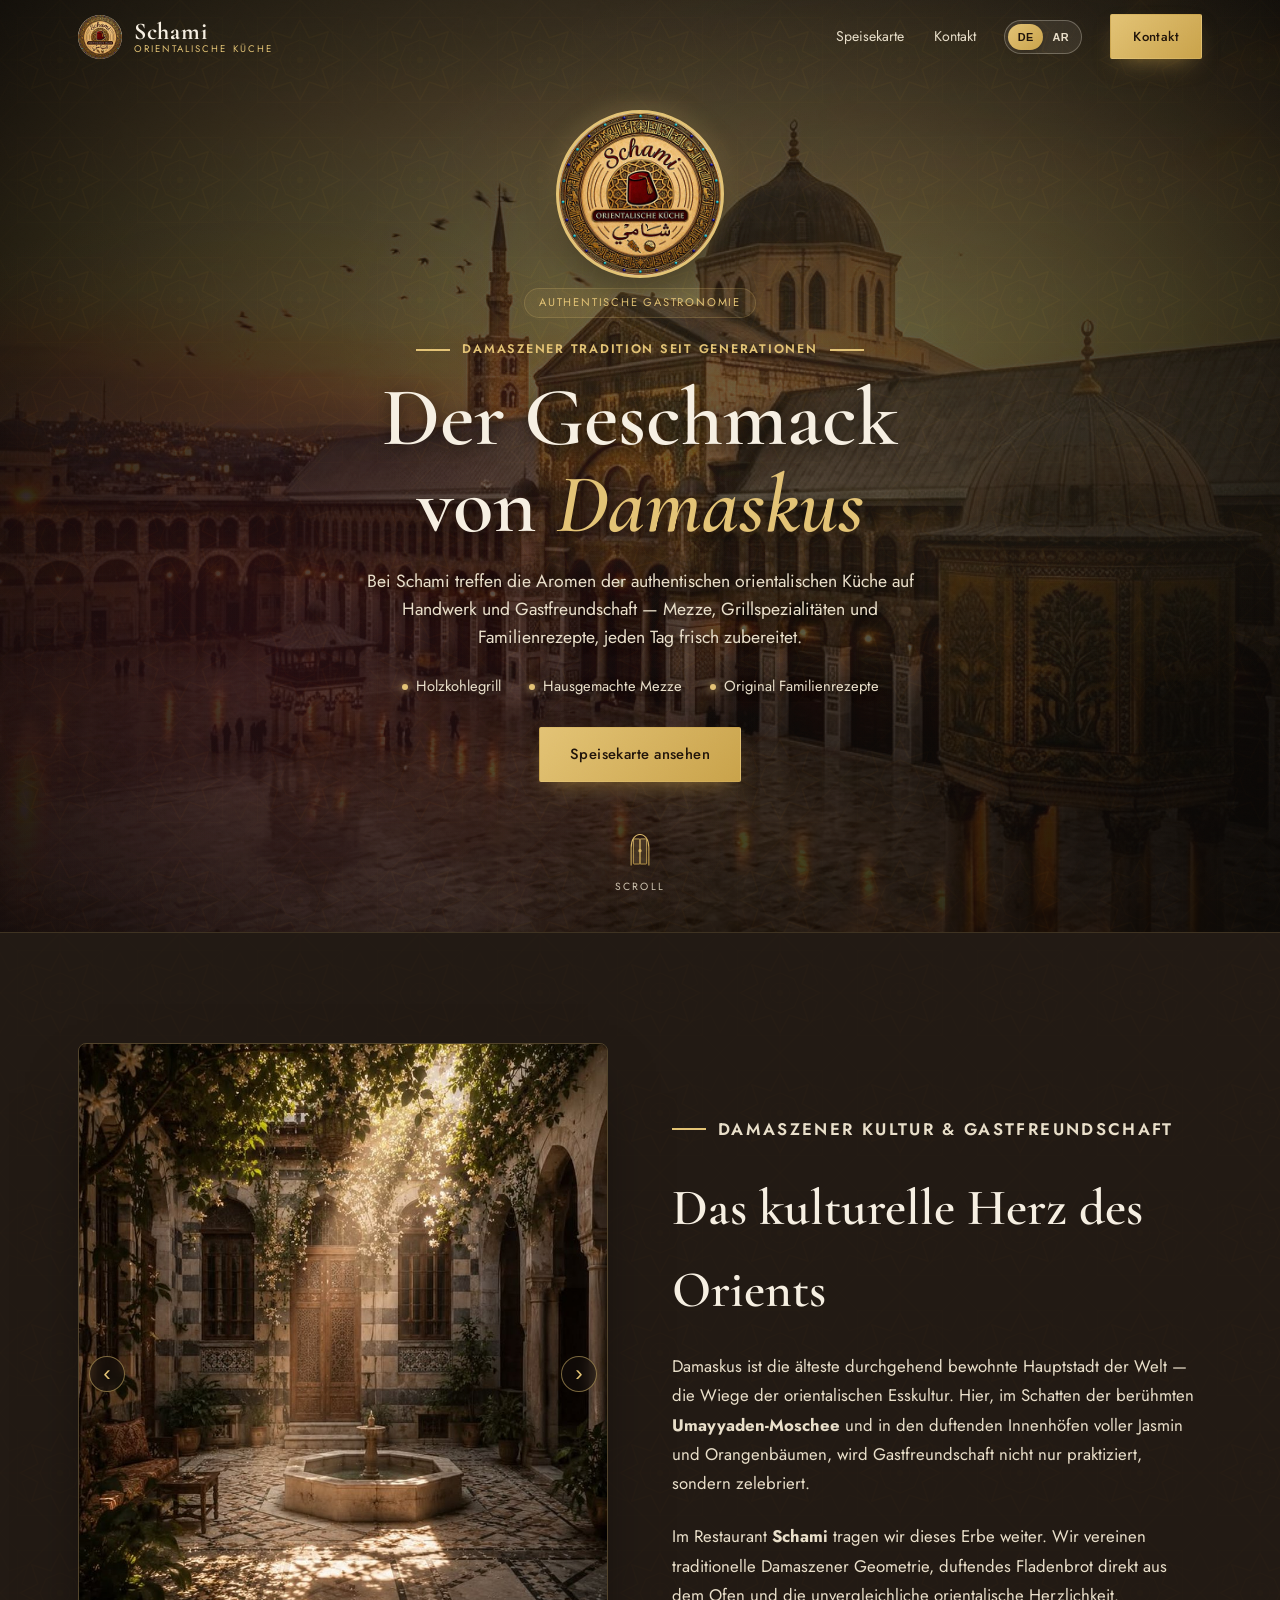
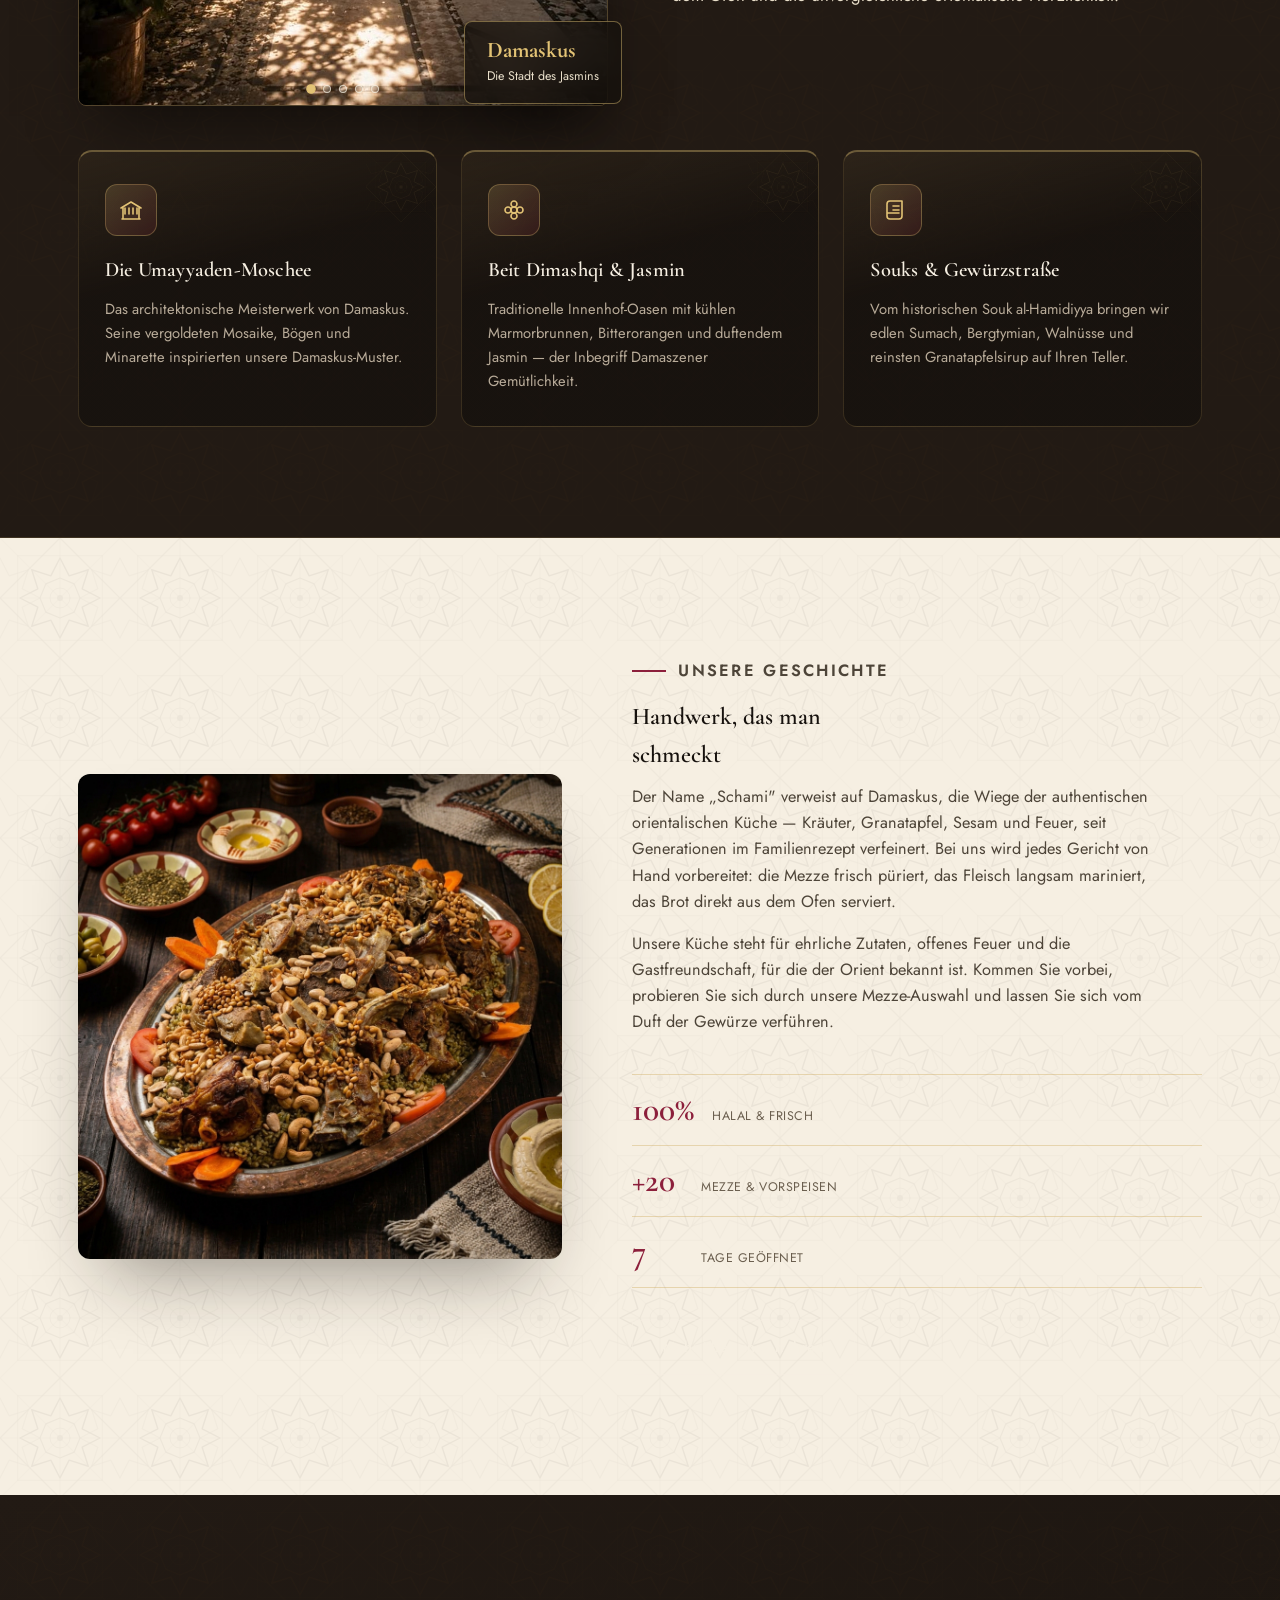
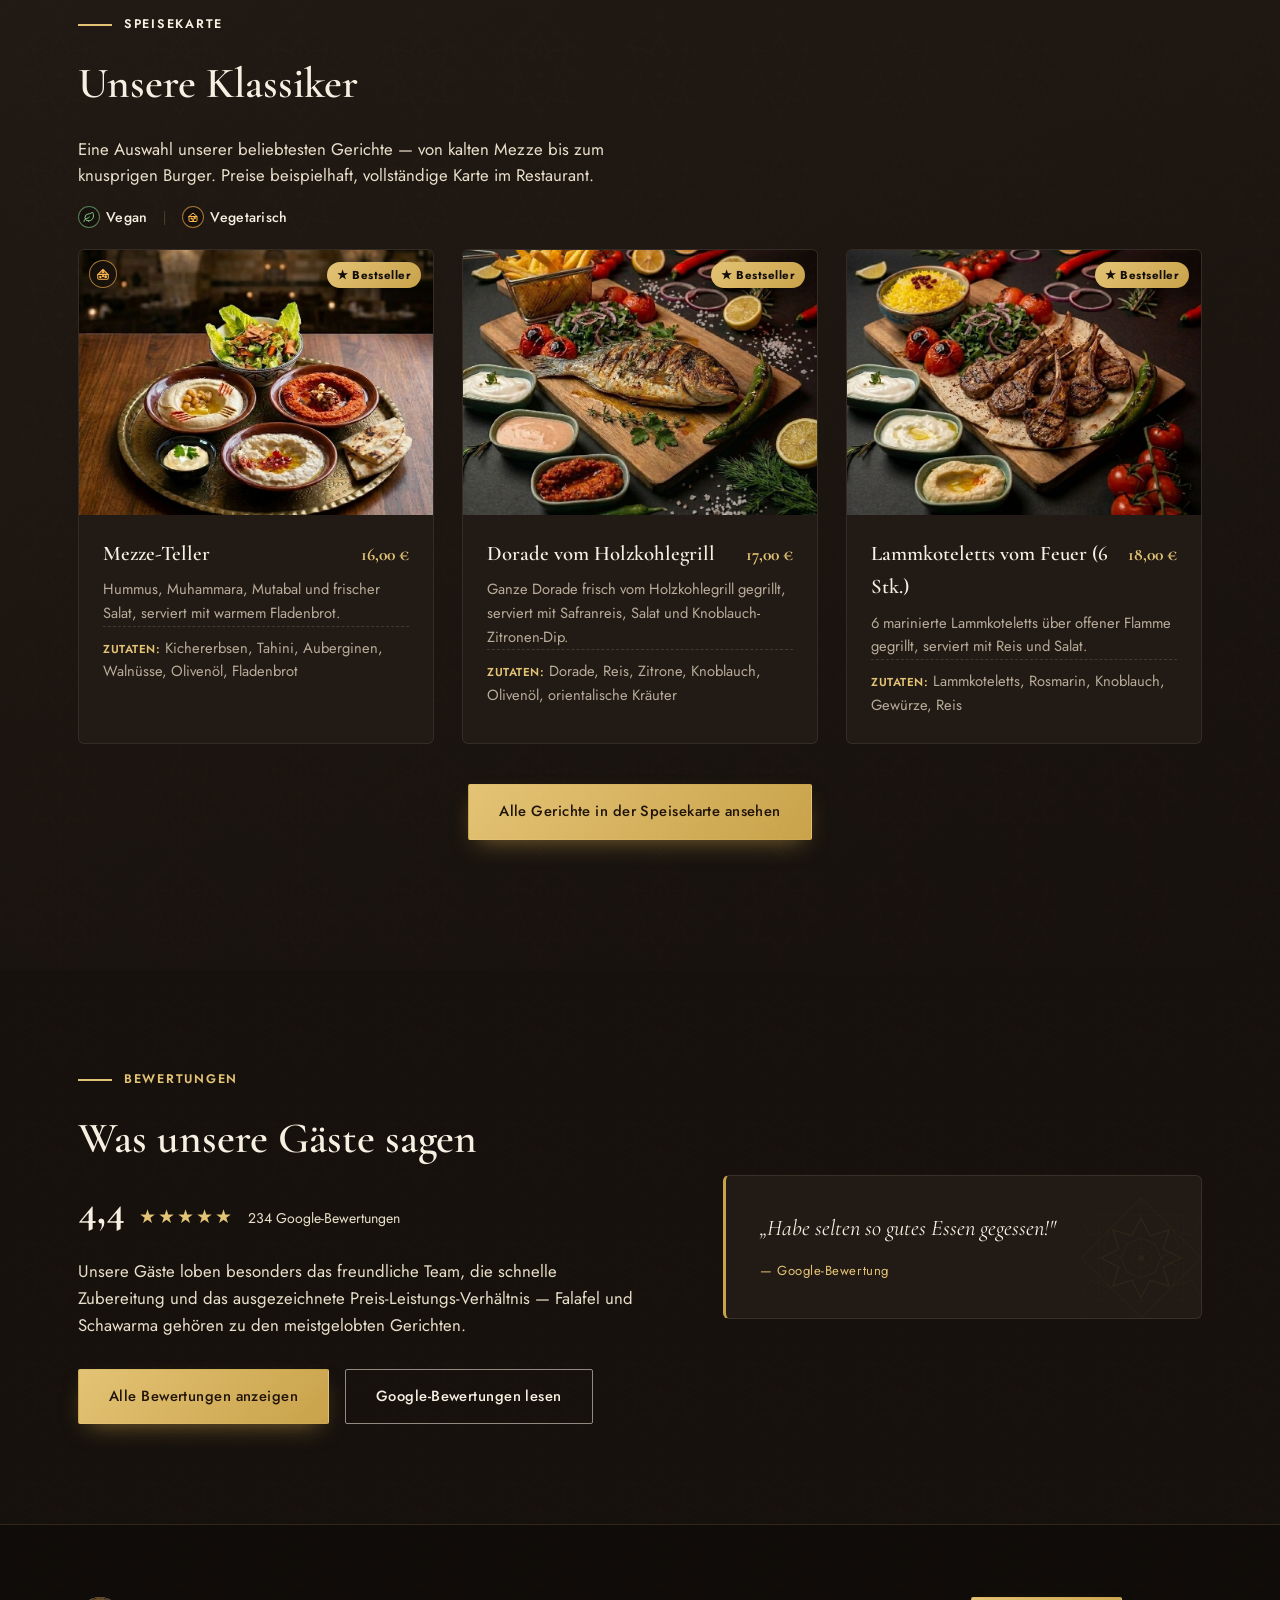
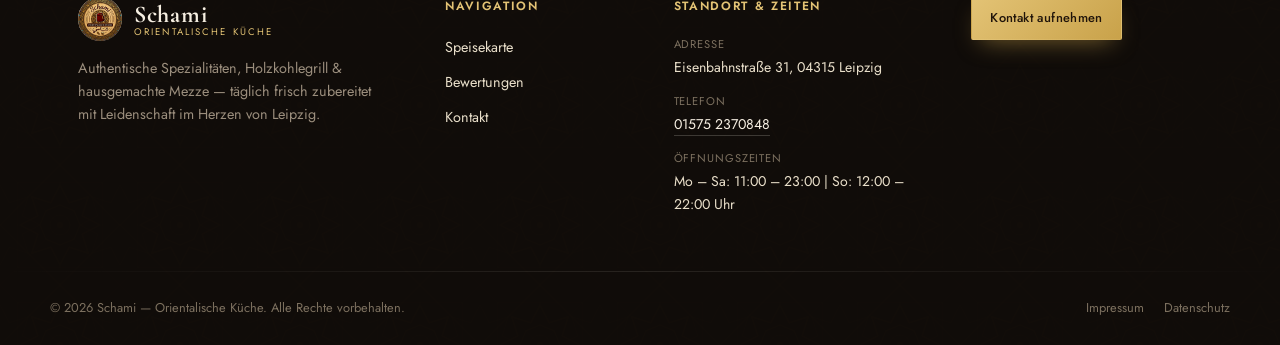
==== commit 2f9cb523: "Add Datenschutz and Impressum pages, link both in the footer Co-Authored-By: Claude Sonnet 5 <norepl" ====
--- a/index.html
+++ b/index.html
@@ -371,6 +371,10 @@
 
   <div class="wrap footer-bottom">
     <p>© <span id="year"></span> <span data-ar="الشامي — مطبخ شرقي. جميع الحقوق محفوظة.">Schami — Orientalische Küche. Alle Rechte vorbehalten.</span></p>
+    <nav class="footer-legal-links">
+      <a href="impressum.html">Impressum</a>
+      <a href="datenschutz.html">Datenschutz</a>
+    </nav>
   </div>
 </footer>
 
--- a/css/style.css
+++ b/css/style.css
@@ -2068,6 +2068,82 @@
 
 .footer-bottom p {
   margin: 0;
+}
+
+.footer-legal-links {
+  display: flex;
+  gap: 20px;
+}
+
+.footer-legal-links a {
+  color: #7c705f;
+  transition: color .25s ease;
+}
+
+.footer-legal-links a:hover {
+  color: var(--gold-bright);
+}
+
+/* =========================================================
+   LEGAL PAGE (Datenschutz etc.)
+========================================================= */
+.legal-page {
+  padding: 90px 0 120px;
+  background: var(--cream);
+}
+
+.legal-content {
+  max-width: 780px;
+  margin: 0 auto;
+  color: #4d4438;
+}
+
+.legal-content h1 {
+  color: var(--ink);
+  margin-bottom: 40px;
+}
+
+.legal-content section {
+  margin-bottom: 40px;
+}
+
+.legal-content h2 {
+  font-family: var(--font-display);
+  font-size: 1.5rem;
+  color: var(--ink);
+  margin-bottom: .7em;
+  padding-bottom: .4em;
+  border-bottom: 1px solid rgba(140, 31, 59, .15);
+}
+
+.legal-content p {
+  font-size: .98rem;
+  line-height: 1.75;
+  margin-bottom: 1em;
+}
+
+.legal-content ul {
+  margin: 0 0 1em;
+  padding-inline-start: 1.4em;
+  line-height: 1.75;
+}
+
+.legal-content li {
+  margin-bottom: .3em;
+}
+
+.legal-content a {
+  color: var(--crimson);
+  text-decoration: underline;
+  text-underline-offset: 2px;
+}
+
+.legal-content a:hover {
+  color: var(--crimson-bright);
+}
+
+.legal-content strong {
+  color: var(--ink);
 }
 
 /* =========================================================
